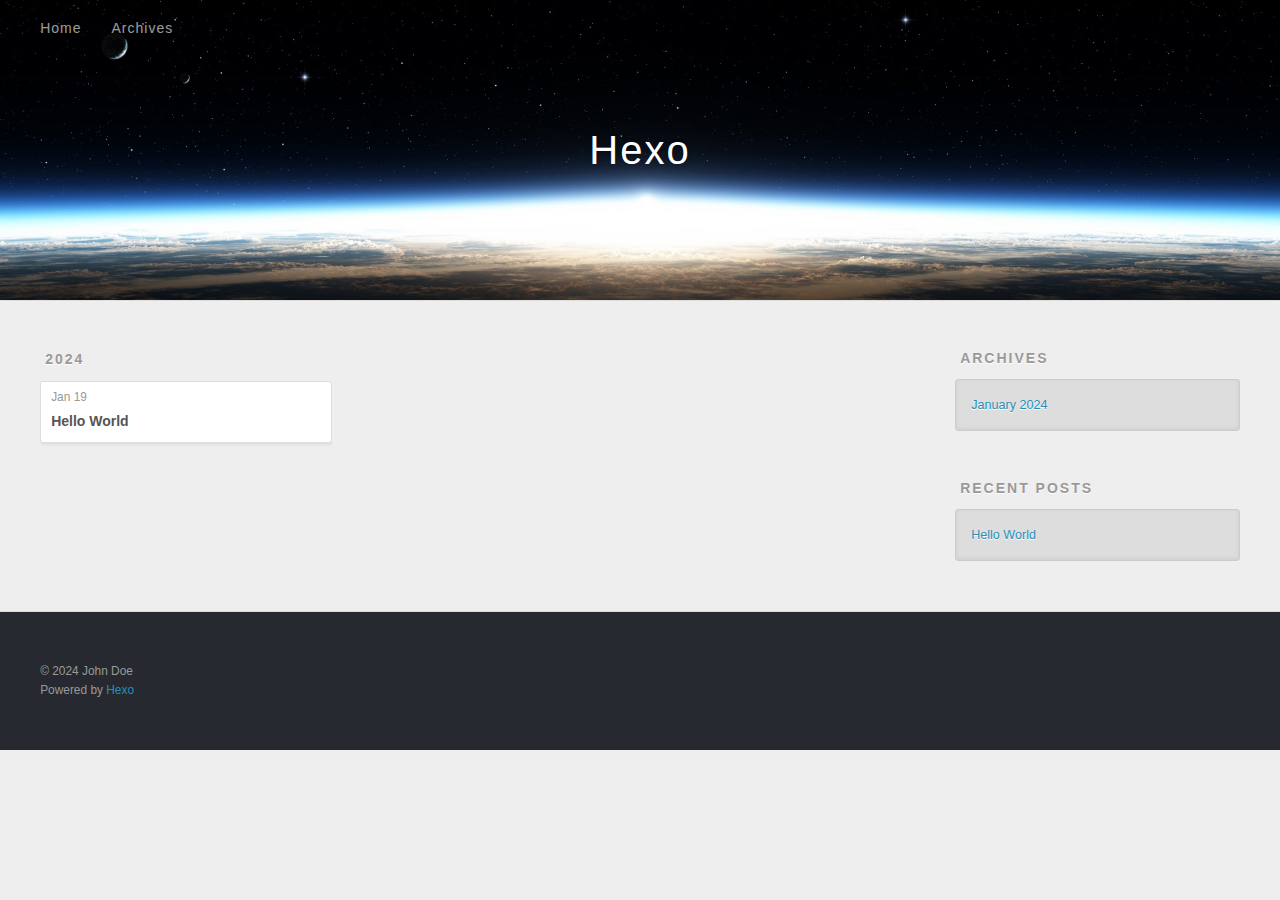
==== archives/index.html @ a11b6169 "Site updated: 2024-01-19 17:22:23" ====
<!DOCTYPE html>
<html>
<head>
  <meta charset="utf-8">
  
  
  <title>Archives | Hexo</title>
  <meta name="viewport" content="width=device-width, initial-scale=1, shrink-to-fit=no">
  <meta property="og:type" content="website">
<meta property="og:title" content="Hexo">
<meta property="og:url" content="http://example.com/archives/index.html">
<meta property="og:site_name" content="Hexo">
<meta property="og:locale" content="en_US">
<meta property="article:author" content="John Doe">
<meta name="twitter:card" content="summary">
  
    <link rel="alternate" href="/atom.xml" title="Hexo" type="application/atom+xml">
  
  
    <link rel="shortcut icon" href="/favicon.png">
  
  
  
<link rel="stylesheet" href="/css/style.css">

  
    
<link rel="stylesheet" href="/fancybox/jquery.fancybox.min.css">

  
  
<meta name="generator" content="Hexo 7.0.0"></head>

<body>
  <div id="container">
    <div id="wrap">
      <header id="header">
  <div id="banner"></div>
  <div id="header-outer" class="outer">
    <div id="header-title" class="inner">
      <h1 id="logo-wrap">
        <a href="/" id="logo">Hexo</a>
      </h1>
      
    </div>
    <div id="header-inner" class="inner">
      <nav id="main-nav">
        <a id="main-nav-toggle" class="nav-icon"><span class="fa fa-bars"></span></a>
        
          <a class="main-nav-link" href="/">Home</a>
        
          <a class="main-nav-link" href="/archives">Archives</a>
        
      </nav>
      <nav id="sub-nav">
        
        
          <a class="nav-icon" href="/atom.xml" title="RSS Feed"><span class="fa fa-rss"></span></a>
        
        <a class="nav-icon nav-search-btn" title="Search"><span class="fa fa-search"></span></a>
      </nav>
      <div id="search-form-wrap">
        <form action="//google.com/search" method="get" accept-charset="UTF-8" class="search-form"><input type="search" name="q" class="search-form-input" placeholder="Search"><button type="submit" class="search-form-submit">&#xF002;</button><input type="hidden" name="sitesearch" value="http://example.com"></form>
      </div>
    </div>
  </div>
</header>

      <div class="outer">
        <section id="main">
  
  
    
    
      
      
      <section class="archives-wrap">
        <div class="archive-year-wrap">
          <a href="/archives/2024" class="archive-year">2024</a>
        </div>
        <div class="archives">
    
    <article class="archive-article archive-type-post">
  <div class="archive-article-inner">
    <header class="archive-article-header">
      <a href="/2024/01/19/hello-world/" class="archive-article-date">
  <time class="dt-published" datetime="2024-01-19T09:15:14.399Z" itemprop="datePublished">Jan 19</time>
</a>
      
  
    <h1 itemprop="name">
      <a class="archive-article-title" href="/2024/01/19/hello-world/">Hello World</a>
    </h1>
  

    </header>
  </div>
</article>
  
  
    </div></section>
  


</section>
        
          <aside id="sidebar">
  
    

  
    

  
    
  
    
  <div class="widget-wrap">
    <h3 class="widget-title">Archives</h3>
    <div class="widget">
      <ul class="archive-list"><li class="archive-list-item"><a class="archive-list-link" href="/archives/2024/01/">January 2024</a></li></ul>
    </div>
  </div>


  
    
  <div class="widget-wrap">
    <h3 class="widget-title">Recent Posts</h3>
    <div class="widget">
      <ul>
        
          <li>
            <a href="/2024/01/19/hello-world/">Hello World</a>
          </li>
        
      </ul>
    </div>
  </div>

  
</aside>
        
      </div>
      <footer id="footer">
  
  <div class="outer">
    <div id="footer-info" class="inner">
      
      &copy; 2024 John Doe<br>
      Powered by <a href="https://hexo.io/" target="_blank">Hexo</a>
    </div>
  </div>
</footer>

    </div>
    <nav id="mobile-nav">
  
    <a href="/" class="mobile-nav-link">Home</a>
  
    <a href="/archives" class="mobile-nav-link">Archives</a>
  
</nav>
    


<script src="/js/jquery-3.6.4.min.js"></script>



  
<script src="/fancybox/jquery.fancybox.min.js"></script>




<script src="/js/script.js"></script>





  </div>
</body>
</html>
---- css/style.css ----
body {
  width: 100%;
}
body:before,
body:after {
  content: "";
  display: table;
}
body:after {
  clear: both;
}
html,
body,
div,
span,
applet,
object,
iframe,
h1,
h2,
h3,
h4,
h5,
h6,
p,
blockquote,
pre,
a,
abbr,
acronym,
address,
big,
cite,
code,
del,
dfn,
em,
img,
ins,
kbd,
q,
s,
samp,
small,
strike,
strong,
sub,
sup,
tt,
var,
dl,
dt,
dd,
ol,
ul,
li,
fieldset,
form,
label,
legend,
table,
caption,
tbody,
tfoot,
thead,
tr,
th,
td {
  margin: 0;
  padding: 0;
  border: 0;
  outline: 0;
  font-weight: inherit;
  font-style: inherit;
  font-family: inherit;
  font-size: 100%;
  vertical-align: baseline;
}
body {
  line-height: 1;
  color: #000;
  background: #fff;
}
ol,
ul {
  list-style: none;
}
table {
  border-collapse: separate;
  border-spacing: 0;
  vertical-align: middle;
}
caption,
th,
td {
  text-align: left;
  font-weight: normal;
  vertical-align: middle;
}
a img {
  border: none;
}
input,
button {
  margin: 0;
  padding: 0;
}
input::-moz-focus-inner,
button::-moz-focus-inner {
  border: 0;
  padding: 0;
}
html,
body,
#container {
  height: 100%;
}
body {
  background: #eee;
  font: 14px -apple-system, BlinkMacSystemFont, "Segoe UI", "Roboto", "Oxygen", "Ubuntu", "Cantarell", "Fira Sans", "Droid Sans", "Helvetica Neue", sans-serif;
  -webkit-text-size-adjust: 100%;
}
.outer {
  max-width: 1220px;
  margin: 0 auto;
  padding: 0 20px;
}
.outer:before,
.outer:after {
  content: "";
  display: table;
}
.outer:after {
  clear: both;
}
.inner {
  display: inline;
  float: left;
  width: 98.33333333333333%;
  margin: 0 0.833333333333333%;
}
.left,
.alignleft {
  float: left;
}
.right,
.alignright {
  float: right;
}
.clear {
  clear: both;
}
#container {
  position: relative;
}
.mobile-nav-on {
  overflow: hidden;
}
#wrap {
  height: 100%;
  width: 100%;
  position: absolute;
  top: 0;
  left: 0;
  -webkit-transition: 0.2s ease-out;
  -moz-transition: 0.2s ease-out;
  -ms-transition: 0.2s ease-out;
  transition: 0.2s ease-out;
  z-index: 1;
  background: #eee;
}
.mobile-nav-on #wrap {
  left: 280px;
}
@media screen and (min-width: 768px) {
  #main {
    display: inline;
    float: left;
    width: 73.33333333333333%;
    margin: 0 0.833333333333333%;
  }
}
.article-date,
.article-category-link,
.archive-year,
.widget-title {
  text-decoration: none;
  text-transform: uppercase;
  letter-spacing: 2px;
  color: #999;
  margin-bottom: 1em;
  margin-left: 5px;
  line-height: 1em;
  text-shadow: 0 1px #fff;
  font-weight: bold;
}
.article-inner,
.archive-article-inner {
  background: #fff;
  -webkit-box-shadow: 1px 2px 3px #ddd;
  box-shadow: 1px 2px 3px #ddd;
  border: 1px solid #ddd;
  border-radius: 3px;
}
.article-entry h1,
.widget h1 {
  font-size: 2em;
}
.article-entry h2,
.widget h2 {
  font-size: 1.5em;
}
.article-entry h3,
.widget h3 {
  font-size: 1.3em;
}
.article-entry h4,
.widget h4 {
  font-size: 1.2em;
}
.article-entry h5,
.widget h5 {
  font-size: 1em;
}
.article-entry h6,
.widget h6 {
  font-size: 1em;
  color: #999;
}
.article-entry hr,
.widget hr {
  border: 1px dashed #ddd;
}
.article-entry strong,
.widget strong {
  font-weight: bold;
}
.article-entry em,
.widget em,
.article-entry cite,
.widget cite {
  font-style: italic;
}
.article-entry sup,
.widget sup,
.article-entry sub,
.widget sub {
  font-size: 0.75em;
  line-height: 0;
  position: relative;
  vertical-align: baseline;
}
.article-entry sup,
.widget sup {
  top: -0.5em;
}
.article-entry sub,
.widget sub {
  bottom: -0.2em;
}
.article-entry small,
.widget small {
  font-size: 0.85em;
}
.article-entry acronym,
.widget acronym,
.article-entry abbr,
.widget abbr {
  border-bottom: 1px dotted;
}
.article-entry ul,
.widget ul,
.article-entry ol,
.widget ol,
.article-entry dl,
.widget dl {
  margin: 0 20px;
  line-height: 1.6em;
}
.article-entry ul ul,
.widget ul ul,
.article-entry ol ul,
.widget ol ul,
.article-entry ul ol,
.widget ul ol,
.article-entry ol ol,
.widget ol ol {
  margin-top: 0;
  margin-bottom: 0;
}
.article-entry ul,
.widget ul {
  list-style: disc;
}
.article-entry ol,
.widget ol {
  list-style: decimal;
}
.article-entry dt,
.widget dt {
  font-weight: bold;
}
#header {
  height: 300px;
  position: relative;
  border-bottom: 1px solid #ddd;
}
#header:before,
#header:after {
  content: "";
  position: absolute;
  left: 0;
  right: 0;
  height: 40px;
}
#header:before {
  top: 0;
  background: -webkit-linear-gradient(rgba(0,0,0,0.2), transparent);
  background: -moz-linear-gradient(rgba(0,0,0,0.2), transparent);
  background: -ms-linear-gradient(rgba(0,0,0,0.2), transparent);
  background: linear-gradient(rgba(0,0,0,0.2), transparent);
}
#header:after {
  bottom: 0;
  background: -webkit-linear-gradient(transparent, rgba(0,0,0,0.2));
  background: -moz-linear-gradient(transparent, rgba(0,0,0,0.2));
  background: -ms-linear-gradient(transparent, rgba(0,0,0,0.2));
  background: linear-gradient(transparent, rgba(0,0,0,0.2));
}
#header-outer {
  height: 100%;
  position: relative;
}
#header-inner {
  position: relative;
  overflow: hidden;
}
#banner {
  position: absolute;
  top: 0;
  left: 0;
  width: 100%;
  height: 100%;
  background: url("images/banner.jpg") center #000;
  background-size: cover;
  z-index: -1;
}
#header-title {
  text-align: center;
  height: 40px;
  position: absolute;
  top: 50%;
  left: 0;
  margin-top: -20px;
}
#logo,
#subtitle {
  text-decoration: none;
  color: #fff;
  font-weight: 300;
  text-shadow: 0 1px 4px rgba(0,0,0,0.3);
}
#logo {
  font-size: 40px;
  line-height: 40px;
  letter-spacing: 2px;
}
#subtitle {
  font-size: 16px;
  line-height: 16px;
  letter-spacing: 1px;
}
#subtitle-wrap {
  margin-top: 16px;
}
#main-nav {
  float: left;
  margin-left: -15px;
}
.nav-icon,
.main-nav-link {
  float: left;
  color: #fff;
  opacity: 0.6;
  text-decoration: none;
  text-shadow: 0 1px rgba(0,0,0,0.2);
  -webkit-transition: opacity 0.2s;
  -moz-transition: opacity 0.2s;
  -ms-transition: opacity 0.2s;
  transition: opacity 0.2s;
  display: block;
  padding: 20px 15px;
}
.nav-icon:hover,
.main-nav-link:hover {
  opacity: 1;
}
.nav-icon {
  text-align: center;
  font-size: 14px;
  width: 14px;
  height: 14px;
  padding: 20px 15px;
  position: relative;
  cursor: pointer;
}
.main-nav-link {
  font-weight: 300;
  letter-spacing: 1px;
}
@media screen and (max-width: 479px) {
  .main-nav-link {
    display: none;
  }
}
#main-nav-toggle {
  display: none;
}
@media screen and (max-width: 479px) {
  #main-nav-toggle {
    display: block;
  }
}
#sub-nav {
  float: right;
  margin-right: -15px;
}
#search-form-wrap {
  position: absolute;
  top: 15px;
  width: 150px;
  height: 30px;
  right: -150px;
  opacity: 0;
  -webkit-transition: 0.2s ease-out;
  -moz-transition: 0.2s ease-out;
  -ms-transition: 0.2s ease-out;
  transition: 0.2s ease-out;
}
#search-form-wrap.on {
  opacity: 1;
  right: 0;
}
@media screen and (max-width: 479px) {
  #search-form-wrap {
    width: 100%;
    right: -100%;
  }
}
.search-form {
  position: absolute;
  top: 0;
  left: 0;
  right: 0;
  background: #fff;
  padding: 5px 15px;
  border-radius: 15px;
  -webkit-box-shadow: 0 0 10px rgba(0,0,0,0.3);
  box-shadow: 0 0 10px rgba(0,0,0,0.3);
}
.search-form-input {
  border: none;
  background: none;
  color: #555;
  width: 100%;
  font: 13px -apple-system, BlinkMacSystemFont, "Segoe UI", "Roboto", "Oxygen", "Ubuntu", "Cantarell", "Fira Sans", "Droid Sans", "Helvetica Neue", sans-serif;
  outline: none;
}
.search-form-input::-webkit-search-results-decoration,
.search-form-input::-webkit-search-cancel-button {
  -webkit-appearance: none;
}
.search-form-submit {
  position: absolute;
  top: 50%;
  right: 10px;
  margin-top: -7px;
  font: 13px ForkAwesome;
  border: none;
  background: none;
  color: #bbb;
  cursor: pointer;
}
.search-form-submit:hover,
.search-form-submit:focus {
  color: #777;
}
.article {
  margin: 50px 0;
}
.article-inner {
  overflow: hidden;
}
.article-meta:before,
.article-meta:after {
  content: "";
  display: table;
}
.article-meta:after {
  clear: both;
}
.article-date {
  float: left;
}
.article-category {
  float: left;
  line-height: 1em;
  color: #ccc;
  text-shadow: 0 1px #fff;
  margin-left: 8px;
}
.article-category:before {
  content: "\2022";
}
.article-category-link {
  margin: 0 12px 1em;
}
.article-header {
  padding: 20px 20px 0;
}
.article-title {
  text-decoration: none;
  font-size: 2em;
  font-weight: bold;
  color: #555;
  line-height: 1.1em;
  -webkit-transition: color 0.2s;
  -moz-transition: color 0.2s;
  -ms-transition: color 0.2s;
  transition: color 0.2s;
}
a.article-title:hover {
  color: #258fb8;
}
.article-entry {
  color: #555;
  padding: 0 20px;
}
.article-entry:before,
.article-entry:after {
  content: "";
  display: table;
}
.article-entry:after {
  clear: both;
}
.article-entry p,
.article-entry table {
  line-height: 1.6em;
  margin: 1.6em 0;
}
.article-entry h1,
.article-entry h2,
.article-entry h3,
.article-entry h4,
.article-entry h5,
.article-entry h6 {
  font-weight: bold;
}
.article-entry h1,
.article-entry h2,
.article-entry h3,
.article-entry h4,
.article-entry h5,
.article-entry h6 {
  line-height: 1.1em;
  margin: 1.1em 0;
}
.article-entry a {
  color: #258fb8;
  text-decoration: none;
}
.article-entry a:hover {
  text-decoration: underline;
}
.article-entry ul,
.article-entry ol,
.article-entry dl {
  margin-top: 1.6em;
  margin-bottom: 1.6em;
}
.article-entry img,
.article-entry video {
  max-width: 100%;
  height: auto;
  display: block;
  margin: auto;
}
.article-entry iframe {
  border: none;
}
.article-entry table {
  width: 100%;
  border-collapse: collapse;
  border-spacing: 0;
}
.article-entry th {
  font-weight: bold;
  border-bottom: 3px solid #ddd;
  padding-bottom: 0.5em;
}
.article-entry td {
  border-bottom: 1px solid #ddd;
  padding: 10px 0;
}
.article-entry blockquote {
  font-family: Georgia, "Times New Roman", serif;
  margin: 1.6em 20px;
  text-align: center;
}
.article-entry blockquote footer {
  font-size: 14px;
  margin: 1.6em 0;
  font-family: -apple-system, BlinkMacSystemFont, "Segoe UI", "Roboto", "Oxygen", "Ubuntu", "Cantarell", "Fira Sans", "Droid Sans", "Helvetica Neue", sans-serif;
}
.article-entry blockquote footer cite:before {
  content: "—";
  padding: 0 0.5em;
}
.article-entry .pullquote {
  text-align: left;
  width: 45%;
  margin: 0;
}
.article-entry .pullquote.left {
  margin-left: 0.5em;
  margin-right: 1em;
}
.article-entry .pullquote.right {
  margin-right: 0.5em;
  margin-left: 1em;
}
.article-entry .caption {
  color: #999;
  display: block;
  font-size: 0.9em;
  margin-top: 0.5em;
  position: relative;
  text-align: center;
}
.article-entry .video-container {
  position: relative;
  padding-top: 56.25%;
  height: 0;
  overflow: hidden;
}
.article-entry .video-container iframe,
.article-entry .video-container object,
.article-entry .video-container embed {
  position: absolute;
  top: 0;
  left: 0;
  width: 100%;
  height: 100%;
  margin-top: 0;
}
.article-more-link a {
  display: inline-block;
  line-height: 1em;
  padding: 6px 15px;
  border-radius: 15px;
  background: #eee;
  color: #999;
  text-shadow: 0 1px #fff;
  text-decoration: none;
}
.article-more-link a:hover {
  background: #258fb8;
  color: #fff;
  text-decoration: none;
  text-shadow: 0 1px #1e7293;
}
.article-footer {
  font-size: 0.85em;
  line-height: 1.6em;
  border-top: 1px solid #ddd;
  padding-top: 1.6em;
  margin: 0 20px 20px;
}
.article-footer:before,
.article-footer:after {
  content: "";
  display: table;
}
.article-footer:after {
  clear: both;
}
.article-footer a {
  color: #999;
  text-decoration: none;
}
.article-footer a:hover {
  color: #555;
}
.article-tag-list-item {
  float: left;
  margin-right: 10px;
}
.article-tag-list-link:before {
  content: "#";
}
.article-comment-link {
  float: right;
}
.article-comment-link:before {
  padding-right: 8px;
}
.article-share-link {
  cursor: pointer;
  float: right;
  margin-left: 20px;
}
.article-share-link:before {
  padding-right: 6px;
}
#article-nav {
  position: relative;
}
#article-nav:before,
#article-nav:after {
  content: "";
  display: table;
}
#article-nav:after {
  clear: both;
}
@media screen and (min-width: 768px) {
  #article-nav {
    margin: 50px 0;
  }
  #article-nav:before {
    width: 8px;
    height: 8px;
    position: absolute;
    top: 50%;
    left: 50%;
    margin-top: -4px;
    margin-left: -4px;
    content: "";
    border-radius: 50%;
    background: #ddd;
    -webkit-box-shadow: 0 1px 2px #fff;
    box-shadow: 0 1px 2px #fff;
  }
}
.article-nav-link-wrap {
  text-decoration: none;
  text-shadow: 0 1px #fff;
  color: #999;
  -webkit-box-sizing: border-box;
  -moz-box-sizing: border-box;
  box-sizing: border-box;
  margin-top: 50px;
  text-align: center;
  display: block;
}
.article-nav-link-wrap:hover {
  color: #555;
}
@media screen and (min-width: 768px) {
  .article-nav-link-wrap {
    width: 50%;
    margin-top: 0;
  }
}
@media screen and (min-width: 768px) {
  #article-nav-newer {
    float: left;
    text-align: right;
    padding-right: 20px;
  }
}
@media screen and (min-width: 768px) {
  #article-nav-older {
    float: right;
    text-align: left;
    padding-left: 20px;
  }
}
.article-nav-caption {
  text-transform: uppercase;
  letter-spacing: 2px;
  color: #ddd;
  line-height: 1em;
  font-weight: bold;
}
#article-nav-newer .article-nav-caption {
  margin-right: -2px;
}
.article-nav-title {
  font-size: 0.85em;
  line-height: 1.6em;
  margin-top: 0.5em;
}
.article-share-box {
  position: absolute;
  display: none;
  background: #fff;
  -webkit-box-shadow: 1px 2px 10px rgba(0,0,0,0.2);
  box-shadow: 1px 2px 10px rgba(0,0,0,0.2);
  border-radius: 3px;
  margin-left: -145px;
  overflow: hidden;
  z-index: 1;
}
.article-share-box.on {
  display: block;
}
.article-share-input {
  width: 100%;
  background: none;
  -webkit-box-sizing: border-box;
  -moz-box-sizing: border-box;
  box-sizing: border-box;
  font: 14px -apple-system, BlinkMacSystemFont, "Segoe UI", "Roboto", "Oxygen", "Ubuntu", "Cantarell", "Fira Sans", "Droid Sans", "Helvetica Neue", sans-serif;
  padding: 0 15px;
  color: #555;
  outline: none;
  border: 1px solid #ddd;
  border-radius: 3px 3px 0 0;
  height: 36px;
  line-height: 36px;
}
.article-share-links {
  background: #eee;
}
.article-share-links:before,
.article-share-links:after {
  content: "";
  display: table;
}
.article-share-links:after {
  clear: both;
}
.article-share-twitter,
.article-share-facebook,
.article-share-pinterest,
.article-share-linkedin {
  width: 50px;
  height: 36px;
  display: block;
  float: left;
  position: relative;
  color: #999;
  text-shadow: 0 1px #fff;
}
.article-share-twitter:before,
.article-share-facebook:before,
.article-share-pinterest:before,
.article-share-linkedin:before {
  font-size: 20px;
  width: 20px;
  height: 20px;
  position: absolute;
  top: 50%;
  left: 50%;
  margin-top: -10px;
  margin-left: -10px;
  text-align: center;
}
.article-share-twitter:hover,
.article-share-facebook:hover,
.article-share-pinterest:hover,
.article-share-linkedin:hover {
  color: #fff;
}
.article-share-twitter:hover {
  background: #00aced;
  text-shadow: 0 1px #008abe;
}
.article-share-facebook:hover {
  background: #3b5998;
  text-shadow: 0 1px #2f477a;
}
.article-share-pinterest:hover {
  background: #cb2027;
  text-shadow: 0 1px #a21a1f;
}
.article-share-linkedin:hover {
  background: #0077b5;
  text-shadow: 0 1px #005f91;
}
.article-gallery {
  background: #000;
  position: relative;
}
.article-gallery-photos {
  position: relative;
  overflow: hidden;
}
.article-gallery-img {
  display: none;
  max-width: 100%;
}
.article-gallery-img:first-child {
  display: block;
}
.article-gallery-img.loaded {
  position: absolute;
  display: block;
}
.article-gallery-img img {
  display: block;
  max-width: 100%;
  margin: 0 auto;
}
#comments {
  background: #fff;
  -webkit-box-shadow: 1px 2px 3px #ddd;
  box-shadow: 1px 2px 3px #ddd;
  padding: 20px;
  border: 1px solid #ddd;
  border-radius: 3px;
  margin: 50px 0;
}
#comments a {
  color: #258fb8;
}
.archives-wrap {
  margin: 50px 0;
}
.archives:before,
.archives:after {
  content: "";
  display: table;
}
.archives:after {
  clear: both;
}
.archive-year-wrap {
  margin-bottom: 1em;
}
.archives {
  -webkit-column-gap: 10px;
  -moz-column-gap: 10px;
  column-gap: 10px;
}
@media screen and (min-width: 480px) and (max-width: 767px) {
  .archives {
    -webkit-column-count: 2;
    -moz-column-count: 2;
    column-count: 2;
  }
}
@media screen and (min-width: 768px) {
  .archives {
    -webkit-column-count: 3;
    -moz-column-count: 3;
    column-count: 3;
  }
}
.archive-article {
  -webkit-column-break-inside: avoid;
  page-break-inside: avoid;
  overflow: hidden;
  break-inside: avoid-column;
}
.archive-article-inner {
  padding: 10px;
  margin-bottom: 15px;
}
.archive-article-title {
  text-decoration: none;
  font-weight: bold;
  color: #555;
  -webkit-transition: color 0.2s;
  -moz-transition: color 0.2s;
  -ms-transition: color 0.2s;
  transition: color 0.2s;
  line-height: 1.6em;
}
.archive-article-title:hover {
  color: #258fb8;
}
.archive-article-footer {
  margin-top: 1em;
}
.archive-article-date {
  color: #999;
  text-decoration: none;
  font-size: 0.85em;
  line-height: 1em;
  margin-bottom: 0.5em;
  display: block;
}
#page-nav {
  margin: 50px auto;
  background: #fff;
  -webkit-box-shadow: 1px 2px 3px #ddd;
  box-shadow: 1px 2px 3px #ddd;
  border: 1px solid #ddd;
  border-radius: 3px;
  text-align: center;
  color: #999;
  overflow: hidden;
}
#page-nav:before,
#page-nav:after {
  content: "";
  display: table;
}
#page-nav:after {
  clear: both;
}
#page-nav a,
#page-nav span {
  padding: 10px 20px;
  line-height: 1;
  height: 2ex;
}
#page-nav a {
  color: #999;
  text-decoration: none;
}
#page-nav a:hover {
  background: #999;
  color: #fff;
}
#page-nav .prev {
  float: left;
}
#page-nav .next {
  float: right;
}
#page-nav .page-number {
  display: inline-block;
}
@media screen and (max-width: 479px) {
  #page-nav .page-number {
    display: none;
  }
}
#page-nav .current {
  color: #555;
  font-weight: bold;
}
#page-nav .space {
  color: #ddd;
}
#footer {
  background: #262a30;
  padding: 50px 0;
  border-top: 1px solid #ddd;
  color: #999;
}
#footer a {
  color: #258fb8;
  text-decoration: none;
}
#footer a:hover {
  text-decoration: underline;
}
#footer-info {
  line-height: 1.6em;
  font-size: 0.85em;
}
.article-entry pre,
.article-entry .highlight {
  background: #2d2d2d;
  margin: 0 -20px;
  padding: 15px 20px;
  border-style: solid;
  border-color: #ddd;
  border-width: 1px 0;
  overflow: auto;
  color: #ccc;
  line-height: 22.400000000000002px;
}
.article-entry .highlight .gutter pre,
.article-entry .gist .gist-file .gist-data .line-numbers {
  color: #666;
  font-size: 0.85em;
}
.article-entry pre,
.article-entry code {
  font-family: "Source Code Pro", Consolas, Monaco, Menlo, Consolas, monospace;
}
.article-entry code {
  background: #eee;
  text-shadow: 0 1px #fff;
  padding: 0 0.3em;
}
.article-entry pre code {
  background: none;
  text-shadow: none;
  padding: 0;
}
.article-entry .highlight pre {
  border: none;
  margin: 0;
  padding: 0;
}
.article-entry .highlight table {
  margin: 0;
  width: auto;
}
.article-entry .highlight td {
  border: none;
  padding: 0;
}
.article-entry .highlight figcaption {
  font-size: 0.85em;
  color: #999;
  line-height: 1em;
  margin-bottom: 1em;
}
.article-entry .highlight figcaption:before,
.article-entry .highlight figcaption:after {
  content: "";
  display: table;
}
.article-entry .highlight figcaption:after {
  clear: both;
}
.article-entry .highlight figcaption a {
  float: right;
}
.article-entry .highlight .gutter {
  -moz-user-select: none;
  -ms-user-select: none;
  -webkit-user-select: none;
  -webkit-user-select: none;
  -moz-user-select: none;
  -ms-user-select: none;
  user-select: none;
}
.article-entry .highlight .gutter pre {
  text-align: right;
  padding-right: 20px;
}
.article-entry .highlight .line {
  height: 22.400000000000002px;
}
.article-entry .highlight .line.marked {
  background: #515151;
}
.article-entry .gist {
  margin: 0 -20px;
  border-style: solid;
  border-color: #ddd;
  border-width: 1px 0;
  background: #2d2d2d;
  padding: 15px 20px 15px 0;
}
.article-entry .gist .gist-file {
  border: none;
  font-family: "Source Code Pro", Consolas, Monaco, Menlo, Consolas, monospace;
  margin: 0;
}
.article-entry .gist .gist-file .gist-data {
  background: none;
  border: none;
}
.article-entry .gist .gist-file .gist-data .line-numbers {
  background: none;
  border: none;
  padding: 0 20px 0 0;
}
.article-entry .gist .gist-file .gist-data .line-data {
  padding: 0 !important;
}
.article-entry .gist .gist-file .highlight {
  margin: 0;
  padding: 0;
  border: none;
}
.article-entry .gist .gist-file .gist-meta {
  background: #2d2d2d;
  color: #999;
  font: 0.85em -apple-system, BlinkMacSystemFont, "Segoe UI", "Roboto", "Oxygen", "Ubuntu", "Cantarell", "Fira Sans", "Droid Sans", "Helvetica Neue", sans-serif;
  text-shadow: 0 0;
  padding: 0;
  margin-top: 1em;
  margin-left: 20px;
}
.article-entry .gist .gist-file .gist-meta a {
  color: #258fb8;
  font-weight: normal;
}
.article-entry .gist .gist-file .gist-meta a:hover {
  text-decoration: underline;
}
pre .comment,
pre .title {
  color: #999;
}
pre .variable,
pre .attribute,
pre .tag,
pre .regexp,
pre .ruby .constant,
pre .xml .tag .title,
pre .xml .pi,
pre .xml .doctype,
pre .html .doctype,
pre .css .id,
pre .css .class,
pre .css .pseudo {
  color: #f2777a;
}
pre .number,
pre .preprocessor,
pre .built_in,
pre .literal,
pre .params,
pre .constant {
  color: #f99157;
}
pre .class,
pre .ruby .class .title,
pre .css .rules .attribute {
  color: #9c9;
}
pre .string,
pre .value,
pre .inheritance,
pre .header,
pre .ruby .symbol,
pre .xml .cdata {
  color: #9c9;
}
pre .css .hexcolor {
  color: #6cc;
}
pre .function,
pre .python .decorator,
pre .python .title,
pre .ruby .function .title,
pre .ruby .title .keyword,
pre .perl .sub,
pre .javascript .title,
pre .coffeescript .title {
  color: #69c;
}
pre .keyword,
pre .javascript .function {
  color: #c9c;
}
@media screen and (max-width: 479px) {
  #mobile-nav {
    position: absolute;
    top: 0;
    left: 0;
    width: 280px;
    height: 100%;
    background: #191919;
    border-right: 1px solid #fff;
  }
}
@media screen and (max-width: 479px) {
  .mobile-nav-link {
    display: block;
    color: #999;
    text-decoration: none;
    padding: 15px 20px;
    font-weight: bold;
  }
  .mobile-nav-link:hover {
    color: #fff;
  }
}
@media screen and (min-width: 768px) {
  #sidebar {
    display: inline;
    float: left;
    width: 23.333333333333332%;
    margin: 0 0.833333333333333%;
  }
}
.widget-wrap {
  margin: 50px 0;
}
.widget {
  color: #777;
  text-shadow: 0 1px #fff;
  background: #ddd;
  -webkit-box-shadow: 0 -1px 4px #ccc inset;
  box-shadow: 0 -1px 4px #ccc inset;
  border: 1px solid #ccc;
  padding: 15px;
  border-radius: 3px;
}
.widget a {
  color: #258fb8;
  text-decoration: none;
}
.widget a:hover {
  text-decoration: underline;
}
.widget ul ul,
.widget ol ul,
.widget dl ul,
.widget ul ol,
.widget ol ol,
.widget dl ol,
.widget ul dl,
.widget ol dl,
.widget dl dl {
  margin-left: 15px;
  list-style: disc;
}
.widget {
  line-height: 1.6em;
  word-wrap: break-word;
  font-size: 0.9em;
}
.widget ul,
.widget ol {
  list-style: none;
  margin: 0;
}
.widget ul ul,
.widget ol ul,
.widget ul ol,
.widget ol ol {
  margin: 0 20px;
}
.widget ul ul,
.widget ol ul {
  list-style: disc;
}
.widget ul ol,
.widget ol ol {
  list-style: decimal;
}
.category-list-count,
.tag-list-count,
.archive-list-count {
  padding-left: 5px;
  color: #999;
  font-size: 0.85em;
}
.category-list-count:before,
.tag-list-count:before,
.archive-list-count:before {
  content: "(";
}
.category-list-count:after,
.tag-list-count:after,
.archive-list-count:after {
  content: ")";
}
.tagcloud a {
  margin-right: 5px;
  display: inline-block;
}
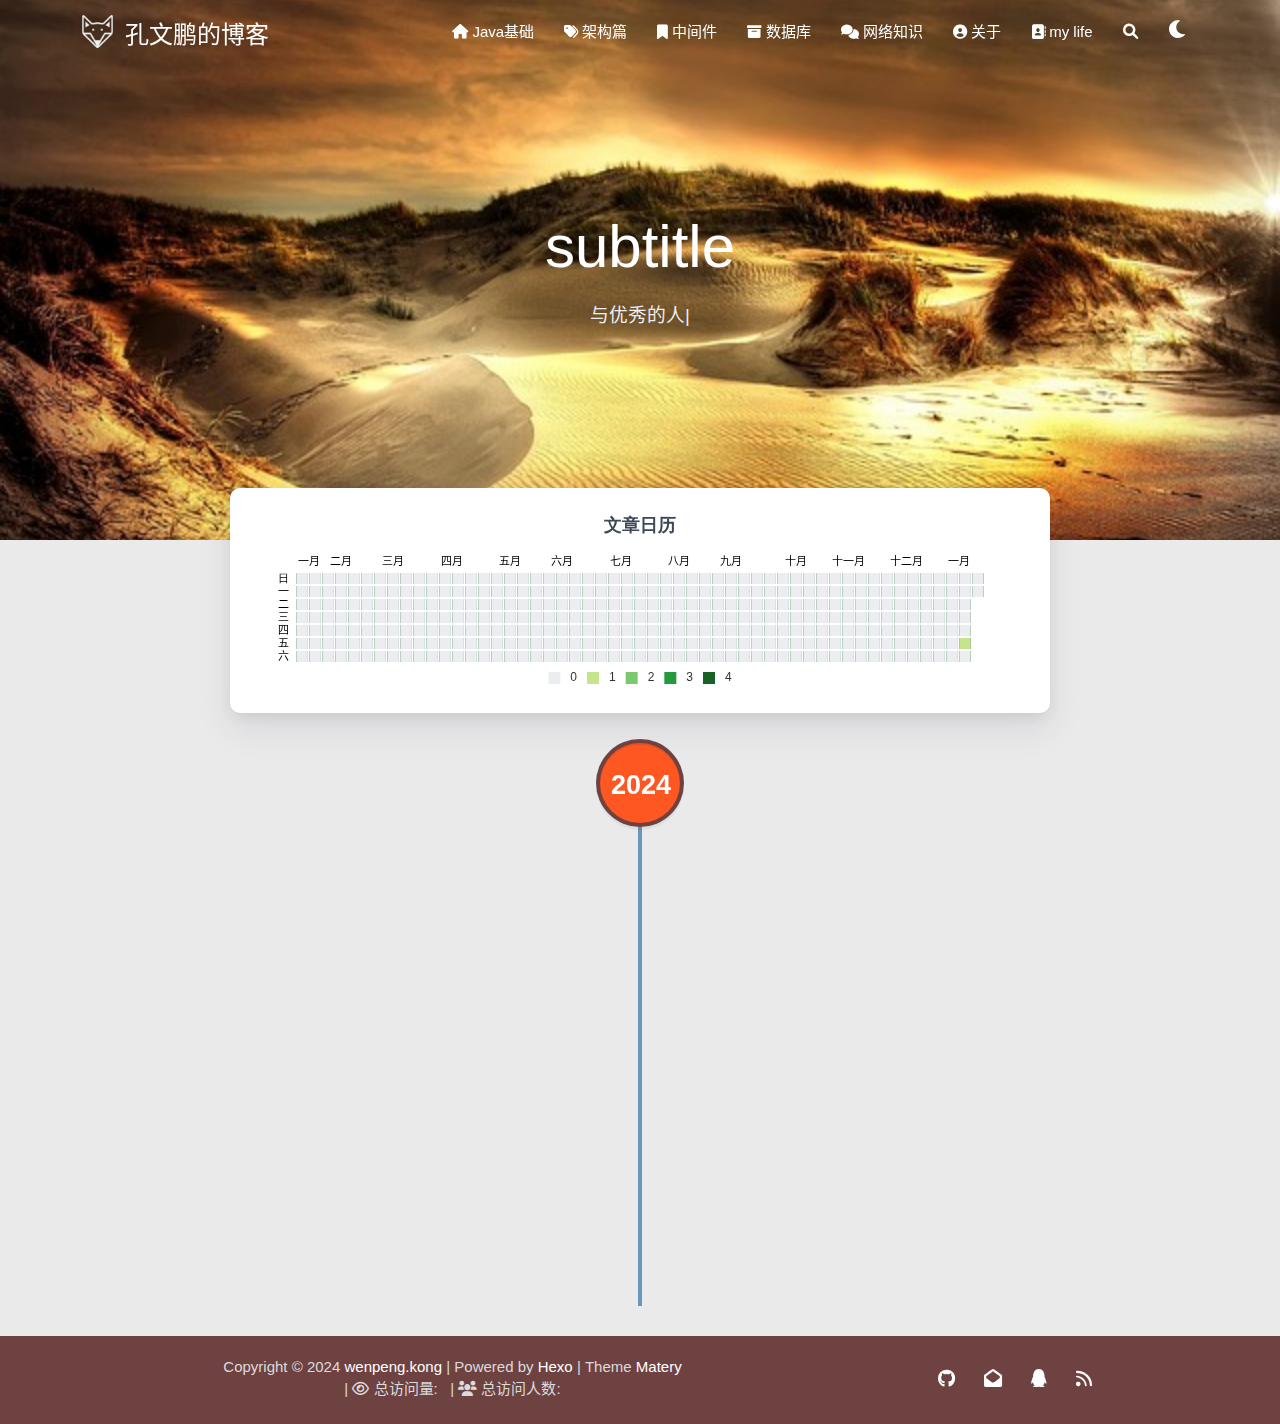
==== commit 00d2d19c: "Site updated: 2024-01-22 16:53:54" ====
--- a/archives/index.html
+++ b/archives/index.html
@@ -1,185 +1,823 @@
-<!DOCTYPE html>
-<html>
+<!DOCTYPE HTML>
+<html lang="zh-CN">
+
+
 <head>
-  <meta charset="utf-8">
+    <meta charset="utf-8">
+    <meta name="keywords" content="归档, 孔文鹏的博客">
+    <meta name="description" content="孔文鹏的博客">
+    <meta http-equiv="X-UA-Compatible" content="IE=edge">
+    <meta name="viewport" content="width=device-width, initial-scale=1.0, user-scalable=no">
+    <meta name="renderer" content="webkit|ie-stand|ie-comp">
+    <meta name="mobile-web-app-capable" content="yes">
+    <meta name="format-detection" content="telephone=no">
+    <meta name="apple-mobile-web-app-capable" content="yes">
+    <meta name="apple-mobile-web-app-status-bar-style" content="black-translucent">
+    <meta name="referrer" content="no-referrer-when-downgrade">
+    <!-- Global site tag (gtag.js) - Google Analytics -->
+
+
+    <title>归档 | 孔文鹏的博客</title>
+    <link rel="icon" type="image/png" href="/favicon.png">
+    
+
+
+    <!-- bg-cover style     -->
+
+
+
+<link rel="stylesheet" type="text/css" href="/libs/awesome/css/all.min.css">
+<link rel="stylesheet" type="text/css" href="/libs/materialize/materialize.min.css">
+<link rel="stylesheet" type="text/css" href="/libs/aos/aos.css">
+<link rel="stylesheet" type="text/css" href="/libs/animate/animate.min.css">
+<link rel="stylesheet" type="text/css" href="/libs/lightGallery/css/lightgallery.min.css">
+<link rel="stylesheet" type="text/css" href="/css/matery.css">
+<link rel="stylesheet" type="text/css" href="/css/my.css">
+<link rel="stylesheet" type="text/css" href="/css/dark.css" media="none" onload="if(media!='all')media='all'">
+
+
+
+
+    <link rel="stylesheet" href="/libs/tocbot/tocbot.css">
+    <link rel="stylesheet" href="/css/post.css">
+
+
+
+
+    
+        <link rel="stylesheet" type="text/css" href="/css/reward.css">
+    
+
+
+
+    <script src="/libs/jquery/jquery-3.6.0.min.js"></script>
+
+<meta name="generator" content="Hexo 7.0.0"></head>
+
+
+<body>
+    <header class="navbar-fixed">
+    <nav id="headNav" class="bg-color nav-transparent">
+        <div id="navContainer" class="nav-wrapper container">
+            <div class="brand-logo">
+                <a href="/" class="waves-effect waves-light">
+                    
+                    <img src="/medias/logo.png" class="logo-img" alt="LOGO">
+                    
+                    <span class="logo-span">孔文鹏的博客</span>
+                </a>
+            </div>
+            
+
+<a href="#" data-target="mobile-nav" class="sidenav-trigger button-collapse"><i class="fas fa-bars"></i></a>
+<ul class="right nav-menu">
   
+  <li class="hide-on-med-and-down nav-item">
+    
+    <a href="/" class="waves-effect waves-light">
+      
+      <i class="fas fa-home" style="zoom: 0.6;"></i>
+      
+      <span>Java基础</span>
+    </a>
+    
+  </li>
   
-  <title>Archives | Hexo</title>
-  <meta name="viewport" content="width=device-width, initial-scale=1, shrink-to-fit=no">
-  <meta property="og:type" content="website">
-<meta property="og:title" content="Hexo">
-<meta property="og:url" content="http://example.com/archives/index.html">
-<meta property="og:site_name" content="Hexo">
-<meta property="og:locale" content="en_US">
-<meta property="article:author" content="John Doe">
-<meta name="twitter:card" content="summary">
+  <li class="hide-on-med-and-down nav-item">
+    
+    <a href="/tags" class="waves-effect waves-light">
+      
+      <i class="fas fa-tags" style="zoom: 0.6;"></i>
+      
+      <span>架构篇</span>
+    </a>
+    
+  </li>
   
-    <link rel="alternate" href="/atom.xml" title="Hexo" type="application/atom+xml">
+  <li class="hide-on-med-and-down nav-item">
+    
+    <a href="/categories" class="waves-effect waves-light">
+      
+      <i class="fas fa-bookmark" style="zoom: 0.6;"></i>
+      
+      <span>中间件</span>
+    </a>
+    
+  </li>
   
+  <li class="hide-on-med-and-down nav-item">
+    
+    <a href="/archives" class="waves-effect waves-light">
+      
+      <i class="fas fa-archive" style="zoom: 0.6;"></i>
+      
+      <span>数据库</span>
+    </a>
+    
+  </li>
   
-    <link rel="shortcut icon" href="/favicon.png">
+  <li class="hide-on-med-and-down nav-item">
+    
+    <a href="/contact" class="waves-effect waves-light">
+      
+      <i class="fas fa-comments" style="zoom: 0.6;"></i>
+      
+      <span>网络知识</span>
+    </a>
+    
+  </li>
   
+  <li class="hide-on-med-and-down nav-item">
+    
+    <a href="/about" class="waves-effect waves-light">
+      
+      <i class="fas fa-user-circle" style="zoom: 0.6;"></i>
+      
+      <span>关于</span>
+    </a>
+    
+  </li>
   
+  <li class="hide-on-med-and-down nav-item">
+    
+    <a href="/friends" class="waves-effect waves-light">
+      
+      <i class="fas fa-address-book" style="zoom: 0.6;"></i>
+      
+      <span>my life</span>
+    </a>
+    
+  </li>
   
-<link rel="stylesheet" href="/css/style.css">
-
-  
-    
-<link rel="stylesheet" href="/fancybox/jquery.fancybox.min.css">
-
-  
-  
-<meta name="generator" content="Hexo 7.0.0"></head>
-
-<body>
-  <div id="container">
-    <div id="wrap">
-      <header id="header">
-  <div id="banner"></div>
-  <div id="header-outer" class="outer">
-    <div id="header-title" class="inner">
-      <h1 id="logo-wrap">
-        <a href="/" id="logo">Hexo</a>
-      </h1>
-      
+  <li>
+    <a href="#searchModal" class="modal-trigger waves-effect waves-light">
+      <i id="searchIcon" class="fas fa-search" title="搜索" style="zoom: 0.85;"></i>
+    </a>
+  </li>
+  <li>
+    <a href="javascript:;" class="waves-effect waves-light" onclick="switchNightMode()" title="深色/浅色模式" >
+      <i id="sum-moon-icon" class="fas fa-sun" style="zoom: 0.85;"></i>
+    </a>
+  </li>
+</ul>
+
+
+<div id="mobile-nav" class="side-nav sidenav">
+
+    <div class="mobile-head bg-color">
+        
+        <img src="/medias/logo.png" class="logo-img circle responsive-img">
+        
+        <div class="logo-name">孔文鹏的博客</div>
+        <div class="logo-desc">
+            
+            Never really desperate, only the lost of the soul.
+            
+        </div>
     </div>
-    <div id="header-inner" class="inner">
-      <nav id="main-nav">
-        <a id="main-nav-toggle" class="nav-icon"><span class="fa fa-bars"></span></a>
-        
-          <a class="main-nav-link" href="/">Home</a>
-        
-          <a class="main-nav-link" href="/archives">Archives</a>
-        
-      </nav>
-      <nav id="sub-nav">
-        
-        
-          <a class="nav-icon" href="/atom.xml" title="RSS Feed"><span class="fa fa-rss"></span></a>
-        
-        <a class="nav-icon nav-search-btn" title="Search"><span class="fa fa-search"></span></a>
-      </nav>
-      <div id="search-form-wrap">
-        <form action="//google.com/search" method="get" accept-charset="UTF-8" class="search-form"><input type="search" name="q" class="search-form-input" placeholder="Search"><button type="submit" class="search-form-submit">&#xF002;</button><input type="hidden" name="sitesearch" value="http://example.com"></form>
-      </div>
+
+    <ul class="menu-list mobile-menu-list">
+        
+        <li class="m-nav-item">
+	  
+		<a href="/" class="waves-effect waves-light">
+			
+			    <i class="fa-fw fas fa-home"></i>
+			
+			Java基础
+		</a>
+          
+        </li>
+        
+        <li class="m-nav-item">
+	  
+		<a href="/tags" class="waves-effect waves-light">
+			
+			    <i class="fa-fw fas fa-tags"></i>
+			
+			架构篇
+		</a>
+          
+        </li>
+        
+        <li class="m-nav-item">
+	  
+		<a href="/categories" class="waves-effect waves-light">
+			
+			    <i class="fa-fw fas fa-bookmark"></i>
+			
+			中间件
+		</a>
+          
+        </li>
+        
+        <li class="m-nav-item">
+	  
+		<a href="/archives" class="waves-effect waves-light">
+			
+			    <i class="fa-fw fas fa-archive"></i>
+			
+			数据库
+		</a>
+          
+        </li>
+        
+        <li class="m-nav-item">
+	  
+		<a href="/contact" class="waves-effect waves-light">
+			
+			    <i class="fa-fw fas fa-comments"></i>
+			
+			网络知识
+		</a>
+          
+        </li>
+        
+        <li class="m-nav-item">
+	  
+		<a href="/about" class="waves-effect waves-light">
+			
+			    <i class="fa-fw fas fa-user-circle"></i>
+			
+			关于
+		</a>
+          
+        </li>
+        
+        <li class="m-nav-item">
+	  
+		<a href="/friends" class="waves-effect waves-light">
+			
+			    <i class="fa-fw fas fa-address-book"></i>
+			
+			my life
+		</a>
+          
+        </li>
+        
+        
+        <li><div class="divider"></div></li>
+        <li>
+            <a href="https://gitee.com/aiwendo" class="waves-effect waves-light" target="_blank">
+                <i class="fab fa-github-square fa-fw"></i>Fork Me
+            </a>
+        </li>
+        
+    </ul>
+</div>
+
+
+        </div>
+
+        
+            <style>
+    .nav-transparent .github-corner {
+        display: none !important;
+    }
+
+    .github-corner {
+        position: absolute;
+        z-index: 10;
+        top: 0;
+        right: 0;
+        border: 0;
+        transform: scale(1.1);
+    }
+
+    .github-corner svg {
+        color: #0f9d58;
+        fill: #fff;
+        height: 64px;
+        width: 64px;
+    }
+
+    .github-corner:hover .octo-arm {
+        animation: a 0.56s ease-in-out;
+    }
+
+    .github-corner .octo-arm {
+        animation: none;
+    }
+
+    @keyframes a {
+        0%,
+        to {
+            transform: rotate(0);
+        }
+        20%,
+        60% {
+            transform: rotate(-25deg);
+        }
+        40%,
+        80% {
+            transform: rotate(10deg);
+        }
+    }
+</style>
+
+<a href="https://gitee.com/aiwendo" class="github-corner tooltipped hide-on-med-and-down" target="_blank"
+   data-tooltip="Fork Me" data-position="left" data-delay="50">
+    <svg viewBox="0 0 250 250" aria-hidden="true">
+        <path d="M0,0 L115,115 L130,115 L142,142 L250,250 L250,0 Z"></path>
+        <path d="M128.3,109.0 C113.8,99.7 119.0,89.6 119.0,89.6 C122.0,82.7 120.5,78.6 120.5,78.6 C119.2,72.0 123.4,76.3 123.4,76.3 C127.3,80.9 125.5,87.3 125.5,87.3 C122.9,97.6 130.6,101.9 134.4,103.2"
+              fill="currentColor" style="transform-origin: 130px 106px;" class="octo-arm"></path>
+        <path d="M115.0,115.0 C114.9,115.1 118.7,116.5 119.8,115.4 L133.7,101.6 C136.9,99.2 139.9,98.4 142.2,98.6 C133.8,88.0 127.5,74.4 143.8,58.0 C148.5,53.4 154.0,51.2 159.7,51.0 C160.3,49.4 163.2,43.6 171.4,40.1 C171.4,40.1 176.1,42.5 178.8,56.2 C183.1,58.6 187.2,61.8 190.9,65.4 C194.5,69.0 197.7,73.2 200.1,77.6 C213.8,80.2 216.3,84.9 216.3,84.9 C212.7,93.1 206.9,96.0 205.4,96.6 C205.1,102.4 203.0,107.8 198.3,112.5 C181.9,128.9 168.3,122.5 157.7,114.1 C157.9,116.9 156.7,120.9 152.7,124.9 L141.0,136.5 C139.8,137.7 141.6,141.9 141.8,141.8 Z"
+              fill="currentColor" class="octo-body"></path>
+    </svg>
+</a>
+        
+    </nav>
+
+</header>
+
+    <div class="bg-cover pd-header about-cover">
+    <div class="container">
+    <div class="row">
+    <div class="col s10 offset-s1 m8 offset-m2 l8 offset-l2">
+        <div class="brand">
+            <div class="title center-align">
+                
+                    subtitle
+                
+            </div>
+
+            <div class="description center-align">
+                
+                <span id="subtitle"></span>
+                <script src="/libs/typed/typed.js"></script>
+                <script>
+                    var typed = new Typed("#subtitle", {
+                        strings: [ 
+                            
+                                "与优秀的人为伍,你将变得更优秀",
+                            
+                        ],
+                        startDelay: 300,
+                        typeSpeed: 100,
+                        loop: true,
+                        backSpeed: 50,
+                        showCursor: true
+                    });
+                </script>
+                
+            </div>
+        </div>
     </div>
-  </div>
-</header>
-
-      <div class="outer">
-        <section id="main">
-  
-  
-    
-    
-      
-      
-      <section class="archives-wrap">
-        <div class="archive-year-wrap">
-          <a href="/archives/2024" class="archive-year">2024</a>
+</div>
+
+
+<script>
+    // 每天切换 banner 图.  Switch banner image every day.
+    var bannerUrl = "/medias/banner/" + new Date().getDay() + '.jpg';
+    $('.bg-cover').css('background-image', 'url(' + bannerUrl + ')');
+</script>
+<script>
+    
+      var bannerUrl = "/medias/featureimages/" + Math.floor(Math.random() * 24) + '.jpg';
+    
+    $('.bg-cover.about-cover').css('background-image', 'url(' + bannerUrl + ')');
+
+</script>
+
+
+    </div>
+</div>
+
+<main class="content">
+
+    
+    <div class="container archive-calendar">
+    <div class="card">
+        <div id="post-calendar" class="card-content"></div>
+    </div>
+</div>
+
+<script type="text/javascript" src="/libs/echarts/echarts.min.js"></script>
+<script type="text/javascript">
+    let myChart = echarts.init(document.getElementById('post-calendar'));
+
+    
+
+    let option = {
+        title: {
+            top: 0,
+            text: '文章日历',
+            left: 'center',
+            textStyle: {
+                color: '#3C4858'
+            }
+        },
+        tooltip: {
+            padding: 10,
+            backgroundColor: '#555',
+            borderColor: '#777',
+            borderWidth: 1,
+            formatter: function (obj) {
+                var value = obj.value;
+                return '<div style="font-size: 14px;">' + value[0] + '：' + value[1] + '</div>';
+            }
+        },
+        visualMap: {
+            show: true,
+            showLabel: true,
+            categories: [0, 1, 2, 3, 4],
+            calculable: true,
+            inRange: {
+                symbol: 'rect',
+                color: ['#ebedf0', '#c6e48b', '#7bc96f', '#239a3b', '#196127']
+            },
+            itemWidth: 12,
+            itemHeight: 12,
+            orient: 'horizontal',
+            left: 'center',
+            bottom: 0
+        },
+        calendar: [{
+            left: 'center',
+            range: ["2023-01-22", "2024-01-22"],
+            cellSize: [13, 13],
+            splitLine: {
+                show: false
+            },
+            itemStyle: {
+                color: '#196127',
+                borderColor: '#fff',
+                borderWidth: 2
+            },
+            yearLabel: {
+                show: false
+            },
+            monthLabel: {
+                nameMap: 'cn',
+                fontSize: 11
+            },
+            dayLabel: {
+                formatter: '{start}  1st',
+                nameMap: 'cn',
+                fontSize: 11
+            }
+        }],
+        series: [{
+            type: 'heatmap',
+            coordinateSystem: 'calendar',
+            calendarIndex: 0,
+            data: [["2023-01-22", 0], ["2023-01-23", 0], ["2023-01-24", 0], ["2023-01-25", 0], ["2023-01-26", 0], ["2023-01-27", 0], ["2023-01-28", 0], ["2023-01-29", 0], ["2023-01-30", 0], ["2023-01-31", 0], ["2023-02-01", 0], ["2023-02-02", 0], ["2023-02-03", 0], ["2023-02-04", 0], ["2023-02-05", 0], ["2023-02-06", 0], ["2023-02-07", 0], ["2023-02-08", 0], ["2023-02-09", 0], ["2023-02-10", 0], ["2023-02-11", 0], ["2023-02-12", 0], ["2023-02-13", 0], ["2023-02-14", 0], ["2023-02-15", 0], ["2023-02-16", 0], ["2023-02-17", 0], ["2023-02-18", 0], ["2023-02-19", 0], ["2023-02-20", 0], ["2023-02-21", 0], ["2023-02-22", 0], ["2023-02-23", 0], ["2023-02-24", 0], ["2023-02-25", 0], ["2023-02-26", 0], ["2023-02-27", 0], ["2023-02-28", 0], ["2023-03-01", 0], ["2023-03-02", 0], ["2023-03-03", 0], ["2023-03-04", 0], ["2023-03-05", 0], ["2023-03-06", 0], ["2023-03-07", 0], ["2023-03-08", 0], ["2023-03-09", 0], ["2023-03-10", 0], ["2023-03-11", 0], ["2023-03-12", 0], ["2023-03-13", 0], ["2023-03-14", 0], ["2023-03-15", 0], ["2023-03-16", 0], ["2023-03-17", 0], ["2023-03-18", 0], ["2023-03-19", 0], ["2023-03-20", 0], ["2023-03-21", 0], ["2023-03-22", 0], ["2023-03-23", 0], ["2023-03-24", 0], ["2023-03-25", 0], ["2023-03-26", 0], ["2023-03-27", 0], ["2023-03-28", 0], ["2023-03-29", 0], ["2023-03-30", 0], ["2023-03-31", 0], ["2023-04-01", 0], ["2023-04-02", 0], ["2023-04-03", 0], ["2023-04-04", 0], ["2023-04-05", 0], ["2023-04-06", 0], ["2023-04-07", 0], ["2023-04-08", 0], ["2023-04-09", 0], ["2023-04-10", 0], ["2023-04-11", 0], ["2023-04-12", 0], ["2023-04-13", 0], ["2023-04-14", 0], ["2023-04-15", 0], ["2023-04-16", 0], ["2023-04-17", 0], ["2023-04-18", 0], ["2023-04-19", 0], ["2023-04-20", 0], ["2023-04-21", 0], ["2023-04-22", 0], ["2023-04-23", 0], ["2023-04-24", 0], ["2023-04-25", 0], ["2023-04-26", 0], ["2023-04-27", 0], ["2023-04-28", 0], ["2023-04-29", 0], ["2023-04-30", 0], ["2023-05-01", 0], ["2023-05-02", 0], ["2023-05-03", 0], ["2023-05-04", 0], ["2023-05-05", 0], ["2023-05-06", 0], ["2023-05-07", 0], ["2023-05-08", 0], ["2023-05-09", 0], ["2023-05-10", 0], ["2023-05-11", 0], ["2023-05-12", 0], ["2023-05-13", 0], ["2023-05-14", 0], ["2023-05-15", 0], ["2023-05-16", 0], ["2023-05-17", 0], ["2023-05-18", 0], ["2023-05-19", 0], ["2023-05-20", 0], ["2023-05-21", 0], ["2023-05-22", 0], ["2023-05-23", 0], ["2023-05-24", 0], ["2023-05-25", 0], ["2023-05-26", 0], ["2023-05-27", 0], ["2023-05-28", 0], ["2023-05-29", 0], ["2023-05-30", 0], ["2023-05-31", 0], ["2023-06-01", 0], ["2023-06-02", 0], ["2023-06-03", 0], ["2023-06-04", 0], ["2023-06-05", 0], ["2023-06-06", 0], ["2023-06-07", 0], ["2023-06-08", 0], ["2023-06-09", 0], ["2023-06-10", 0], ["2023-06-11", 0], ["2023-06-12", 0], ["2023-06-13", 0], ["2023-06-14", 0], ["2023-06-15", 0], ["2023-06-16", 0], ["2023-06-17", 0], ["2023-06-18", 0], ["2023-06-19", 0], ["2023-06-20", 0], ["2023-06-21", 0], ["2023-06-22", 0], ["2023-06-23", 0], ["2023-06-24", 0], ["2023-06-25", 0], ["2023-06-26", 0], ["2023-06-27", 0], ["2023-06-28", 0], ["2023-06-29", 0], ["2023-06-30", 0], ["2023-07-01", 0], ["2023-07-02", 0], ["2023-07-03", 0], ["2023-07-04", 0], ["2023-07-05", 0], ["2023-07-06", 0], ["2023-07-07", 0], ["2023-07-08", 0], ["2023-07-09", 0], ["2023-07-10", 0], ["2023-07-11", 0], ["2023-07-12", 0], ["2023-07-13", 0], ["2023-07-14", 0], ["2023-07-15", 0], ["2023-07-16", 0], ["2023-07-17", 0], ["2023-07-18", 0], ["2023-07-19", 0], ["2023-07-20", 0], ["2023-07-21", 0], ["2023-07-22", 0], ["2023-07-23", 0], ["2023-07-24", 0], ["2023-07-25", 0], ["2023-07-26", 0], ["2023-07-27", 0], ["2023-07-28", 0], ["2023-07-29", 0], ["2023-07-30", 0], ["2023-07-31", 0], ["2023-08-01", 0], ["2023-08-02", 0], ["2023-08-03", 0], ["2023-08-04", 0], ["2023-08-05", 0], ["2023-08-06", 0], ["2023-08-07", 0], ["2023-08-08", 0], ["2023-08-09", 0], ["2023-08-10", 0], ["2023-08-11", 0], ["2023-08-12", 0], ["2023-08-13", 0], ["2023-08-14", 0], ["2023-08-15", 0], ["2023-08-16", 0], ["2023-08-17", 0], ["2023-08-18", 0], ["2023-08-19", 0], ["2023-08-20", 0], ["2023-08-21", 0], ["2023-08-22", 0], ["2023-08-23", 0], ["2023-08-24", 0], ["2023-08-25", 0], ["2023-08-26", 0], ["2023-08-27", 0], ["2023-08-28", 0], ["2023-08-29", 0], ["2023-08-30", 0], ["2023-08-31", 0], ["2023-09-01", 0], ["2023-09-02", 0], ["2023-09-03", 0], ["2023-09-04", 0], ["2023-09-05", 0], ["2023-09-06", 0], ["2023-09-07", 0], ["2023-09-08", 0], ["2023-09-09", 0], ["2023-09-10", 0], ["2023-09-11", 0], ["2023-09-12", 0], ["2023-09-13", 0], ["2023-09-14", 0], ["2023-09-15", 0], ["2023-09-16", 0], ["2023-09-17", 0], ["2023-09-18", 0], ["2023-09-19", 0], ["2023-09-20", 0], ["2023-09-21", 0], ["2023-09-22", 0], ["2023-09-23", 0], ["2023-09-24", 0], ["2023-09-25", 0], ["2023-09-26", 0], ["2023-09-27", 0], ["2023-09-28", 0], ["2023-09-29", 0], ["2023-09-30", 0], ["2023-10-01", 0], ["2023-10-02", 0], ["2023-10-03", 0], ["2023-10-04", 0], ["2023-10-05", 0], ["2023-10-06", 0], ["2023-10-07", 0], ["2023-10-08", 0], ["2023-10-09", 0], ["2023-10-10", 0], ["2023-10-11", 0], ["2023-10-12", 0], ["2023-10-13", 0], ["2023-10-14", 0], ["2023-10-15", 0], ["2023-10-16", 0], ["2023-10-17", 0], ["2023-10-18", 0], ["2023-10-19", 0], ["2023-10-20", 0], ["2023-10-21", 0], ["2023-10-22", 0], ["2023-10-23", 0], ["2023-10-24", 0], ["2023-10-25", 0], ["2023-10-26", 0], ["2023-10-27", 0], ["2023-10-28", 0], ["2023-10-29", 0], ["2023-10-30", 0], ["2023-10-31", 0], ["2023-11-01", 0], ["2023-11-02", 0], ["2023-11-03", 0], ["2023-11-04", 0], ["2023-11-05", 0], ["2023-11-06", 0], ["2023-11-07", 0], ["2023-11-08", 0], ["2023-11-09", 0], ["2023-11-10", 0], ["2023-11-11", 0], ["2023-11-12", 0], ["2023-11-13", 0], ["2023-11-14", 0], ["2023-11-15", 0], ["2023-11-16", 0], ["2023-11-17", 0], ["2023-11-18", 0], ["2023-11-19", 0], ["2023-11-20", 0], ["2023-11-21", 0], ["2023-11-22", 0], ["2023-11-23", 0], ["2023-11-24", 0], ["2023-11-25", 0], ["2023-11-26", 0], ["2023-11-27", 0], ["2023-11-28", 0], ["2023-11-29", 0], ["2023-11-30", 0], ["2023-12-01", 0], ["2023-12-02", 0], ["2023-12-03", 0], ["2023-12-04", 0], ["2023-12-05", 0], ["2023-12-06", 0], ["2023-12-07", 0], ["2023-12-08", 0], ["2023-12-09", 0], ["2023-12-10", 0], ["2023-12-11", 0], ["2023-12-12", 0], ["2023-12-13", 0], ["2023-12-14", 0], ["2023-12-15", 0], ["2023-12-16", 0], ["2023-12-17", 0], ["2023-12-18", 0], ["2023-12-19", 0], ["2023-12-20", 0], ["2023-12-21", 0], ["2023-12-22", 0], ["2023-12-23", 0], ["2023-12-24", 0], ["2023-12-25", 0], ["2023-12-26", 0], ["2023-12-27", 0], ["2023-12-28", 0], ["2023-12-29", 0], ["2023-12-30", 0], ["2023-12-31", 0], ["2024-01-01", 0], ["2024-01-02", 0], ["2024-01-03", 0], ["2024-01-04", 0], ["2024-01-05", 0], ["2024-01-06", 0], ["2024-01-07", 0], ["2024-01-08", 0], ["2024-01-09", 0], ["2024-01-10", 0], ["2024-01-11", 0], ["2024-01-12", 0], ["2024-01-13", 0], ["2024-01-14", 0], ["2024-01-15", 0], ["2024-01-16", 0], ["2024-01-17", 0], ["2024-01-18", 0], ["2024-01-19", 1], ["2024-01-20", 0], ["2024-01-21", 0], ["2024-01-22", 0]]
+        }]
+
+    };
+
+    myChart.setOption(option);
+</script>
+
+    
+
+    
+
+    <div id="cd-timeline" class="container">
+        
+        <div class="cd-timeline-block">
+
+            
+            
+            
+            <div class="cd-timeline-img year" data-aos="zoom-in-up">
+                <a href="/archives/2024">2024</a>
+            </div>
+            
+
+            
+            
+            
+            <div class="cd-timeline-img month" data-aos="zoom-in-up">
+                <a href="/archives/2024/01">01</a>
+            </div>
+            
+
+            
+            <div class="cd-timeline-img day" data-aos="zoom-in-up">
+                <span>19</span>
+            </div>
+            <article class="cd-timeline-content" data-aos="fade-up">
+                <div class="article col s12 m6">
+                    <div class="card">
+                        <a href="/2024/01/19/hello-world/">
+                            <div class="card-image">
+                                
+                                
+                                <img src="/medias/featureimages/12.jpg" class="responsive-img" alt="Hello World">
+                                
+                                <span class="card-title">Hello World</span>
+                            </div>
+                        </a>
+                        <div class="card-content article-content">
+                            <div class="summary block-with-text">
+                                
+                                    Welcome to Hexo! This is your very first post. Check documentation for more info. If you get any problems when using Hex
+                                
+                            </div>
+                            <div class="publish-info">
+                                <span class="publish-date">
+                                    <i class="far fa-clock fa-fw icon-date"></i>2024-01-19
+                                </span>
+                                <span class="publish-author">
+                                    
+                                    <i class="fas fa-user fa-fw"></i>
+                                    wenpeng.kong
+                                    
+                                </span>
+                            </div>
+                        </div>
+
+                        
+                    </div>
+                </div>
+            </article>
         </div>
-        <div class="archives">
-    
-    <article class="archive-article archive-type-post">
-  <div class="archive-article-inner">
-    <header class="archive-article-header">
-      <a href="/2024/01/19/hello-world/" class="archive-article-date">
-  <time class="dt-published" datetime="2024-01-19T09:15:14.399Z" itemprop="datePublished">Jan 19</time>
-</a>
-      
-  
-    <h1 itemprop="name">
-      <a class="archive-article-title" href="/2024/01/19/hello-world/">Hello World</a>
-    </h1>
-  
-
-    </header>
-  </div>
-</article>
-  
-  
-    </div></section>
-  
-
-
-</section>
-        
-          <aside id="sidebar">
-  
-    
-
-  
-    
-
-  
-    
-  
-    
-  <div class="widget-wrap">
-    <h3 class="widget-title">Archives</h3>
-    <div class="widget">
-      <ul class="archive-list"><li class="archive-list-item"><a class="archive-list-link" href="/archives/2024/01/">January 2024</a></li></ul>
+        
     </div>
-  </div>
-
-
-  
-    
-  <div class="widget-wrap">
-    <h3 class="widget-title">Recent Posts</h3>
-    <div class="widget">
-      <ul>
-        
-          <li>
-            <a href="/2024/01/19/hello-world/">Hello World</a>
-          </li>
-        
-      </ul>
+
+</main>
+
+
+
+
+    <footer class="page-footer bg-color">
+    
+
+    <div class="container row center-align"
+         style="margin-bottom: 0px !important;">
+        <div class="col s12 m8 l8 copy-right">
+            Copyright&nbsp;&copy;
+            
+                <span id="year">2024</span>
+            
+            <a href="/about" target="_blank">wenpeng.kong</a>
+            |&nbsp;Powered by&nbsp;<a href="https://hexo.io/" target="_blank">Hexo</a>
+            |&nbsp;Theme&nbsp;<a href="https://github.com/blinkfox/hexo-theme-matery" target="_blank">Matery</a>
+            
+            <br>
+            
+            
+            
+                
+            
+            
+                <span id="busuanzi_container_site_pv">
+                &nbsp;|&nbsp;<i class="far fa-eye"></i>&nbsp;总访问量:&nbsp;
+                    <span id="busuanzi_value_site_pv" class="white-color"></span>
+            </span>
+            
+            
+                <span id="busuanzi_container_site_uv">
+                &nbsp;|&nbsp;<i class="fas fa-users"></i>&nbsp;总访问人数:&nbsp;
+                    <span id="busuanzi_value_site_uv" class="white-color"></span>
+            </span>
+            
+            <br>
+
+            <!-- 运行天数提醒. -->
+            
+            <br>
+            
+        </div>
+        <div class="col s12 m4 l4 social-link social-statis">
+    <a href="https://gitee.com/aiwendo" class="tooltipped" target="_blank" data-tooltip="访问我的GitHub" data-position="top" data-delay="50">
+        <i class="fab fa-github"></i>
+    </a>
+
+
+
+    <a href="mailto:1916925304@qq.com" class="tooltipped" target="_blank" data-tooltip="邮件联系我" data-position="top" data-delay="50">
+        <i class="fas fa-envelope-open"></i>
+    </a>
+
+
+
+
+
+
+
+    <a href="tencent://AddContact/?fromId=50&fromSubId=1&subcmd=all&uin=1916925304" class="tooltipped" target="_blank" data-tooltip="QQ联系我: 1916925304" data-position="top" data-delay="50">
+        <i class="fab fa-qq"></i>
+    </a>
+
+
+
+
+
+
+
+    <a href="/atom.xml" class="tooltipped" target="_blank" data-tooltip="RSS 订阅" data-position="top" data-delay="50">
+        <i class="fas fa-rss"></i>
+    </a>
+
+</div>
     </div>
-  </div>
-
-  
-</aside>
-        
-      </div>
-      <footer id="footer">
-  
-  <div class="outer">
-    <div id="footer-info" class="inner">
-      
-      &copy; 2024 John Doe<br>
-      Powered by <a href="https://hexo.io/" target="_blank">Hexo</a>
+</footer>
+
+<div class="progress-bar"></div>
+
+
+    <!-- 搜索遮罩框 -->
+<div id="searchModal" class="modal">
+    <div class="modal-content">
+        <div class="search-header">
+            <span class="title"><i class="fas fa-search"></i>&nbsp;&nbsp;搜索</span>
+            <input type="search" id="searchInput" name="s" placeholder="请输入搜索的关键字"
+                   class="search-input">
+        </div>
+        <div id="searchResult"></div>
     </div>
-  </div>
-</footer>
-
-    </div>
-    <nav id="mobile-nav">
-  
-    <a href="/" class="mobile-nav-link">Home</a>
-  
-    <a href="/archives" class="mobile-nav-link">Archives</a>
-  
-</nav>
-    
-
-
-<script src="/js/jquery-3.6.4.min.js"></script>
-
-
-
-  
-<script src="/fancybox/jquery.fancybox.min.js"></script>
-
-
-
-
-<script src="/js/script.js"></script>
-
-
-
-
-
-  </div>
+</div>
+
+<script type="text/javascript">
+$(function () {
+    var searchFunc = function (path, search_id, content_id) {
+        'use strict';
+        $.ajax({
+            url: path,
+            dataType: "xml",
+            success: function (xmlResponse) {
+                // get the contents from search data
+                var datas = $("entry", xmlResponse).map(function () {
+                    return {
+                        title: $("title", this).text(),
+                        content: $("content", this).text(),
+                        url: $("url", this).text()
+                    };
+                }).get();
+                var $input = document.getElementById(search_id);
+                var $resultContent = document.getElementById(content_id);
+                $input.addEventListener('input', function () {
+                    var str = '<ul class=\"search-result-list\">';
+                    var keywords = this.value.trim().toLowerCase().split(/[\s\-]+/);
+                    $resultContent.innerHTML = "";
+                    if (this.value.trim().length <= 0) {
+                        return;
+                    }
+                    // perform local searching
+                    datas.forEach(function (data) {
+                        var isMatch = true;
+                        var data_title = data.title.trim().toLowerCase();
+                        var data_content = data.content.trim().replace(/<[^>]+>/g, "").toLowerCase();
+                        var data_url = data.url;
+                        data_url = data_url.indexOf('/') === 0 ? data.url : '/' + data_url;
+                        var index_title = -1;
+                        var index_content = -1;
+                        var first_occur = -1;
+                        // only match artiles with not empty titles and contents
+                        if (data_title !== '' && data_content !== '') {
+                            keywords.forEach(function (keyword, i) {
+                                index_title = data_title.indexOf(keyword);
+                                index_content = data_content.indexOf(keyword);
+                                if (index_title < 0 && index_content < 0) {
+                                    isMatch = false;
+                                } else {
+                                    if (index_content < 0) {
+                                        index_content = 0;
+                                    }
+                                    if (i === 0) {
+                                        first_occur = index_content;
+                                    }
+                                }
+                            });
+                        }
+                        // show search results
+                        if (isMatch) {
+                            str += "<li><a href='" + data_url + "' class='search-result-title'>" + data_title + "</a>";
+                            var content = data.content.trim().replace(/<[^>]+>/g, "");
+                            if (first_occur >= 0) {
+                                // cut out 100 characters
+                                var start = first_occur - 20;
+                                var end = first_occur + 80;
+                                if (start < 0) {
+                                    start = 0;
+                                }
+                                if (start === 0) {
+                                    end = 100;
+                                }
+                                if (end > content.length) {
+                                    end = content.length;
+                                }
+                                var match_content = content.substr(start, end);
+                                // highlight all keywords
+                                keywords.forEach(function (keyword) {
+                                    var regS = new RegExp(keyword, "gi");
+                                    match_content = match_content.replace(regS, "<em class=\"search-keyword\">" + keyword + "</em>");
+                                });
+
+                                str += "<p class=\"search-result\">" + match_content + "...</p>"
+                            }
+                            str += "</li>";
+                        }
+                    });
+                    str += "</ul>";
+                    $resultContent.innerHTML = str;
+                });
+            }
+        });
+    };
+
+    searchFunc('/search.xml', 'searchInput', 'searchResult');
+});
+</script>
+
+    <!-- 白天和黑夜主题 -->
+<div class="stars-con">
+    <div id="stars"></div>
+    <div id="stars2"></div>
+    <div id="stars3"></div>  
+</div>
+
+<script>
+    function switchNightMode() {
+        $('<div class="Cuteen_DarkSky"><div class="Cuteen_DarkPlanet"></div></div>').appendTo($('body')),
+        setTimeout(function () {
+            $('body').hasClass('DarkMode') 
+            ? ($('body').removeClass('DarkMode'), localStorage.setItem('isDark', '0'), $('#sum-moon-icon').removeClass("fa-sun").addClass('fa-moon')) 
+            : ($('body').addClass('DarkMode'), localStorage.setItem('isDark', '1'), $('#sum-moon-icon').addClass("fa-sun").removeClass('fa-moon')),
+            
+            setTimeout(function () {
+            $('.Cuteen_DarkSky').fadeOut(1e3, function () {
+                $(this).remove()
+            })
+            }, 2e3)
+        })
+    }
+</script>
+
+    <!-- 回到顶部按钮 -->
+<div id="backTop" class="top-scroll">
+    <a class="btn-floating btn-large waves-effect waves-light" href="#!">
+        <i class="fas fa-arrow-up"></i>
+    </a>
+</div>
+
+
+    <script src="/libs/materialize/materialize.min.js"></script>
+    <script src="/libs/masonry/masonry.pkgd.min.js"></script>
+    <script src="/libs/aos/aos.js"></script>
+    <script src="/libs/scrollprogress/scrollProgress.min.js"></script>
+    <script src="/libs/lightGallery/js/lightgallery-all.min.js"></script>
+    <script src="/js/matery.js"></script>
+
+    
+
+    
+    
+    
+
+    <!-- 雪花特效 -->
+    
+
+    <!-- 鼠标星星特效 -->
+    
+
+     
+        <script src="https://ssl.captcha.qq.com/TCaptcha.js"></script>
+        <script src="/libs/others/TencentCaptcha.js"></script>
+        <button id="TencentCaptcha" data-appid="xxxxxxxxxx" data-cbfn="callback" type="button" hidden></button>
+    
+
+    <!-- Baidu Analytics -->
+
+    <!-- Baidu Push -->
+
+<script>
+    (function () {
+        var bp = document.createElement('script');
+        var curProtocol = window.location.protocol.split(':')[0];
+        if (curProtocol === 'https') {
+            bp.src = 'https://zz.bdstatic.com/linksubmit/push.js';
+        } else {
+            bp.src = 'http://push.zhanzhang.baidu.com/push.js';
+        }
+        var s = document.getElementsByTagName("script")[0];
+        s.parentNode.insertBefore(bp, s);
+    })();
+</script>
+
+    
+    
+    <script async src="/libs/others/busuanzi.pure.mini.js"></script>
+    
+
+    
+
+    
+
+    <!--腾讯兔小巢-->
+    
+    
+
+    
+
+    
+
+    
+    <script src="/libs/instantpage/instantpage.js" type="module"></script>
+    
+
 </body>
-</html>+
+</html>
--- a/libs/awesome/css/all.min.css
+++ b/libs/awesome/css/all.min.css
@@ -0,0 +1,6 @@
+/*!
+ * Font Awesome Free 6.1.2 by @fontawesome - https://fontawesome.com
+ * License - https://fontawesome.com/license/free (Icons: CC BY 4.0, Fonts: SIL OFL 1.1, Code: MIT License)
+ * Copyright 2022 Fonticons, Inc.
+ */
+.fa{font-family:var(--fa-style-family,"Font Awesome 6 Free");font-weight:var(--fa-style,900)}.fa,.fa-brands,.fa-duotone,.fa-light,.fa-regular,.fa-solid,.fa-thin,.fab,.fad,.fal,.far,.fas,.fat{-moz-osx-font-smoothing:grayscale;-webkit-font-smoothing:antialiased;display:var(--fa-display,inline-block);font-style:normal;font-variant:normal;line-height:1;text-rendering:auto}.fa-1x{font-size:1em}.fa-2x{font-size:2em}.fa-3x{font-size:3em}.fa-4x{font-size:4em}.fa-5x{font-size:5em}.fa-6x{font-size:6em}.fa-7x{font-size:7em}.fa-8x{font-size:8em}.fa-9x{font-size:9em}.fa-10x{font-size:10em}.fa-2xs{font-size:.625em;line-height:.1em;vertical-align:.225em}.fa-xs{font-size:.75em;line-height:.08333em;vertical-align:.125em}.fa-sm{font-size:.875em;line-height:.07143em;vertical-align:.05357em}.fa-lg{font-size:1.25em;line-height:.05em;vertical-align:-.075em}.fa-xl{font-size:1.5em;line-height:.04167em;vertical-align:-.125em}.fa-2xl{font-size:2em;line-height:.03125em;vertical-align:-.1875em}.fa-fw{text-align:center;width:1.25em}.fa-ul{list-style-type:none;margin-left:var(--fa-li-margin,2.5em);padding-left:0}.fa-ul>li{position:relative}.fa-li{left:calc(var(--fa-li-width, 2em)*-1);position:absolute;text-align:center;width:var(--fa-li-width,2em);line-height:inherit}.fa-border{border-radius:var(--fa-border-radius,.1em);border:var(--fa-border-width,.08em) var(--fa-border-style,solid) var(--fa-border-color,#eee);padding:var(--fa-border-padding,.2em .25em .15em)}.fa-pull-left{float:left;margin-right:var(--fa-pull-margin,.3em)}.fa-pull-right{float:right;margin-left:var(--fa-pull-margin,.3em)}.fa-beat{-webkit-animation-name:fa-beat;animation-name:fa-beat;-webkit-animation-delay:var(--fa-animation-delay,0);animation-delay:var(--fa-animation-delay,0);-webkit-animation-direction:var(--fa-animation-direction,normal);animation-direction:var(--fa-animation-direction,normal);-webkit-animation-duration:var(--fa-animation-duration,1s);animation-duration:var(--fa-animation-duration,1s);-webkit-animation-iteration-count:var(--fa-animation-iteration-count,infinite);animation-iteration-count:var(--fa-animation-iteration-count,infinite);-webkit-animation-timing-function:var(--fa-animation-timing,ease-in-out);animation-timing-function:var(--fa-animation-timing,ease-in-out)}.fa-bounce{-webkit-animation-name:fa-bounce;animation-name:fa-bounce;-webkit-animation-delay:var(--fa-animation-delay,0);animation-delay:var(--fa-animation-delay,0);-webkit-animation-direction:var(--fa-animation-direction,normal);animation-direction:var(--fa-animation-direction,normal);-webkit-animation-duration:var(--fa-animation-duration,1s);animation-duration:var(--fa-animation-duration,1s);-webkit-animation-iteration-count:var(--fa-animation-iteration-count,infinite);animation-iteration-count:var(--fa-animation-iteration-count,infinite);-webkit-animation-timing-function:var(--fa-animation-timing,cubic-bezier(.28,.84,.42,1));animation-timing-function:var(--fa-animation-timing,cubic-bezier(.28,.84,.42,1))}.fa-fade{-webkit-animation-name:fa-fade;animation-name:fa-fade;-webkit-animation-iteration-count:var(--fa-animation-iteration-count,infinite);animation-iteration-count:var(--fa-animation-iteration-count,infinite);-webkit-animation-timing-function:var(--fa-animation-timing,cubic-bezier(.4,0,.6,1));animation-timing-function:var(--fa-animation-timing,cubic-bezier(.4,0,.6,1))}.fa-beat-fade,.fa-fade{-webkit-animation-delay:var(--fa-animation-delay,0);animation-delay:var(--fa-animation-delay,0);-webkit-animation-direction:var(--fa-animation-direction,normal);animation-direction:var(--fa-animation-direction,normal);-webkit-animation-duration:var(--fa-animation-duration,1s);animation-duration:var(--fa-animation-duration,1s)}.fa-beat-fade{-webkit-animation-name:fa-beat-fade;animation-name:fa-beat-fade;-webkit-animation-iteration-count:var(--fa-animation-iteration-count,infinite);animation-iteration-count:var(--fa-animation-iteration-count,infinite);-webkit-animation-timing-function:var(--fa-animation-timing,cubic-bezier(.4,0,.6,1));animation-timing-function:var(--fa-animation-timing,cubic-bezier(.4,0,.6,1))}.fa-flip{-webkit-animation-name:fa-flip;animation-name:fa-flip;-webkit-animation-delay:var(--fa-animation-delay,0);animation-delay:var(--fa-animation-delay,0);-webkit-animation-direction:var(--fa-animation-direction,normal);animation-direction:var(--fa-animation-direction,normal);-webkit-animation-duration:var(--fa-animation-duration,1s);animation-duration:var(--fa-animation-duration,1s);-webkit-animation-iteration-count:var(--fa-animation-iteration-count,infinite);animation-iteration-count:var(--fa-animation-iteration-count,infinite);-webkit-animation-timing-function:var(--fa-animation-timing,ease-in-out);animation-timing-function:var(--fa-animation-timing,ease-in-out)}.fa-shake{-webkit-animation-name:fa-shake;animation-name:fa-shake;-webkit-animation-duration:var(--fa-animation-duration,1s);animation-duration:var(--fa-animation-duration,1s);-webkit-animation-iteration-count:var(--fa-animation-iteration-count,infinite);animation-iteration-count:var(--fa-animation-iteration-count,infinite);-webkit-animation-timing-function:var(--fa-animation-timing,linear);animation-timing-function:var(--fa-animation-timing,linear)}.fa-shake,.fa-spin{-webkit-animation-delay:var(--fa-animation-delay,0);animation-delay:var(--fa-animation-delay,0);-webkit-animation-direction:var(--fa-animation-direction,normal);animation-direction:var(--fa-animation-direction,normal)}.fa-spin{-webkit-animation-name:fa-spin;animation-name:fa-spin;-webkit-animation-duration:var(--fa-animation-duration,2s);animation-duration:var(--fa-animation-duration,2s);-webkit-animation-iteration-count:var(--fa-animation-iteration-count,infinite);animation-iteration-count:var(--fa-animation-iteration-count,infinite);-webkit-animation-timing-function:var(--fa-animation-timing,linear);animation-timing-function:var(--fa-animation-timing,linear)}.fa-spin-reverse{--fa-animation-direction:reverse}.fa-pulse,.fa-spin-pulse{-webkit-animation-name:fa-spin;animation-name:fa-spin;-webkit-animation-direction:var(--fa-animation-direction,normal);animation-direction:var(--fa-animation-direction,normal);-webkit-animation-duration:var(--fa-animation-duration,1s);animation-duration:var(--fa-animation-duration,1s);-webkit-animation-iteration-count:var(--fa-animation-iteration-count,infinite);animation-iteration-count:var(--fa-animation-iteration-count,infinite);-webkit-animation-timing-function:var(--fa-animation-timing,steps(8));animation-timing-function:var(--fa-animation-timing,steps(8))}@media (prefers-reduced-motion:reduce){.fa-beat,.fa-beat-fade,.fa-bounce,.fa-fade,.fa-flip,.fa-pulse,.fa-shake,.fa-spin,.fa-spin-pulse{-webkit-animation-delay:-1ms;animation-delay:-1ms;-webkit-animation-duration:1ms;animation-duration:1ms;-webkit-animation-iteration-count:1;animation-iteration-count:1;transition-delay:0s;transition-duration:0s}}@-webkit-keyframes fa-beat{0%,90%{-webkit-transform:scale(1);transform:scale(1)}45%{-webkit-transform:scale(var(--fa-beat-scale,1.25));transform:scale(var(--fa-beat-scale,1.25))}}@keyframes fa-beat{0%,90%{-webkit-transform:scale(1);transform:scale(1)}45%{-webkit-transform:scale(var(--fa-beat-scale,1.25));transform:scale(var(--fa-beat-scale,1.25))}}@-webkit-keyframes fa-bounce{0%{-webkit-transform:scale(1) translateY(0);transform:scale(1) translateY(0)}10%{-webkit-transform:scale(var(--fa-bounce-start-scale-x,1.1),var(--fa-bounce-start-scale-y,.9)) translateY(0);transform:scale(var(--fa-bounce-start-scale-x,1.1),var(--fa-bounce-start-scale-y,.9)) translateY(0)}30%{-webkit-transform:scale(var(--fa-bounce-jump-scale-x,.9),var(--fa-bounce-jump-scale-y,1.1)) translateY(var(--fa-bounce-height,-.5em));transform:scale(var(--fa-bounce-jump-scale-x,.9),var(--fa-bounce-jump-scale-y,1.1)) translateY(var(--fa-bounce-height,-.5em))}50%{-webkit-transform:scale(var(--fa-bounce-land-scale-x,1.05),var(--fa-bounce-land-scale-y,.95)) translateY(0);transform:scale(var(--fa-bounce-land-scale-x,1.05),var(--fa-bounce-land-scale-y,.95)) translateY(0)}57%{-webkit-transform:scale(1) translateY(var(--fa-bounce-rebound,-.125em));transform:scale(1) translateY(var(--fa-bounce-rebound,-.125em))}64%{-webkit-transform:scale(1) translateY(0);transform:scale(1) translateY(0)}to{-webkit-transform:scale(1) translateY(0);transform:scale(1) translateY(0)}}@keyframes fa-bounce{0%{-webkit-transform:scale(1) translateY(0);transform:scale(1) translateY(0)}10%{-webkit-transform:scale(var(--fa-bounce-start-scale-x,1.1),var(--fa-bounce-start-scale-y,.9)) translateY(0);transform:scale(var(--fa-bounce-start-scale-x,1.1),var(--fa-bounce-start-scale-y,.9)) translateY(0)}30%{-webkit-transform:scale(var(--fa-bounce-jump-scale-x,.9),var(--fa-bounce-jump-scale-y,1.1)) translateY(var(--fa-bounce-height,-.5em));transform:scale(var(--fa-bounce-jump-scale-x,.9),var(--fa-bounce-jump-scale-y,1.1)) translateY(var(--fa-bounce-height,-.5em))}50%{-webkit-transform:scale(var(--fa-bounce-land-scale-x,1.05),var(--fa-bounce-land-scale-y,.95)) translateY(0);transform:scale(var(--fa-bounce-land-scale-x,1.05),var(--fa-bounce-land-scale-y,.95)) translateY(0)}57%{-webkit-transform:scale(1) translateY(var(--fa-bounce-rebound,-.125em));transform:scale(1) translateY(var(--fa-bounce-rebound,-.125em))}64%{-webkit-transform:scale(1) translateY(0);transform:scale(1) translateY(0)}to{-webkit-transform:scale(1) translateY(0);transform:scale(1) translateY(0)}}@-webkit-keyframes fa-fade{50%{opacity:var(--fa-fade-opacity,.4)}}@keyframes fa-fade{50%{opacity:var(--fa-fade-opacity,.4)}}@-webkit-keyframes fa-beat-fade{0%,to{opacity:var(--fa-beat-fade-opacity,.4);-webkit-transform:scale(1);transform:scale(1)}50%{opacity:1;-webkit-transform:scale(var(--fa-beat-fade-scale,1.125));transform:scale(var(--fa-beat-fade-scale,1.125))}}@keyframes fa-beat-fade{0%,to{opacity:var(--fa-beat-fade-opacity,.4);-webkit-transform:scale(1);transform:scale(1)}50%{opacity:1;-webkit-transform:scale(var(--fa-beat-fade-scale,1.125));transform:scale(var(--fa-beat-fade-scale,1.125))}}@-webkit-keyframes fa-flip{50%{-webkit-transform:rotate3d(var(--fa-flip-x,0),var(--fa-flip-y,1),var(--fa-flip-z,0),var(--fa-flip-angle,-180deg));transform:rotate3d(var(--fa-flip-x,0),var(--fa-flip-y,1),var(--fa-flip-z,0),var(--fa-flip-angle,-180deg))}}@keyframes fa-flip{50%{-webkit-transform:rotate3d(var(--fa-flip-x,0),var(--fa-flip-y,1),var(--fa-flip-z,0),var(--fa-flip-angle,-180deg));transform:rotate3d(var(--fa-flip-x,0),var(--fa-flip-y,1),var(--fa-flip-z,0),var(--fa-flip-angle,-180deg))}}@-webkit-keyframes fa-shake{0%{-webkit-transform:rotate(-15deg);transform:rotate(-15deg)}4%{-webkit-transform:rotate(15deg);transform:rotate(15deg)}8%,24%{-webkit-transform:rotate(-18deg);transform:rotate(-18deg)}12%,28%{-webkit-transform:rotate(18deg);transform:rotate(18deg)}16%{-webkit-transform:rotate(-22deg);transform:rotate(-22deg)}20%{-webkit-transform:rotate(22deg);transform:rotate(22deg)}32%{-webkit-transform:rotate(-12deg);transform:rotate(-12deg)}36%{-webkit-transform:rotate(12deg);transform:rotate(12deg)}40%,to{-webkit-transform:rotate(0deg);transform:rotate(0deg)}}@keyframes fa-shake{0%{-webkit-transform:rotate(-15deg);transform:rotate(-15deg)}4%{-webkit-transform:rotate(15deg);transform:rotate(15deg)}8%,24%{-webkit-transform:rotate(-18deg);transform:rotate(-18deg)}12%,28%{-webkit-transform:rotate(18deg);transform:rotate(18deg)}16%{-webkit-transform:rotate(-22deg);transform:rotate(-22deg)}20%{-webkit-transform:rotate(22deg);transform:rotate(22deg)}32%{-webkit-transform:rotate(-12deg);transform:rotate(-12deg)}36%{-webkit-transform:rotate(12deg);transform:rotate(12deg)}40%,to{-webkit-transform:rotate(0deg);transform:rotate(0deg)}}@-webkit-keyframes fa-spin{0%{-webkit-transform:rotate(0deg);transform:rotate(0deg)}to{-webkit-transform:rotate(1turn);transform:rotate(1turn)}}@keyframes fa-spin{0%{-webkit-transform:rotate(0deg);transform:rotate(0deg)}to{-webkit-transform:rotate(1turn);transform:rotate(1turn)}}.fa-rotate-90{-webkit-transform:rotate(90deg);transform:rotate(90deg)}.fa-rotate-180{-webkit-transform:rotate(180deg);transform:rotate(180deg)}.fa-rotate-270{-webkit-transform:rotate(270deg);transform:rotate(270deg)}.fa-flip-horizontal{-webkit-transform:scaleX(-1);transform:scaleX(-1)}.fa-flip-vertical{-webkit-transform:scaleY(-1);transform:scaleY(-1)}.fa-flip-both,.fa-flip-horizontal.fa-flip-vertical{-webkit-transform:scale(-1);transform:scale(-1)}.fa-rotate-by{-webkit-transform:rotate(var(--fa-rotate-angle,none));transform:rotate(var(--fa-rotate-angle,none))}.fa-stack{display:inline-block;height:2em;line-height:2em;position:relative;vertical-align:middle;width:2.5em}.fa-stack-1x,.fa-stack-2x{left:0;position:absolute;text-align:center;width:100%;z-index:var(--fa-stack-z-index,auto)}.fa-stack-1x{line-height:inherit}.fa-stack-2x{font-size:2em}.fa-inverse{color:var(--fa-inverse,#fff)}.fa-0:before{content:"\30"}.fa-1:before{content:"\31"}.fa-2:before{content:"\32"}.fa-3:before{content:"\33"}.fa-4:before{content:"\34"}.fa-5:before{content:"\35"}.fa-6:before{content:"\36"}.fa-7:before{content:"\37"}.fa-8:before{content:"\38"}.fa-9:before{content:"\39"}.fa-a:before{content:"\41"}.fa-address-book:before,.fa-contact-book:before{content:"\f2b9"}.fa-address-card:before,.fa-contact-card:before,.fa-vcard:before{content:"\f2bb"}.fa-align-center:before{content:"\f037"}.fa-align-justify:before{content:"\f039"}.fa-align-left:before{content:"\f036"}.fa-align-right:before{content:"\f038"}.fa-anchor:before{content:"\f13d"}.fa-anchor-circle-check:before{content:"\e4aa"}.fa-anchor-circle-exclamation:before{content:"\e4ab"}.fa-anchor-circle-xmark:before{content:"\e4ac"}.fa-anchor-lock:before{content:"\e4ad"}.fa-angle-down:before{content:"\f107"}.fa-angle-left:before{content:"\f104"}.fa-angle-right:before{content:"\f105"}.fa-angle-up:before{content:"\f106"}.fa-angle-double-down:before,.fa-angles-down:before{content:"\f103"}.fa-angle-double-left:before,.fa-angles-left:before{content:"\f100"}.fa-angle-double-right:before,.fa-angles-right:before{content:"\f101"}.fa-angle-double-up:before,.fa-angles-up:before{content:"\f102"}.fa-ankh:before{content:"\f644"}.fa-apple-alt:before,.fa-apple-whole:before{content:"\f5d1"}.fa-archway:before{content:"\f557"}.fa-arrow-down:before{content:"\f063"}.fa-arrow-down-1-9:before,.fa-sort-numeric-asc:before,.fa-sort-numeric-down:before{content:"\f162"}.fa-arrow-down-9-1:before,.fa-sort-numeric-desc:before,.fa-sort-numeric-down-alt:before{content:"\f886"}.fa-arrow-down-a-z:before,.fa-sort-alpha-asc:before,.fa-sort-alpha-down:before{content:"\f15d"}.fa-arrow-down-long:before,.fa-long-arrow-down:before{content:"\f175"}.fa-arrow-down-short-wide:before,.fa-sort-amount-desc:before,.fa-sort-amount-down-alt:before{content:"\f884"}.fa-arrow-down-up-across-line:before{content:"\e4af"}.fa-arrow-down-up-lock:before{content:"\e4b0"}.fa-arrow-down-wide-short:before,.fa-sort-amount-asc:before,.fa-sort-amount-down:before{content:"\f160"}.fa-arrow-down-z-a:before,.fa-sort-alpha-desc:before,.fa-sort-alpha-down-alt:before{content:"\f881"}.fa-arrow-left:before{content:"\f060"}.fa-arrow-left-long:before,.fa-long-arrow-left:before{content:"\f177"}.fa-arrow-pointer:before,.fa-mouse-pointer:before{content:"\f245"}.fa-arrow-right:before{content:"\f061"}.fa-arrow-right-arrow-left:before,.fa-exchange:before{content:"\f0ec"}.fa-arrow-right-from-bracket:before,.fa-sign-out:before{content:"\f08b"}.fa-arrow-right-long:before,.fa-long-arrow-right:before{content:"\f178"}.fa-arrow-right-to-bracket:before,.fa-sign-in:before{content:"\f090"}.fa-arrow-right-to-city:before{content:"\e4b3"}.fa-arrow-left-rotate:before,.fa-arrow-rotate-back:before,.fa-arrow-rotate-backward:before,.fa-arrow-rotate-left:before,.fa-undo:before{content:"\f0e2"}.fa-arrow-right-rotate:before,.fa-arrow-rotate-forward:before,.fa-arrow-rotate-right:before,.fa-redo:before{content:"\f01e"}.fa-arrow-trend-down:before{content:"\e097"}.fa-arrow-trend-up:before{content:"\e098"}.fa-arrow-turn-down:before,.fa-level-down:before{content:"\f149"}.fa-arrow-turn-up:before,.fa-level-up:before{content:"\f148"}.fa-arrow-up:before{content:"\f062"}.fa-arrow-up-1-9:before,.fa-sort-numeric-up:before{content:"\f163"}.fa-arrow-up-9-1:before,.fa-sort-numeric-up-alt:before{content:"\f887"}.fa-arrow-up-a-z:before,.fa-sort-alpha-up:before{content:"\f15e"}.fa-arrow-up-from-bracket:before{content:"\e09a"}.fa-arrow-up-from-ground-water:before{content:"\e4b5"}.fa-arrow-up-from-water-pump:before{content:"\e4b6"}.fa-arrow-up-long:before,.fa-long-arrow-up:before{content:"\f176"}.fa-arrow-up-right-dots:before{content:"\e4b7"}.fa-arrow-up-right-from-square:before,.fa-external-link:before{content:"\f08e"}.fa-arrow-up-short-wide:before,.fa-sort-amount-up-alt:before{content:"\f885"}.fa-arrow-up-wide-short:before,.fa-sort-amount-up:before{content:"\f161"}.fa-arrow-up-z-a:before,.fa-sort-alpha-up-alt:before{content:"\f882"}.fa-arrows-down-to-line:before{content:"\e4b8"}.fa-arrows-down-to-people:before{content:"\e4b9"}.fa-arrows-h:before,.fa-arrows-left-right:before{content:"\f07e"}.fa-arrows-left-right-to-line:before{content:"\e4ba"}.fa-arrows-rotate:before,.fa-refresh:before,.fa-sync:before{content:"\f021"}.fa-arrows-spin:before{content:"\e4bb"}.fa-arrows-split-up-and-left:before{content:"\e4bc"}.fa-arrows-to-circle:before{content:"\e4bd"}.fa-arrows-to-dot:before{content:"\e4be"}.fa-arrows-to-eye:before{content:"\e4bf"}.fa-arrows-turn-right:before{content:"\e4c0"}.fa-arrows-turn-to-dots:before{content:"\e4c1"}.fa-arrows-up-down:before,.fa-arrows-v:before{content:"\f07d"}.fa-arrows-up-down-left-right:before,.fa-arrows:before{content:"\f047"}.fa-arrows-up-to-line:before{content:"\e4c2"}.fa-asterisk:before{content:"\2a"}.fa-at:before{content:"\40"}.fa-atom:before{content:"\f5d2"}.fa-audio-description:before{content:"\f29e"}.fa-austral-sign:before{content:"\e0a9"}.fa-award:before{content:"\f559"}.fa-b:before{content:"\42"}.fa-baby:before{content:"\f77c"}.fa-baby-carriage:before,.fa-carriage-baby:before{content:"\f77d"}.fa-backward:before{content:"\f04a"}.fa-backward-fast:before,.fa-fast-backward:before{content:"\f049"}.fa-backward-step:before,.fa-step-backward:before{content:"\f048"}.fa-bacon:before{content:"\f7e5"}.fa-bacteria:before{content:"\e059"}.fa-bacterium:before{content:"\e05a"}.fa-bag-shopping:before,.fa-shopping-bag:before{content:"\f290"}.fa-bahai:before,.fa-haykal:before{content:"\f666"}.fa-baht-sign:before{content:"\e0ac"}.fa-ban:before,.fa-cancel:before{content:"\f05e"}.fa-ban-smoking:before,.fa-smoking-ban:before{content:"\f54d"}.fa-band-aid:before,.fa-bandage:before{content:"\f462"}.fa-barcode:before{content:"\f02a"}.fa-bars:before,.fa-navicon:before{content:"\f0c9"}.fa-bars-progress:before,.fa-tasks-alt:before{content:"\f828"}.fa-bars-staggered:before,.fa-reorder:before,.fa-stream:before{content:"\f550"}.fa-baseball-ball:before,.fa-baseball:before{content:"\f433"}.fa-baseball-bat-ball:before{content:"\f432"}.fa-basket-shopping:before,.fa-shopping-basket:before{content:"\f291"}.fa-basketball-ball:before,.fa-basketball:before{content:"\f434"}.fa-bath:before,.fa-bathtub:before{content:"\f2cd"}.fa-battery-0:before,.fa-battery-empty:before{content:"\f244"}.fa-battery-5:before,.fa-battery-full:before,.fa-battery:before{content:"\f240"}.fa-battery-3:before,.fa-battery-half:before{content:"\f242"}.fa-battery-2:before,.fa-battery-quarter:before{content:"\f243"}.fa-battery-4:before,.fa-battery-three-quarters:before{content:"\f241"}.fa-bed:before{content:"\f236"}.fa-bed-pulse:before,.fa-procedures:before{content:"\f487"}.fa-beer-mug-empty:before,.fa-beer:before{content:"\f0fc"}.fa-bell:before{content:"\f0f3"}.fa-bell-concierge:before,.fa-concierge-bell:before{content:"\f562"}.fa-bell-slash:before{content:"\f1f6"}.fa-bezier-curve:before{content:"\f55b"}.fa-bicycle:before{content:"\f206"}.fa-binoculars:before{content:"\f1e5"}.fa-biohazard:before{content:"\f780"}.fa-bitcoin-sign:before{content:"\e0b4"}.fa-blender:before{content:"\f517"}.fa-blender-phone:before{content:"\f6b6"}.fa-blog:before{content:"\f781"}.fa-bold:before{content:"\f032"}.fa-bolt:before,.fa-zap:before{content:"\f0e7"}.fa-bolt-lightning:before{content:"\e0b7"}.fa-bomb:before{content:"\f1e2"}.fa-bone:before{content:"\f5d7"}.fa-bong:before{content:"\f55c"}.fa-book:before{content:"\f02d"}.fa-atlas:before,.fa-book-atlas:before{content:"\f558"}.fa-bible:before,.fa-book-bible:before{content:"\f647"}.fa-book-bookmark:before{content:"\e0bb"}.fa-book-journal-whills:before,.fa-journal-whills:before{content:"\f66a"}.fa-book-medical:before{content:"\f7e6"}.fa-book-open:before{content:"\f518"}.fa-book-open-reader:before,.fa-book-reader:before{content:"\f5da"}.fa-book-quran:before,.fa-quran:before{content:"\f687"}.fa-book-dead:before,.fa-book-skull:before{content:"\f6b7"}.fa-book-tanakh:before,.fa-tanakh:before{content:"\f827"}.fa-bookmark:before{content:"\f02e"}.fa-border-all:before{content:"\f84c"}.fa-border-none:before{content:"\f850"}.fa-border-style:before,.fa-border-top-left:before{content:"\f853"}.fa-bore-hole:before{content:"\e4c3"}.fa-bottle-droplet:before{content:"\e4c4"}.fa-bottle-water:before{content:"\e4c5"}.fa-bowl-food:before{content:"\e4c6"}.fa-bowl-rice:before{content:"\e2eb"}.fa-bowling-ball:before{content:"\f436"}.fa-box:before{content:"\f466"}.fa-archive:before,.fa-box-archive:before{content:"\f187"}.fa-box-open:before{content:"\f49e"}.fa-box-tissue:before{content:"\e05b"}.fa-boxes-packing:before{content:"\e4c7"}.fa-boxes-alt:before,.fa-boxes-stacked:before,.fa-boxes:before{content:"\f468"}.fa-braille:before{content:"\f2a1"}.fa-brain:before{content:"\f5dc"}.fa-brazilian-real-sign:before{content:"\e46c"}.fa-bread-slice:before{content:"\f7ec"}.fa-bridge:before{content:"\e4c8"}.fa-bridge-circle-check:before{content:"\e4c9"}.fa-bridge-circle-exclamation:before{content:"\e4ca"}.fa-bridge-circle-xmark:before{content:"\e4cb"}.fa-bridge-lock:before{content:"\e4cc"}.fa-bridge-water:before{content:"\e4ce"}.fa-briefcase:before{content:"\f0b1"}.fa-briefcase-medical:before{content:"\f469"}.fa-broom:before{content:"\f51a"}.fa-broom-ball:before,.fa-quidditch-broom-ball:before,.fa-quidditch:before{content:"\f458"}.fa-brush:before{content:"\f55d"}.fa-bucket:before{content:"\e4cf"}.fa-bug:before{content:"\f188"}.fa-bug-slash:before{content:"\e490"}.fa-bugs:before{content:"\e4d0"}.fa-building:before{content:"\f1ad"}.fa-building-circle-arrow-right:before{content:"\e4d1"}.fa-building-circle-check:before{content:"\e4d2"}.fa-building-circle-exclamation:before{content:"\e4d3"}.fa-building-circle-xmark:before{content:"\e4d4"}.fa-bank:before,.fa-building-columns:before,.fa-institution:before,.fa-museum:before,.fa-university:before{content:"\f19c"}.fa-building-flag:before{content:"\e4d5"}.fa-building-lock:before{content:"\e4d6"}.fa-building-ngo:before{content:"\e4d7"}.fa-building-shield:before{content:"\e4d8"}.fa-building-un:before{content:"\e4d9"}.fa-building-user:before{content:"\e4da"}.fa-building-wheat:before{content:"\e4db"}.fa-bullhorn:before{content:"\f0a1"}.fa-bullseye:before{content:"\f140"}.fa-burger:before,.fa-hamburger:before{content:"\f805"}.fa-burst:before{content:"\e4dc"}.fa-bus:before{content:"\f207"}.fa-bus-alt:before,.fa-bus-simple:before{content:"\f55e"}.fa-briefcase-clock:before,.fa-business-time:before{content:"\f64a"}.fa-c:before{content:"\43"}.fa-cable-car:before,.fa-tram:before{content:"\f7da"}.fa-birthday-cake:before,.fa-cake-candles:before,.fa-cake:before{content:"\f1fd"}.fa-calculator:before{content:"\f1ec"}.fa-calendar:before{content:"\f133"}.fa-calendar-check:before{content:"\f274"}.fa-calendar-day:before{content:"\f783"}.fa-calendar-alt:before,.fa-calendar-days:before{content:"\f073"}.fa-calendar-minus:before{content:"\f272"}.fa-calendar-plus:before{content:"\f271"}.fa-calendar-week:before{content:"\f784"}.fa-calendar-times:before,.fa-calendar-xmark:before{content:"\f273"}.fa-camera-alt:before,.fa-camera:before{content:"\f030"}.fa-camera-retro:before{content:"\f083"}.fa-camera-rotate:before{content:"\e0d8"}.fa-campground:before{content:"\f6bb"}.fa-candy-cane:before{content:"\f786"}.fa-cannabis:before{content:"\f55f"}.fa-capsules:before{content:"\f46b"}.fa-automobile:before,.fa-car:before{content:"\f1b9"}.fa-battery-car:before,.fa-car-battery:before{content:"\f5df"}.fa-car-burst:before,.fa-car-crash:before{content:"\f5e1"}.fa-car-on:before{content:"\e4dd"}.fa-car-alt:before,.fa-car-rear:before{content:"\f5de"}.fa-car-side:before{content:"\f5e4"}.fa-car-tunnel:before{content:"\e4de"}.fa-caravan:before{content:"\f8ff"}.fa-caret-down:before{content:"\f0d7"}.fa-caret-left:before{content:"\f0d9"}.fa-caret-right:before{content:"\f0da"}.fa-caret-up:before{content:"\f0d8"}.fa-carrot:before{content:"\f787"}.fa-cart-arrow-down:before{content:"\f218"}.fa-cart-flatbed:before,.fa-dolly-flatbed:before{content:"\f474"}.fa-cart-flatbed-suitcase:before,.fa-luggage-cart:before{content:"\f59d"}.fa-cart-plus:before{content:"\f217"}.fa-cart-shopping:before,.fa-shopping-cart:before{content:"\f07a"}.fa-cash-register:before{content:"\f788"}.fa-cat:before{content:"\f6be"}.fa-cedi-sign:before{content:"\e0df"}.fa-cent-sign:before{content:"\e3f5"}.fa-certificate:before{content:"\f0a3"}.fa-chair:before{content:"\f6c0"}.fa-blackboard:before,.fa-chalkboard:before{content:"\f51b"}.fa-chalkboard-teacher:before,.fa-chalkboard-user:before{content:"\f51c"}.fa-champagne-glasses:before,.fa-glass-cheers:before{content:"\f79f"}.fa-charging-station:before{content:"\f5e7"}.fa-area-chart:before,.fa-chart-area:before{content:"\f1fe"}.fa-bar-chart:before,.fa-chart-bar:before{content:"\f080"}.fa-chart-column:before{content:"\e0e3"}.fa-chart-gantt:before{content:"\e0e4"}.fa-chart-line:before,.fa-line-chart:before{content:"\f201"}.fa-chart-pie:before,.fa-pie-chart:before{content:"\f200"}.fa-chart-simple:before{content:"\e473"}.fa-check:before{content:"\f00c"}.fa-check-double:before{content:"\f560"}.fa-check-to-slot:before,.fa-vote-yea:before{content:"\f772"}.fa-cheese:before{content:"\f7ef"}.fa-chess:before{content:"\f439"}.fa-chess-bishop:before{content:"\f43a"}.fa-chess-board:before{content:"\f43c"}.fa-chess-king:before{content:"\f43f"}.fa-chess-knight:before{content:"\f441"}.fa-chess-pawn:before{content:"\f443"}.fa-chess-queen:before{content:"\f445"}.fa-chess-rook:before{content:"\f447"}.fa-chevron-down:before{content:"\f078"}.fa-chevron-left:before{content:"\f053"}.fa-chevron-right:before{content:"\f054"}.fa-chevron-up:before{content:"\f077"}.fa-child:before{content:"\f1ae"}.fa-child-dress:before{content:"\e59c"}.fa-child-reaching:before{content:"\e59d"}.fa-child-rifle:before{content:"\e4e0"}.fa-children:before{content:"\e4e1"}.fa-church:before{content:"\f51d"}.fa-circle:before{content:"\f111"}.fa-arrow-circle-down:before,.fa-circle-arrow-down:before{content:"\f0ab"}.fa-arrow-circle-left:before,.fa-circle-arrow-left:before{content:"\f0a8"}.fa-arrow-circle-right:before,.fa-circle-arrow-right:before{content:"\f0a9"}.fa-arrow-circle-up:before,.fa-circle-arrow-up:before{content:"\f0aa"}.fa-check-circle:before,.fa-circle-check:before{content:"\f058"}.fa-chevron-circle-down:before,.fa-circle-chevron-down:before{content:"\f13a"}.fa-chevron-circle-left:before,.fa-circle-chevron-left:before{content:"\f137"}.fa-chevron-circle-right:before,.fa-circle-chevron-right:before{content:"\f138"}.fa-chevron-circle-up:before,.fa-circle-chevron-up:before{content:"\f139"}.fa-circle-dollar-to-slot:before,.fa-donate:before{content:"\f4b9"}.fa-circle-dot:before,.fa-dot-circle:before{content:"\f192"}.fa-arrow-alt-circle-down:before,.fa-circle-down:before{content:"\f358"}.fa-circle-exclamation:before,.fa-exclamation-circle:before{content:"\f06a"}.fa-circle-h:before,.fa-hospital-symbol:before{content:"\f47e"}.fa-adjust:before,.fa-circle-half-stroke:before{content:"\f042"}.fa-circle-info:before,.fa-info-circle:before{content:"\f05a"}.fa-arrow-alt-circle-left:before,.fa-circle-left:before{content:"\f359"}.fa-circle-minus:before,.fa-minus-circle:before{content:"\f056"}.fa-circle-nodes:before{content:"\e4e2"}.fa-circle-notch:before{content:"\f1ce"}.fa-circle-pause:before,.fa-pause-circle:before{content:"\f28b"}.fa-circle-play:before,.fa-play-circle:before{content:"\f144"}.fa-circle-plus:before,.fa-plus-circle:before{content:"\f055"}.fa-circle-question:before,.fa-question-circle:before{content:"\f059"}.fa-circle-radiation:before,.fa-radiation-alt:before{content:"\f7ba"}.fa-arrow-alt-circle-right:before,.fa-circle-right:before{content:"\f35a"}.fa-circle-stop:before,.fa-stop-circle:before{content:"\f28d"}.fa-arrow-alt-circle-up:before,.fa-circle-up:before{content:"\f35b"}.fa-circle-user:before,.fa-user-circle:before{content:"\f2bd"}.fa-circle-xmark:before,.fa-times-circle:before,.fa-xmark-circle:before{content:"\f057"}.fa-city:before{content:"\f64f"}.fa-clapperboard:before{content:"\e131"}.fa-clipboard:before{content:"\f328"}.fa-clipboard-check:before{content:"\f46c"}.fa-clipboard-list:before{content:"\f46d"}.fa-clipboard-question:before{content:"\e4e3"}.fa-clipboard-user:before{content:"\f7f3"}.fa-clock-four:before,.fa-clock:before{content:"\f017"}.fa-clock-rotate-left:before,.fa-history:before{content:"\f1da"}.fa-clone:before{content:"\f24d"}.fa-closed-captioning:before{content:"\f20a"}.fa-cloud:before{content:"\f0c2"}.fa-cloud-arrow-down:before,.fa-cloud-download-alt:before,.fa-cloud-download:before{content:"\f0ed"}.fa-cloud-arrow-up:before,.fa-cloud-upload-alt:before,.fa-cloud-upload:before{content:"\f0ee"}.fa-cloud-bolt:before,.fa-thunderstorm:before{content:"\f76c"}.fa-cloud-meatball:before{content:"\f73b"}.fa-cloud-moon:before{content:"\f6c3"}.fa-cloud-moon-rain:before{content:"\f73c"}.fa-cloud-rain:before{content:"\f73d"}.fa-cloud-showers-heavy:before{content:"\f740"}.fa-cloud-showers-water:before{content:"\e4e4"}.fa-cloud-sun:before{content:"\f6c4"}.fa-cloud-sun-rain:before{content:"\f743"}.fa-clover:before{content:"\e139"}.fa-code:before{content:"\f121"}.fa-code-branch:before{content:"\f126"}.fa-code-commit:before{content:"\f386"}.fa-code-compare:before{content:"\e13a"}.fa-code-fork:before{content:"\e13b"}.fa-code-merge:before{content:"\f387"}.fa-code-pull-request:before{content:"\e13c"}.fa-coins:before{content:"\f51e"}.fa-colon-sign:before{content:"\e140"}.fa-comment:before{content:"\f075"}.fa-comment-dollar:before{content:"\f651"}.fa-comment-dots:before,.fa-commenting:before{content:"\f4ad"}.fa-comment-medical:before{content:"\f7f5"}.fa-comment-slash:before{content:"\f4b3"}.fa-comment-sms:before,.fa-sms:before{content:"\f7cd"}.fa-comments:before{content:"\f086"}.fa-comments-dollar:before{content:"\f653"}.fa-compact-disc:before{content:"\f51f"}.fa-compass:before{content:"\f14e"}.fa-compass-drafting:before,.fa-drafting-compass:before{content:"\f568"}.fa-compress:before{content:"\f066"}.fa-computer:before{content:"\e4e5"}.fa-computer-mouse:before,.fa-mouse:before{content:"\f8cc"}.fa-cookie:before{content:"\f563"}.fa-cookie-bite:before{content:"\f564"}.fa-copy:before{content:"\f0c5"}.fa-copyright:before{content:"\f1f9"}.fa-couch:before{content:"\f4b8"}.fa-cow:before{content:"\f6c8"}.fa-credit-card-alt:before,.fa-credit-card:before{content:"\f09d"}.fa-crop:before{content:"\f125"}.fa-crop-alt:before,.fa-crop-simple:before{content:"\f565"}.fa-cross:before{content:"\f654"}.fa-crosshairs:before{content:"\f05b"}.fa-crow:before{content:"\f520"}.fa-crown:before{content:"\f521"}.fa-crutch:before{content:"\f7f7"}.fa-cruzeiro-sign:before{content:"\e152"}.fa-cube:before{content:"\f1b2"}.fa-cubes:before{content:"\f1b3"}.fa-cubes-stacked:before{content:"\e4e6"}.fa-d:before{content:"\44"}.fa-database:before{content:"\f1c0"}.fa-backspace:before,.fa-delete-left:before{content:"\f55a"}.fa-democrat:before{content:"\f747"}.fa-desktop-alt:before,.fa-desktop:before{content:"\f390"}.fa-dharmachakra:before{content:"\f655"}.fa-diagram-next:before{content:"\e476"}.fa-diagram-predecessor:before{content:"\e477"}.fa-diagram-project:before,.fa-project-diagram:before{content:"\f542"}.fa-diagram-successor:before{content:"\e47a"}.fa-diamond:before{content:"\f219"}.fa-diamond-turn-right:before,.fa-directions:before{content:"\f5eb"}.fa-dice:before{content:"\f522"}.fa-dice-d20:before{content:"\f6cf"}.fa-dice-d6:before{content:"\f6d1"}.fa-dice-five:before{content:"\f523"}.fa-dice-four:before{content:"\f524"}.fa-dice-one:before{content:"\f525"}.fa-dice-six:before{content:"\f526"}.fa-dice-three:before{content:"\f527"}.fa-dice-two:before{content:"\f528"}.fa-disease:before{content:"\f7fa"}.fa-display:before{content:"\e163"}.fa-divide:before{content:"\f529"}.fa-dna:before{content:"\f471"}.fa-dog:before{content:"\f6d3"}.fa-dollar-sign:before,.fa-dollar:before,.fa-usd:before{content:"\24"}.fa-dolly-box:before,.fa-dolly:before{content:"\f472"}.fa-dong-sign:before{content:"\e169"}.fa-door-closed:before{content:"\f52a"}.fa-door-open:before{content:"\f52b"}.fa-dove:before{content:"\f4ba"}.fa-compress-alt:before,.fa-down-left-and-up-right-to-center:before{content:"\f422"}.fa-down-long:before,.fa-long-arrow-alt-down:before{content:"\f309"}.fa-download:before{content:"\f019"}.fa-dragon:before{content:"\f6d5"}.fa-draw-polygon:before{content:"\f5ee"}.fa-droplet:before,.fa-tint:before{content:"\f043"}.fa-droplet-slash:before,.fa-tint-slash:before{content:"\f5c7"}.fa-drum:before{content:"\f569"}.fa-drum-steelpan:before{content:"\f56a"}.fa-drumstick-bite:before{content:"\f6d7"}.fa-dumbbell:before{content:"\f44b"}.fa-dumpster:before{content:"\f793"}.fa-dumpster-fire:before{content:"\f794"}.fa-dungeon:before{content:"\f6d9"}.fa-e:before{content:"\45"}.fa-deaf:before,.fa-deafness:before,.fa-ear-deaf:before,.fa-hard-of-hearing:before{content:"\f2a4"}.fa-assistive-listening-systems:before,.fa-ear-listen:before{content:"\f2a2"}.fa-earth-africa:before,.fa-globe-africa:before{content:"\f57c"}.fa-earth-america:before,.fa-earth-americas:before,.fa-earth:before,.fa-globe-americas:before{content:"\f57d"}.fa-earth-asia:before,.fa-globe-asia:before{content:"\f57e"}.fa-earth-europe:before,.fa-globe-europe:before{content:"\f7a2"}.fa-earth-oceania:before,.fa-globe-oceania:before{content:"\e47b"}.fa-egg:before{content:"\f7fb"}.fa-eject:before{content:"\f052"}.fa-elevator:before{content:"\e16d"}.fa-ellipsis-h:before,.fa-ellipsis:before{content:"\f141"}.fa-ellipsis-v:before,.fa-ellipsis-vertical:before{content:"\f142"}.fa-envelope:before{content:"\f0e0"}.fa-envelope-circle-check:before{content:"\e4e8"}.fa-envelope-open:before{content:"\f2b6"}.fa-envelope-open-text:before{content:"\f658"}.fa-envelopes-bulk:before,.fa-mail-bulk:before{content:"\f674"}.fa-equals:before{content:"\3d"}.fa-eraser:before{content:"\f12d"}.fa-ethernet:before{content:"\f796"}.fa-eur:before,.fa-euro-sign:before,.fa-euro:before{content:"\f153"}.fa-exclamation:before{content:"\21"}.fa-expand:before{content:"\f065"}.fa-explosion:before{content:"\e4e9"}.fa-eye:before{content:"\f06e"}.fa-eye-dropper-empty:before,.fa-eye-dropper:before,.fa-eyedropper:before{content:"\f1fb"}.fa-eye-low-vision:before,.fa-low-vision:before{content:"\f2a8"}.fa-eye-slash:before{content:"\f070"}.fa-f:before{content:"\46"}.fa-angry:before,.fa-face-angry:before{content:"\f556"}.fa-dizzy:before,.fa-face-dizzy:before{content:"\f567"}.fa-face-flushed:before,.fa-flushed:before{content:"\f579"}.fa-face-frown:before,.fa-frown:before{content:"\f119"}.fa-face-frown-open:before,.fa-frown-open:before{content:"\f57a"}.fa-face-grimace:before,.fa-grimace:before{content:"\f57f"}.fa-face-grin:before,.fa-grin:before{content:"\f580"}.fa-face-grin-beam:before,.fa-grin-beam:before{content:"\f582"}.fa-face-grin-beam-sweat:before,.fa-grin-beam-sweat:before{content:"\f583"}.fa-face-grin-hearts:before,.fa-grin-hearts:before{content:"\f584"}.fa-face-grin-squint:before,.fa-grin-squint:before{content:"\f585"}.fa-face-grin-squint-tears:before,.fa-grin-squint-tears:before{content:"\f586"}.fa-face-grin-stars:before,.fa-grin-stars:before{content:"\f587"}.fa-face-grin-tears:before,.fa-grin-tears:before{content:"\f588"}.fa-face-grin-tongue:before,.fa-grin-tongue:before{content:"\f589"}.fa-face-grin-tongue-squint:before,.fa-grin-tongue-squint:before{content:"\f58a"}.fa-face-grin-tongue-wink:before,.fa-grin-tongue-wink:before{content:"\f58b"}.fa-face-grin-wide:before,.fa-grin-alt:before{content:"\f581"}.fa-face-grin-wink:before,.fa-grin-wink:before{content:"\f58c"}.fa-face-kiss:before,.fa-kiss:before{content:"\f596"}.fa-face-kiss-beam:before,.fa-kiss-beam:before{content:"\f597"}.fa-face-kiss-wink-heart:before,.fa-kiss-wink-heart:before{content:"\f598"}.fa-face-laugh:before,.fa-laugh:before{content:"\f599"}.fa-face-laugh-beam:before,.fa-laugh-beam:before{content:"\f59a"}.fa-face-laugh-squint:before,.fa-laugh-squint:before{content:"\f59b"}.fa-face-laugh-wink:before,.fa-laugh-wink:before{content:"\f59c"}.fa-face-meh:before,.fa-meh:before{content:"\f11a"}.fa-face-meh-blank:before,.fa-meh-blank:before{content:"\f5a4"}.fa-face-rolling-eyes:before,.fa-meh-rolling-eyes:before{content:"\f5a5"}.fa-face-sad-cry:before,.fa-sad-cry:before{content:"\f5b3"}.fa-face-sad-tear:before,.fa-sad-tear:before{content:"\f5b4"}.fa-face-smile:before,.fa-smile:before{content:"\f118"}.fa-face-smile-beam:before,.fa-smile-beam:before{content:"\f5b8"}.fa-face-smile-wink:before,.fa-smile-wink:before{content:"\f4da"}.fa-face-surprise:before,.fa-surprise:before{content:"\f5c2"}.fa-face-tired:before,.fa-tired:before{content:"\f5c8"}.fa-fan:before{content:"\f863"}.fa-faucet:before{content:"\e005"}.fa-faucet-drip:before{content:"\e006"}.fa-fax:before{content:"\f1ac"}.fa-feather:before{content:"\f52d"}.fa-feather-alt:before,.fa-feather-pointed:before{content:"\f56b"}.fa-ferry:before{content:"\e4ea"}.fa-file:before{content:"\f15b"}.fa-file-arrow-down:before,.fa-file-download:before{content:"\f56d"}.fa-file-arrow-up:before,.fa-file-upload:before{content:"\f574"}.fa-file-audio:before{content:"\f1c7"}.fa-file-circle-check:before{content:"\e5a0"}.fa-file-circle-exclamation:before{content:"\e4eb"}.fa-file-circle-minus:before{content:"\e4ed"}.fa-file-circle-plus:before{content:"\e494"}.fa-file-circle-question:before{content:"\e4ef"}.fa-file-circle-xmark:before{content:"\e5a1"}.fa-file-code:before{content:"\f1c9"}.fa-file-contract:before{content:"\f56c"}.fa-file-csv:before{content:"\f6dd"}.fa-file-excel:before{content:"\f1c3"}.fa-arrow-right-from-file:before,.fa-file-export:before{content:"\f56e"}.fa-file-image:before{content:"\f1c5"}.fa-arrow-right-to-file:before,.fa-file-import:before{content:"\f56f"}.fa-file-invoice:before{content:"\f570"}.fa-file-invoice-dollar:before{content:"\f571"}.fa-file-alt:before,.fa-file-lines:before,.fa-file-text:before{content:"\f15c"}.fa-file-medical:before{content:"\f477"}.fa-file-pdf:before{content:"\f1c1"}.fa-file-edit:before,.fa-file-pen:before{content:"\f31c"}.fa-file-powerpoint:before{content:"\f1c4"}.fa-file-prescription:before{content:"\f572"}.fa-file-shield:before{content:"\e4f0"}.fa-file-signature:before{content:"\f573"}.fa-file-video:before{content:"\f1c8"}.fa-file-medical-alt:before,.fa-file-waveform:before{content:"\f478"}.fa-file-word:before{content:"\f1c2"}.fa-file-archive:before,.fa-file-zipper:before{content:"\f1c6"}.fa-fill:before{content:"\f575"}.fa-fill-drip:before{content:"\f576"}.fa-film:before{content:"\f008"}.fa-filter:before{content:"\f0b0"}.fa-filter-circle-dollar:before,.fa-funnel-dollar:before{content:"\f662"}.fa-filter-circle-xmark:before{content:"\e17b"}.fa-fingerprint:before{content:"\f577"}.fa-fire:before{content:"\f06d"}.fa-fire-burner:before{content:"\e4f1"}.fa-fire-extinguisher:before{content:"\f134"}.fa-fire-alt:before,.fa-fire-flame-curved:before{content:"\f7e4"}.fa-burn:before,.fa-fire-flame-simple:before{content:"\f46a"}.fa-fish:before{content:"\f578"}.fa-fish-fins:before{content:"\e4f2"}.fa-flag:before{content:"\f024"}.fa-flag-checkered:before{content:"\f11e"}.fa-flag-usa:before{content:"\f74d"}.fa-flask:before{content:"\f0c3"}.fa-flask-vial:before{content:"\e4f3"}.fa-floppy-disk:before,.fa-save:before{content:"\f0c7"}.fa-florin-sign:before{content:"\e184"}.fa-folder-blank:before,.fa-folder:before{content:"\f07b"}.fa-folder-closed:before{content:"\e185"}.fa-folder-minus:before{content:"\f65d"}.fa-folder-open:before{content:"\f07c"}.fa-folder-plus:before{content:"\f65e"}.fa-folder-tree:before{content:"\f802"}.fa-font:before{content:"\f031"}.fa-football-ball:before,.fa-football:before{content:"\f44e"}.fa-forward:before{content:"\f04e"}.fa-fast-forward:before,.fa-forward-fast:before{content:"\f050"}.fa-forward-step:before,.fa-step-forward:before{content:"\f051"}.fa-franc-sign:before{content:"\e18f"}.fa-frog:before{content:"\f52e"}.fa-futbol-ball:before,.fa-futbol:before,.fa-soccer-ball:before{content:"\f1e3"}.fa-g:before{content:"\47"}.fa-gamepad:before{content:"\f11b"}.fa-gas-pump:before{content:"\f52f"}.fa-dashboard:before,.fa-gauge-med:before,.fa-gauge:before,.fa-tachometer-alt-average:before{content:"\f624"}.fa-gauge-high:before,.fa-tachometer-alt-fast:before,.fa-tachometer-alt:before{content:"\f625"}.fa-gauge-simple-med:before,.fa-gauge-simple:before,.fa-tachometer-average:before{content:"\f629"}.fa-gauge-simple-high:before,.fa-tachometer-fast:before,.fa-tachometer:before{content:"\f62a"}.fa-gavel:before,.fa-legal:before{content:"\f0e3"}.fa-cog:before,.fa-gear:before{content:"\f013"}.fa-cogs:before,.fa-gears:before{content:"\f085"}.fa-gem:before{content:"\f3a5"}.fa-genderless:before{content:"\f22d"}.fa-ghost:before{content:"\f6e2"}.fa-gift:before{content:"\f06b"}.fa-gifts:before{content:"\f79c"}.fa-glass-water:before{content:"\e4f4"}.fa-glass-water-droplet:before{content:"\e4f5"}.fa-glasses:before{content:"\f530"}.fa-globe:before{content:"\f0ac"}.fa-golf-ball-tee:before,.fa-golf-ball:before{content:"\f450"}.fa-gopuram:before{content:"\f664"}.fa-graduation-cap:before,.fa-mortar-board:before{content:"\f19d"}.fa-greater-than:before{content:"\3e"}.fa-greater-than-equal:before{content:"\f532"}.fa-grip-horizontal:before,.fa-grip:before{content:"\f58d"}.fa-grip-lines:before{content:"\f7a4"}.fa-grip-lines-vertical:before{content:"\f7a5"}.fa-grip-vertical:before{content:"\f58e"}.fa-group-arrows-rotate:before{content:"\e4f6"}.fa-guarani-sign:before{content:"\e19a"}.fa-guitar:before{content:"\f7a6"}.fa-gun:before{content:"\e19b"}.fa-h:before{content:"\48"}.fa-hammer:before{content:"\f6e3"}.fa-hamsa:before{content:"\f665"}.fa-hand-paper:before,.fa-hand:before{content:"\f256"}.fa-hand-back-fist:before,.fa-hand-rock:before{content:"\f255"}.fa-allergies:before,.fa-hand-dots:before{content:"\f461"}.fa-fist-raised:before,.fa-hand-fist:before{content:"\f6de"}.fa-hand-holding:before{content:"\f4bd"}.fa-hand-holding-dollar:before,.fa-hand-holding-usd:before{content:"\f4c0"}.fa-hand-holding-droplet:before,.fa-hand-holding-water:before{content:"\f4c1"}.fa-hand-holding-hand:before{content:"\e4f7"}.fa-hand-holding-heart:before{content:"\f4be"}.fa-hand-holding-medical:before{content:"\e05c"}.fa-hand-lizard:before{content:"\f258"}.fa-hand-middle-finger:before{content:"\f806"}.fa-hand-peace:before{content:"\f25b"}.fa-hand-point-down:before{content:"\f0a7"}.fa-hand-point-left:before{content:"\f0a5"}.fa-hand-point-right:before{content:"\f0a4"}.fa-hand-point-up:before{content:"\f0a6"}.fa-hand-pointer:before{content:"\f25a"}.fa-hand-scissors:before{content:"\f257"}.fa-hand-sparkles:before{content:"\e05d"}.fa-hand-spock:before{content:"\f259"}.fa-handcuffs:before{content:"\e4f8"}.fa-hands:before,.fa-sign-language:before,.fa-signing:before{content:"\f2a7"}.fa-american-sign-language-interpreting:before,.fa-asl-interpreting:before,.fa-hands-american-sign-language-interpreting:before,.fa-hands-asl-interpreting:before{content:"\f2a3"}.fa-hands-bound:before{content:"\e4f9"}.fa-hands-bubbles:before,.fa-hands-wash:before{content:"\e05e"}.fa-hands-clapping:before{content:"\e1a8"}.fa-hands-holding:before{content:"\f4c2"}.fa-hands-holding-child:before{content:"\e4fa"}.fa-hands-holding-circle:before{content:"\e4fb"}.fa-hands-praying:before,.fa-praying-hands:before{content:"\f684"}.fa-handshake:before{content:"\f2b5"}.fa-hands-helping:before,.fa-handshake-angle:before{content:"\f4c4"}.fa-handshake-alt:before,.fa-handshake-simple:before{content:"\f4c6"}.fa-handshake-alt-slash:before,.fa-handshake-simple-slash:before{content:"\e05f"}.fa-handshake-slash:before{content:"\e060"}.fa-hanukiah:before{content:"\f6e6"}.fa-hard-drive:before,.fa-hdd:before{content:"\f0a0"}.fa-hashtag:before{content:"\23"}.fa-hat-cowboy:before{content:"\f8c0"}.fa-hat-cowboy-side:before{content:"\f8c1"}.fa-hat-wizard:before{content:"\f6e8"}.fa-head-side-cough:before{content:"\e061"}.fa-head-side-cough-slash:before{content:"\e062"}.fa-head-side-mask:before{content:"\e063"}.fa-head-side-virus:before{content:"\e064"}.fa-header:before,.fa-heading:before{content:"\f1dc"}.fa-headphones:before{content:"\f025"}.fa-headphones-alt:before,.fa-headphones-simple:before{content:"\f58f"}.fa-headset:before{content:"\f590"}.fa-heart:before{content:"\f004"}.fa-heart-circle-bolt:before{content:"\e4fc"}.fa-heart-circle-check:before{content:"\e4fd"}.fa-heart-circle-exclamation:before{content:"\e4fe"}.fa-heart-circle-minus:before{content:"\e4ff"}.fa-heart-circle-plus:before{content:"\e500"}.fa-heart-circle-xmark:before{content:"\e501"}.fa-heart-broken:before,.fa-heart-crack:before{content:"\f7a9"}.fa-heart-pulse:before,.fa-heartbeat:before{content:"\f21e"}.fa-helicopter:before{content:"\f533"}.fa-helicopter-symbol:before{content:"\e502"}.fa-hard-hat:before,.fa-hat-hard:before,.fa-helmet-safety:before{content:"\f807"}.fa-helmet-un:before{content:"\e503"}.fa-highlighter:before{content:"\f591"}.fa-hill-avalanche:before{content:"\e507"}.fa-hill-rockslide:before{content:"\e508"}.fa-hippo:before{content:"\f6ed"}.fa-hockey-puck:before{content:"\f453"}.fa-holly-berry:before{content:"\f7aa"}.fa-horse:before{content:"\f6f0"}.fa-horse-head:before{content:"\f7ab"}.fa-hospital-alt:before,.fa-hospital-wide:before,.fa-hospital:before{content:"\f0f8"}.fa-hospital-user:before{content:"\f80d"}.fa-hot-tub-person:before,.fa-hot-tub:before{content:"\f593"}.fa-hotdog:before{content:"\f80f"}.fa-hotel:before{content:"\f594"}.fa-hourglass-empty:before,.fa-hourglass:before{content:"\f254"}.fa-hourglass-3:before,.fa-hourglass-end:before{content:"\f253"}.fa-hourglass-2:before,.fa-hourglass-half:before{content:"\f252"}.fa-hourglass-1:before,.fa-hourglass-start:before{content:"\f251"}.fa-home-alt:before,.fa-home-lg-alt:before,.fa-home:before,.fa-house:before{content:"\f015"}.fa-home-lg:before,.fa-house-chimney:before{content:"\e3af"}.fa-house-chimney-crack:before,.fa-house-damage:before{content:"\f6f1"}.fa-clinic-medical:before,.fa-house-chimney-medical:before{content:"\f7f2"}.fa-house-chimney-user:before{content:"\e065"}.fa-house-chimney-window:before{content:"\e00d"}.fa-house-circle-check:before{content:"\e509"}.fa-house-circle-exclamation:before{content:"\e50a"}.fa-house-circle-xmark:before{content:"\e50b"}.fa-house-crack:before{content:"\e3b1"}.fa-house-fire:before{content:"\e50c"}.fa-house-flag:before{content:"\e50d"}.fa-house-flood-water:before{content:"\e50e"}.fa-house-flood-water-circle-arrow-right:before{content:"\e50f"}.fa-house-laptop:before,.fa-laptop-house:before{content:"\e066"}.fa-house-lock:before{content:"\e510"}.fa-house-medical:before{content:"\e3b2"}.fa-house-medical-circle-check:before{content:"\e511"}.fa-house-medical-circle-exclamation:before{content:"\e512"}.fa-house-medical-circle-xmark:before{content:"\e513"}.fa-house-medical-flag:before{content:"\e514"}.fa-house-signal:before{content:"\e012"}.fa-house-tsunami:before{content:"\e515"}.fa-home-user:before,.fa-house-user:before{content:"\e1b0"}.fa-hryvnia-sign:before,.fa-hryvnia:before{content:"\f6f2"}.fa-hurricane:before{content:"\f751"}.fa-i:before{content:"\49"}.fa-i-cursor:before{content:"\f246"}.fa-ice-cream:before{content:"\f810"}.fa-icicles:before{content:"\f7ad"}.fa-heart-music-camera-bolt:before,.fa-icons:before{content:"\f86d"}.fa-id-badge:before{content:"\f2c1"}.fa-drivers-license:before,.fa-id-card:before{content:"\f2c2"}.fa-id-card-alt:before,.fa-id-card-clip:before{content:"\f47f"}.fa-igloo:before{content:"\f7ae"}.fa-image:before{content:"\f03e"}.fa-image-portrait:before,.fa-portrait:before{content:"\f3e0"}.fa-images:before{content:"\f302"}.fa-inbox:before{content:"\f01c"}.fa-indent:before{content:"\f03c"}.fa-indian-rupee-sign:before,.fa-indian-rupee:before,.fa-inr:before{content:"\e1bc"}.fa-industry:before{content:"\f275"}.fa-infinity:before{content:"\f534"}.fa-info:before{content:"\f129"}.fa-italic:before{content:"\f033"}.fa-j:before{content:"\4a"}.fa-jar:before{content:"\e516"}.fa-jar-wheat:before{content:"\e517"}.fa-jedi:before{content:"\f669"}.fa-fighter-jet:before,.fa-jet-fighter:before{content:"\f0fb"}.fa-jet-fighter-up:before{content:"\e518"}.fa-joint:before{content:"\f595"}.fa-jug-detergent:before{content:"\e519"}.fa-k:before{content:"\4b"}.fa-kaaba:before{content:"\f66b"}.fa-key:before{content:"\f084"}.fa-keyboard:before{content:"\f11c"}.fa-khanda:before{content:"\f66d"}.fa-kip-sign:before{content:"\e1c4"}.fa-first-aid:before,.fa-kit-medical:before{content:"\f479"}.fa-kitchen-set:before{content:"\e51a"}.fa-kiwi-bird:before{content:"\f535"}.fa-l:before{content:"\4c"}.fa-land-mine-on:before{content:"\e51b"}.fa-landmark:before{content:"\f66f"}.fa-landmark-alt:before,.fa-landmark-dome:before{content:"\f752"}.fa-landmark-flag:before{content:"\e51c"}.fa-language:before{content:"\f1ab"}.fa-laptop:before{content:"\f109"}.fa-laptop-code:before{content:"\f5fc"}.fa-laptop-file:before{content:"\e51d"}.fa-laptop-medical:before{content:"\f812"}.fa-lari-sign:before{content:"\e1c8"}.fa-layer-group:before{content:"\f5fd"}.fa-leaf:before{content:"\f06c"}.fa-left-long:before,.fa-long-arrow-alt-left:before{content:"\f30a"}.fa-arrows-alt-h:before,.fa-left-right:before{content:"\f337"}.fa-lemon:before{content:"\f094"}.fa-less-than:before{content:"\3c"}.fa-less-than-equal:before{content:"\f537"}.fa-life-ring:before{content:"\f1cd"}.fa-lightbulb:before{content:"\f0eb"}.fa-lines-leaning:before{content:"\e51e"}.fa-chain:before,.fa-link:before{content:"\f0c1"}.fa-chain-broken:before,.fa-chain-slash:before,.fa-link-slash:before,.fa-unlink:before{content:"\f127"}.fa-lira-sign:before{content:"\f195"}.fa-list-squares:before,.fa-list:before{content:"\f03a"}.fa-list-check:before,.fa-tasks:before{content:"\f0ae"}.fa-list-1-2:before,.fa-list-numeric:before,.fa-list-ol:before{content:"\f0cb"}.fa-list-dots:before,.fa-list-ul:before{content:"\f0ca"}.fa-litecoin-sign:before{content:"\e1d3"}.fa-location-arrow:before{content:"\f124"}.fa-location-crosshairs:before,.fa-location:before{content:"\f601"}.fa-location-dot:before,.fa-map-marker-alt:before{content:"\f3c5"}.fa-location-pin:before,.fa-map-marker:before{content:"\f041"}.fa-location-pin-lock:before{content:"\e51f"}.fa-lock:before{content:"\f023"}.fa-lock-open:before{content:"\f3c1"}.fa-locust:before{content:"\e520"}.fa-lungs:before{content:"\f604"}.fa-lungs-virus:before{content:"\e067"}.fa-m:before{content:"\4d"}.fa-magnet:before{content:"\f076"}.fa-magnifying-glass:before,.fa-search:before{content:"\f002"}.fa-magnifying-glass-arrow-right:before{content:"\e521"}.fa-magnifying-glass-chart:before{content:"\e522"}.fa-magnifying-glass-dollar:before,.fa-search-dollar:before{content:"\f688"}.fa-magnifying-glass-location:before,.fa-search-location:before{content:"\f689"}.fa-magnifying-glass-minus:before,.fa-search-minus:before{content:"\f010"}.fa-magnifying-glass-plus:before,.fa-search-plus:before{content:"\f00e"}.fa-manat-sign:before{content:"\e1d5"}.fa-map:before{content:"\f279"}.fa-map-location:before,.fa-map-marked:before{content:"\f59f"}.fa-map-location-dot:before,.fa-map-marked-alt:before{content:"\f5a0"}.fa-map-pin:before{content:"\f276"}.fa-marker:before{content:"\f5a1"}.fa-mars:before{content:"\f222"}.fa-mars-and-venus:before{content:"\f224"}.fa-mars-and-venus-burst:before{content:"\e523"}.fa-mars-double:before{content:"\f227"}.fa-mars-stroke:before{content:"\f229"}.fa-mars-stroke-h:before,.fa-mars-stroke-right:before{content:"\f22b"}.fa-mars-stroke-up:before,.fa-mars-stroke-v:before{content:"\f22a"}.fa-glass-martini-alt:before,.fa-martini-glass:before{content:"\f57b"}.fa-cocktail:before,.fa-martini-glass-citrus:before{content:"\f561"}.fa-glass-martini:before,.fa-martini-glass-empty:before{content:"\f000"}.fa-mask:before{content:"\f6fa"}.fa-mask-face:before{content:"\e1d7"}.fa-mask-ventilator:before{content:"\e524"}.fa-masks-theater:before,.fa-theater-masks:before{content:"\f630"}.fa-mattress-pillow:before{content:"\e525"}.fa-expand-arrows-alt:before,.fa-maximize:before{content:"\f31e"}.fa-medal:before{content:"\f5a2"}.fa-memory:before{content:"\f538"}.fa-menorah:before{content:"\f676"}.fa-mercury:before{content:"\f223"}.fa-comment-alt:before,.fa-message:before{content:"\f27a"}.fa-meteor:before{content:"\f753"}.fa-microchip:before{content:"\f2db"}.fa-microphone:before{content:"\f130"}.fa-microphone-alt:before,.fa-microphone-lines:before{content:"\f3c9"}.fa-microphone-alt-slash:before,.fa-microphone-lines-slash:before{content:"\f539"}.fa-microphone-slash:before{content:"\f131"}.fa-microscope:before{content:"\f610"}.fa-mill-sign:before{content:"\e1ed"}.fa-compress-arrows-alt:before,.fa-minimize:before{content:"\f78c"}.fa-minus:before,.fa-subtract:before{content:"\f068"}.fa-mitten:before{content:"\f7b5"}.fa-mobile-android:before,.fa-mobile-phone:before,.fa-mobile:before{content:"\f3ce"}.fa-mobile-button:before{content:"\f10b"}.fa-mobile-retro:before{content:"\e527"}.fa-mobile-android-alt:before,.fa-mobile-screen:before{content:"\f3cf"}.fa-mobile-alt:before,.fa-mobile-screen-button:before{content:"\f3cd"}.fa-money-bill:before{content:"\f0d6"}.fa-money-bill-1:before,.fa-money-bill-alt:before{content:"\f3d1"}.fa-money-bill-1-wave:before,.fa-money-bill-wave-alt:before{content:"\f53b"}.fa-money-bill-transfer:before{content:"\e528"}.fa-money-bill-trend-up:before{content:"\e529"}.fa-money-bill-wave:before{content:"\f53a"}.fa-money-bill-wheat:before{content:"\e52a"}.fa-money-bills:before{content:"\e1f3"}.fa-money-check:before{content:"\f53c"}.fa-money-check-alt:before,.fa-money-check-dollar:before{content:"\f53d"}.fa-monument:before{content:"\f5a6"}.fa-moon:before{content:"\f186"}.fa-mortar-pestle:before{content:"\f5a7"}.fa-mosque:before{content:"\f678"}.fa-mosquito:before{content:"\e52b"}.fa-mosquito-net:before{content:"\e52c"}.fa-motorcycle:before{content:"\f21c"}.fa-mound:before{content:"\e52d"}.fa-mountain:before{content:"\f6fc"}.fa-mountain-city:before{content:"\e52e"}.fa-mountain-sun:before{content:"\e52f"}.fa-mug-hot:before{content:"\f7b6"}.fa-coffee:before,.fa-mug-saucer:before{content:"\f0f4"}.fa-music:before{content:"\f001"}.fa-n:before{content:"\4e"}.fa-naira-sign:before{content:"\e1f6"}.fa-network-wired:before{content:"\f6ff"}.fa-neuter:before{content:"\f22c"}.fa-newspaper:before{content:"\f1ea"}.fa-not-equal:before{content:"\f53e"}.fa-notdef:before{content:"\e1fe"}.fa-note-sticky:before,.fa-sticky-note:before{content:"\f249"}.fa-notes-medical:before{content:"\f481"}.fa-o:before{content:"\4f"}.fa-object-group:before{content:"\f247"}.fa-object-ungroup:before{content:"\f248"}.fa-oil-can:before{content:"\f613"}.fa-oil-well:before{content:"\e532"}.fa-om:before{content:"\f679"}.fa-otter:before{content:"\f700"}.fa-dedent:before,.fa-outdent:before{content:"\f03b"}.fa-p:before{content:"\50"}.fa-pager:before{content:"\f815"}.fa-paint-roller:before{content:"\f5aa"}.fa-paint-brush:before,.fa-paintbrush:before{content:"\f1fc"}.fa-palette:before{content:"\f53f"}.fa-pallet:before{content:"\f482"}.fa-panorama:before{content:"\e209"}.fa-paper-plane:before{content:"\f1d8"}.fa-paperclip:before{content:"\f0c6"}.fa-parachute-box:before{content:"\f4cd"}.fa-paragraph:before{content:"\f1dd"}.fa-passport:before{content:"\f5ab"}.fa-file-clipboard:before,.fa-paste:before{content:"\f0ea"}.fa-pause:before{content:"\f04c"}.fa-paw:before{content:"\f1b0"}.fa-peace:before{content:"\f67c"}.fa-pen:before{content:"\f304"}.fa-pen-alt:before,.fa-pen-clip:before{content:"\f305"}.fa-pen-fancy:before{content:"\f5ac"}.fa-pen-nib:before{content:"\f5ad"}.fa-pen-ruler:before,.fa-pencil-ruler:before{content:"\f5ae"}.fa-edit:before,.fa-pen-to-square:before{content:"\f044"}.fa-pencil-alt:before,.fa-pencil:before{content:"\f303"}.fa-people-arrows-left-right:before,.fa-people-arrows:before{content:"\e068"}.fa-people-carry-box:before,.fa-people-carry:before{content:"\f4ce"}.fa-people-group:before{content:"\e533"}.fa-people-line:before{content:"\e534"}.fa-people-pulling:before{content:"\e535"}.fa-people-robbery:before{content:"\e536"}.fa-people-roof:before{content:"\e537"}.fa-pepper-hot:before{content:"\f816"}.fa-percent:before,.fa-percentage:before{content:"\25"}.fa-male:before,.fa-person:before{content:"\f183"}.fa-person-arrow-down-to-line:before{content:"\e538"}.fa-person-arrow-up-from-line:before{content:"\e539"}.fa-biking:before,.fa-person-biking:before{content:"\f84a"}.fa-person-booth:before{content:"\f756"}.fa-person-breastfeeding:before{content:"\e53a"}.fa-person-burst:before{content:"\e53b"}.fa-person-cane:before{content:"\e53c"}.fa-person-chalkboard:before{content:"\e53d"}.fa-person-circle-check:before{content:"\e53e"}.fa-person-circle-exclamation:before{content:"\e53f"}.fa-person-circle-minus:before{content:"\e540"}.fa-person-circle-plus:before{content:"\e541"}.fa-person-circle-question:before{content:"\e542"}.fa-person-circle-xmark:before{content:"\e543"}.fa-digging:before,.fa-person-digging:before{content:"\f85e"}.fa-diagnoses:before,.fa-person-dots-from-line:before{content:"\f470"}.fa-female:before,.fa-person-dress:before{content:"\f182"}.fa-person-dress-burst:before{content:"\e544"}.fa-person-drowning:before{content:"\e545"}.fa-person-falling:before{content:"\e546"}.fa-person-falling-burst:before{content:"\e547"}.fa-person-half-dress:before{content:"\e548"}.fa-person-harassing:before{content:"\e549"}.fa-hiking:before,.fa-person-hiking:before{content:"\f6ec"}.fa-person-military-pointing:before{content:"\e54a"}.fa-person-military-rifle:before{content:"\e54b"}.fa-person-military-to-person:before{content:"\e54c"}.fa-person-praying:before,.fa-pray:before{content:"\f683"}.fa-person-pregnant:before{content:"\e31e"}.fa-person-rays:before{content:"\e54d"}.fa-person-rifle:before{content:"\e54e"}.fa-person-running:before,.fa-running:before{content:"\f70c"}.fa-person-shelter:before{content:"\e54f"}.fa-person-skating:before,.fa-skating:before{content:"\f7c5"}.fa-person-skiing:before,.fa-skiing:before{content:"\f7c9"}.fa-person-skiing-nordic:before,.fa-skiing-nordic:before{content:"\f7ca"}.fa-person-snowboarding:before,.fa-snowboarding:before{content:"\f7ce"}.fa-person-swimming:before,.fa-swimmer:before{content:"\f5c4"}.fa-person-through-window:before{content:"\e5a9"}.fa-person-walking:before,.fa-walking:before{content:"\f554"}.fa-person-walking-arrow-loop-left:before{content:"\e551"}.fa-person-walking-arrow-right:before{content:"\e552"}.fa-person-walking-dashed-line-arrow-right:before{content:"\e553"}.fa-person-walking-luggage:before{content:"\e554"}.fa-blind:before,.fa-person-walking-with-cane:before{content:"\f29d"}.fa-peseta-sign:before{content:"\e221"}.fa-peso-sign:before{content:"\e222"}.fa-phone:before{content:"\f095"}.fa-phone-alt:before,.fa-phone-flip:before{content:"\f879"}.fa-phone-slash:before{content:"\f3dd"}.fa-phone-volume:before,.fa-volume-control-phone:before{content:"\f2a0"}.fa-photo-film:before,.fa-photo-video:before{content:"\f87c"}.fa-piggy-bank:before{content:"\f4d3"}.fa-pills:before{content:"\f484"}.fa-pizza-slice:before{content:"\f818"}.fa-place-of-worship:before{content:"\f67f"}.fa-plane:before{content:"\f072"}.fa-plane-arrival:before{content:"\f5af"}.fa-plane-circle-check:before{content:"\e555"}.fa-plane-circle-exclamation:before{content:"\e556"}.fa-plane-circle-xmark:before{content:"\e557"}.fa-plane-departure:before{content:"\f5b0"}.fa-plane-lock:before{content:"\e558"}.fa-plane-slash:before{content:"\e069"}.fa-plane-up:before{content:"\e22d"}.fa-plant-wilt:before{content:"\e5aa"}.fa-plate-wheat:before{content:"\e55a"}.fa-play:before{content:"\f04b"}.fa-plug:before{content:"\f1e6"}.fa-plug-circle-bolt:before{content:"\e55b"}.fa-plug-circle-check:before{content:"\e55c"}.fa-plug-circle-exclamation:before{content:"\e55d"}.fa-plug-circle-minus:before{content:"\e55e"}.fa-plug-circle-plus:before{content:"\e55f"}.fa-plug-circle-xmark:before{content:"\e560"}.fa-add:before,.fa-plus:before{content:"\2b"}.fa-plus-minus:before{content:"\e43c"}.fa-podcast:before{content:"\f2ce"}.fa-poo:before{content:"\f2fe"}.fa-poo-bolt:before,.fa-poo-storm:before{content:"\f75a"}.fa-poop:before{content:"\f619"}.fa-power-off:before{content:"\f011"}.fa-prescription:before{content:"\f5b1"}.fa-prescription-bottle:before{content:"\f485"}.fa-prescription-bottle-alt:before,.fa-prescription-bottle-medical:before{content:"\f486"}.fa-print:before{content:"\f02f"}.fa-pump-medical:before{content:"\e06a"}.fa-pump-soap:before{content:"\e06b"}.fa-puzzle-piece:before{content:"\f12e"}.fa-q:before{content:"\51"}.fa-qrcode:before{content:"\f029"}.fa-question:before{content:"\3f"}.fa-quote-left-alt:before,.fa-quote-left:before{content:"\f10d"}.fa-quote-right-alt:before,.fa-quote-right:before{content:"\f10e"}.fa-r:before{content:"\52"}.fa-radiation:before{content:"\f7b9"}.fa-radio:before{content:"\f8d7"}.fa-rainbow:before{content:"\f75b"}.fa-ranking-star:before{content:"\e561"}.fa-receipt:before{content:"\f543"}.fa-record-vinyl:before{content:"\f8d9"}.fa-ad:before,.fa-rectangle-ad:before{content:"\f641"}.fa-list-alt:before,.fa-rectangle-list:before{content:"\f022"}.fa-rectangle-times:before,.fa-rectangle-xmark:before,.fa-times-rectangle:before,.fa-window-close:before{content:"\f410"}.fa-recycle:before{content:"\f1b8"}.fa-registered:before{content:"\f25d"}.fa-repeat:before{content:"\f363"}.fa-mail-reply:before,.fa-reply:before{content:"\f3e5"}.fa-mail-reply-all:before,.fa-reply-all:before{content:"\f122"}.fa-republican:before{content:"\f75e"}.fa-restroom:before{content:"\f7bd"}.fa-retweet:before{content:"\f079"}.fa-ribbon:before{content:"\f4d6"}.fa-right-from-bracket:before,.fa-sign-out-alt:before{content:"\f2f5"}.fa-exchange-alt:before,.fa-right-left:before{content:"\f362"}.fa-long-arrow-alt-right:before,.fa-right-long:before{content:"\f30b"}.fa-right-to-bracket:before,.fa-sign-in-alt:before{content:"\f2f6"}.fa-ring:before{content:"\f70b"}.fa-road:before{content:"\f018"}.fa-road-barrier:before{content:"\e562"}.fa-road-bridge:before{content:"\e563"}.fa-road-circle-check:before{content:"\e564"}.fa-road-circle-exclamation:before{content:"\e565"}.fa-road-circle-xmark:before{content:"\e566"}.fa-road-lock:before{content:"\e567"}.fa-road-spikes:before{content:"\e568"}.fa-robot:before{content:"\f544"}.fa-rocket:before{content:"\f135"}.fa-rotate:before,.fa-sync-alt:before{content:"\f2f1"}.fa-rotate-back:before,.fa-rotate-backward:before,.fa-rotate-left:before,.fa-undo-alt:before{content:"\f2ea"}.fa-redo-alt:before,.fa-rotate-forward:before,.fa-rotate-right:before{content:"\f2f9"}.fa-route:before{content:"\f4d7"}.fa-feed:before,.fa-rss:before{content:"\f09e"}.fa-rouble:before,.fa-rub:before,.fa-ruble-sign:before,.fa-ruble:before{content:"\f158"}.fa-rug:before{content:"\e569"}.fa-ruler:before{content:"\f545"}.fa-ruler-combined:before{content:"\f546"}.fa-ruler-horizontal:before{content:"\f547"}.fa-ruler-vertical:before{content:"\f548"}.fa-rupee-sign:before,.fa-rupee:before{content:"\f156"}.fa-rupiah-sign:before{content:"\e23d"}.fa-s:before{content:"\53"}.fa-sack-dollar:before{content:"\f81d"}.fa-sack-xmark:before{content:"\e56a"}.fa-sailboat:before{content:"\e445"}.fa-satellite:before{content:"\f7bf"}.fa-satellite-dish:before{content:"\f7c0"}.fa-balance-scale:before,.fa-scale-balanced:before{content:"\f24e"}.fa-balance-scale-left:before,.fa-scale-unbalanced:before{content:"\f515"}.fa-balance-scale-right:before,.fa-scale-unbalanced-flip:before{content:"\f516"}.fa-school:before{content:"\f549"}.fa-school-circle-check:before{content:"\e56b"}.fa-school-circle-exclamation:before{content:"\e56c"}.fa-school-circle-xmark:before{content:"\e56d"}.fa-school-flag:before{content:"\e56e"}.fa-school-lock:before{content:"\e56f"}.fa-cut:before,.fa-scissors:before{content:"\f0c4"}.fa-screwdriver:before{content:"\f54a"}.fa-screwdriver-wrench:before,.fa-tools:before{content:"\f7d9"}.fa-scroll:before{content:"\f70e"}.fa-scroll-torah:before,.fa-torah:before{content:"\f6a0"}.fa-sd-card:before{content:"\f7c2"}.fa-section:before{content:"\e447"}.fa-seedling:before,.fa-sprout:before{content:"\f4d8"}.fa-server:before{content:"\f233"}.fa-shapes:before,.fa-triangle-circle-square:before{content:"\f61f"}.fa-arrow-turn-right:before,.fa-mail-forward:before,.fa-share:before{content:"\f064"}.fa-share-from-square:before,.fa-share-square:before{content:"\f14d"}.fa-share-alt:before,.fa-share-nodes:before{content:"\f1e0"}.fa-sheet-plastic:before{content:"\e571"}.fa-ils:before,.fa-shekel-sign:before,.fa-shekel:before,.fa-sheqel-sign:before,.fa-sheqel:before{content:"\f20b"}.fa-shield-blank:before,.fa-shield:before{content:"\f132"}.fa-shield-cat:before{content:"\e572"}.fa-shield-dog:before{content:"\e573"}.fa-shield-alt:before,.fa-shield-halved:before{content:"\f3ed"}.fa-shield-heart:before{content:"\e574"}.fa-shield-virus:before{content:"\e06c"}.fa-ship:before{content:"\f21a"}.fa-shirt:before,.fa-t-shirt:before,.fa-tshirt:before{content:"\f553"}.fa-shoe-prints:before{content:"\f54b"}.fa-shop:before,.fa-store-alt:before{content:"\f54f"}.fa-shop-lock:before{content:"\e4a5"}.fa-shop-slash:before,.fa-store-alt-slash:before{content:"\e070"}.fa-shower:before{content:"\f2cc"}.fa-shrimp:before{content:"\e448"}.fa-random:before,.fa-shuffle:before{content:"\f074"}.fa-shuttle-space:before,.fa-space-shuttle:before{content:"\f197"}.fa-sign-hanging:before,.fa-sign:before{content:"\f4d9"}.fa-signal-5:before,.fa-signal-perfect:before,.fa-signal:before{content:"\f012"}.fa-signature:before{content:"\f5b7"}.fa-map-signs:before,.fa-signs-post:before{content:"\f277"}.fa-sim-card:before{content:"\f7c4"}.fa-sink:before{content:"\e06d"}.fa-sitemap:before{content:"\f0e8"}.fa-skull:before{content:"\f54c"}.fa-skull-crossbones:before{content:"\f714"}.fa-slash:before{content:"\f715"}.fa-sleigh:before{content:"\f7cc"}.fa-sliders-h:before,.fa-sliders:before{content:"\f1de"}.fa-smog:before{content:"\f75f"}.fa-smoking:before{content:"\f48d"}.fa-snowflake:before{content:"\f2dc"}.fa-snowman:before{content:"\f7d0"}.fa-snowplow:before{content:"\f7d2"}.fa-soap:before{content:"\e06e"}.fa-socks:before{content:"\f696"}.fa-solar-panel:before{content:"\f5ba"}.fa-sort:before,.fa-unsorted:before{content:"\f0dc"}.fa-sort-desc:before,.fa-sort-down:before{content:"\f0dd"}.fa-sort-asc:before,.fa-sort-up:before{content:"\f0de"}.fa-spa:before{content:"\f5bb"}.fa-pastafarianism:before,.fa-spaghetti-monster-flying:before{content:"\f67b"}.fa-spell-check:before{content:"\f891"}.fa-spider:before{content:"\f717"}.fa-spinner:before{content:"\f110"}.fa-splotch:before{content:"\f5bc"}.fa-spoon:before,.fa-utensil-spoon:before{content:"\f2e5"}.fa-spray-can:before{content:"\f5bd"}.fa-air-freshener:before,.fa-spray-can-sparkles:before{content:"\f5d0"}.fa-square:before{content:"\f0c8"}.fa-external-link-square:before,.fa-square-arrow-up-right:before{content:"\f14c"}.fa-caret-square-down:before,.fa-square-caret-down:before{content:"\f150"}.fa-caret-square-left:before,.fa-square-caret-left:before{content:"\f191"}.fa-caret-square-right:before,.fa-square-caret-right:before{content:"\f152"}.fa-caret-square-up:before,.fa-square-caret-up:before{content:"\f151"}.fa-check-square:before,.fa-square-check:before{content:"\f14a"}.fa-envelope-square:before,.fa-square-envelope:before{content:"\f199"}.fa-square-full:before{content:"\f45c"}.fa-h-square:before,.fa-square-h:before{content:"\f0fd"}.fa-minus-square:before,.fa-square-minus:before{content:"\f146"}.fa-square-nfi:before{content:"\e576"}.fa-parking:before,.fa-square-parking:before{content:"\f540"}.fa-pen-square:before,.fa-pencil-square:before,.fa-square-pen:before{content:"\f14b"}.fa-square-person-confined:before{content:"\e577"}.fa-phone-square:before,.fa-square-phone:before{content:"\f098"}.fa-phone-square-alt:before,.fa-square-phone-flip:before{content:"\f87b"}.fa-plus-square:before,.fa-square-plus:before{content:"\f0fe"}.fa-poll-h:before,.fa-square-poll-horizontal:before{content:"\f682"}.fa-poll:before,.fa-square-poll-vertical:before{content:"\f681"}.fa-square-root-alt:before,.fa-square-root-variable:before{content:"\f698"}.fa-rss-square:before,.fa-square-rss:before{content:"\f143"}.fa-share-alt-square:before,.fa-square-share-nodes:before{content:"\f1e1"}.fa-external-link-square-alt:before,.fa-square-up-right:before{content:"\f360"}.fa-square-virus:before{content:"\e578"}.fa-square-xmark:before,.fa-times-square:before,.fa-xmark-square:before{content:"\f2d3"}.fa-rod-asclepius:before,.fa-rod-snake:before,.fa-staff-aesculapius:before,.fa-staff-snake:before{content:"\e579"}.fa-stairs:before{content:"\e289"}.fa-stamp:before{content:"\f5bf"}.fa-stapler:before{content:"\e5af"}.fa-star:before{content:"\f005"}.fa-star-and-crescent:before{content:"\f699"}.fa-star-half:before{content:"\f089"}.fa-star-half-alt:before,.fa-star-half-stroke:before{content:"\f5c0"}.fa-star-of-david:before{content:"\f69a"}.fa-star-of-life:before{content:"\f621"}.fa-gbp:before,.fa-pound-sign:before,.fa-sterling-sign:before{content:"\f154"}.fa-stethoscope:before{content:"\f0f1"}.fa-stop:before{content:"\f04d"}.fa-stopwatch:before{content:"\f2f2"}.fa-stopwatch-20:before{content:"\e06f"}.fa-store:before{content:"\f54e"}.fa-store-slash:before{content:"\e071"}.fa-street-view:before{content:"\f21d"}.fa-strikethrough:before{content:"\f0cc"}.fa-stroopwafel:before{content:"\f551"}.fa-subscript:before{content:"\f12c"}.fa-suitcase:before{content:"\f0f2"}.fa-medkit:before,.fa-suitcase-medical:before{content:"\f0fa"}.fa-suitcase-rolling:before{content:"\f5c1"}.fa-sun:before{content:"\f185"}.fa-sun-plant-wilt:before{content:"\e57a"}.fa-superscript:before{content:"\f12b"}.fa-swatchbook:before{content:"\f5c3"}.fa-synagogue:before{content:"\f69b"}.fa-syringe:before{content:"\f48e"}.fa-t:before{content:"\54"}.fa-table:before{content:"\f0ce"}.fa-table-cells:before,.fa-th:before{content:"\f00a"}.fa-table-cells-large:before,.fa-th-large:before{content:"\f009"}.fa-columns:before,.fa-table-columns:before{content:"\f0db"}.fa-table-list:before,.fa-th-list:before{content:"\f00b"}.fa-ping-pong-paddle-ball:before,.fa-table-tennis-paddle-ball:before,.fa-table-tennis:before{content:"\f45d"}.fa-tablet-android:before,.fa-tablet:before{content:"\f3fb"}.fa-tablet-button:before{content:"\f10a"}.fa-tablet-alt:before,.fa-tablet-screen-button:before{content:"\f3fa"}.fa-tablets:before{content:"\f490"}.fa-digital-tachograph:before,.fa-tachograph-digital:before{content:"\f566"}.fa-tag:before{content:"\f02b"}.fa-tags:before{content:"\f02c"}.fa-tape:before{content:"\f4db"}.fa-tarp:before{content:"\e57b"}.fa-tarp-droplet:before{content:"\e57c"}.fa-cab:before,.fa-taxi:before{content:"\f1ba"}.fa-teeth:before{content:"\f62e"}.fa-teeth-open:before{content:"\f62f"}.fa-temperature-arrow-down:before,.fa-temperature-down:before{content:"\e03f"}.fa-temperature-arrow-up:before,.fa-temperature-up:before{content:"\e040"}.fa-temperature-0:before,.fa-temperature-empty:before,.fa-thermometer-0:before,.fa-thermometer-empty:before{content:"\f2cb"}.fa-temperature-4:before,.fa-temperature-full:before,.fa-thermometer-4:before,.fa-thermometer-full:before{content:"\f2c7"}.fa-temperature-2:before,.fa-temperature-half:before,.fa-thermometer-2:before,.fa-thermometer-half:before{content:"\f2c9"}.fa-temperature-high:before{content:"\f769"}.fa-temperature-low:before{content:"\f76b"}.fa-temperature-1:before,.fa-temperature-quarter:before,.fa-thermometer-1:before,.fa-thermometer-quarter:before{content:"\f2ca"}.fa-temperature-3:before,.fa-temperature-three-quarters:before,.fa-thermometer-3:before,.fa-thermometer-three-quarters:before{content:"\f2c8"}.fa-tenge-sign:before,.fa-tenge:before{content:"\f7d7"}.fa-tent:before{content:"\e57d"}.fa-tent-arrow-down-to-line:before{content:"\e57e"}.fa-tent-arrow-left-right:before{content:"\e57f"}.fa-tent-arrow-turn-left:before{content:"\e580"}.fa-tent-arrows-down:before{content:"\e581"}.fa-tents:before{content:"\e582"}.fa-terminal:before{content:"\f120"}.fa-text-height:before{content:"\f034"}.fa-remove-format:before,.fa-text-slash:before{content:"\f87d"}.fa-text-width:before{content:"\f035"}.fa-thermometer:before{content:"\f491"}.fa-thumbs-down:before{content:"\f165"}.fa-thumbs-up:before{content:"\f164"}.fa-thumb-tack:before,.fa-thumbtack:before{content:"\f08d"}.fa-ticket:before{content:"\f145"}.fa-ticket-alt:before,.fa-ticket-simple:before{content:"\f3ff"}.fa-timeline:before{content:"\e29c"}.fa-toggle-off:before{content:"\f204"}.fa-toggle-on:before{content:"\f205"}.fa-toilet:before{content:"\f7d8"}.fa-toilet-paper:before{content:"\f71e"}.fa-toilet-paper-slash:before{content:"\e072"}.fa-toilet-portable:before{content:"\e583"}.fa-toilets-portable:before{content:"\e584"}.fa-toolbox:before{content:"\f552"}.fa-tooth:before{content:"\f5c9"}.fa-torii-gate:before{content:"\f6a1"}.fa-tornado:before{content:"\f76f"}.fa-broadcast-tower:before,.fa-tower-broadcast:before{content:"\f519"}.fa-tower-cell:before{content:"\e585"}.fa-tower-observation:before{content:"\e586"}.fa-tractor:before{content:"\f722"}.fa-trademark:before{content:"\f25c"}.fa-traffic-light:before{content:"\f637"}.fa-trailer:before{content:"\e041"}.fa-train:before{content:"\f238"}.fa-subway:before,.fa-train-subway:before{content:"\f239"}.fa-train-tram:before{content:"\e5b4"}.fa-transgender-alt:before,.fa-transgender:before{content:"\f225"}.fa-trash:before{content:"\f1f8"}.fa-trash-arrow-up:before,.fa-trash-restore:before{content:"\f829"}.fa-trash-alt:before,.fa-trash-can:before{content:"\f2ed"}.fa-trash-can-arrow-up:before,.fa-trash-restore-alt:before{content:"\f82a"}.fa-tree:before{content:"\f1bb"}.fa-tree-city:before{content:"\e587"}.fa-exclamation-triangle:before,.fa-triangle-exclamation:before,.fa-warning:before{content:"\f071"}.fa-trophy:before{content:"\f091"}.fa-trowel:before{content:"\e589"}.fa-trowel-bricks:before{content:"\e58a"}.fa-truck:before{content:"\f0d1"}.fa-truck-arrow-right:before{content:"\e58b"}.fa-truck-droplet:before{content:"\e58c"}.fa-shipping-fast:before,.fa-truck-fast:before{content:"\f48b"}.fa-truck-field:before{content:"\e58d"}.fa-truck-field-un:before{content:"\e58e"}.fa-truck-front:before{content:"\e2b7"}.fa-ambulance:before,.fa-truck-medical:before{content:"\f0f9"}.fa-truck-monster:before{content:"\f63b"}.fa-truck-moving:before{content:"\f4df"}.fa-truck-pickup:before{content:"\f63c"}.fa-truck-plane:before{content:"\e58f"}.fa-truck-loading:before,.fa-truck-ramp-box:before{content:"\f4de"}.fa-teletype:before,.fa-tty:before{content:"\f1e4"}.fa-try:before,.fa-turkish-lira-sign:before,.fa-turkish-lira:before{content:"\e2bb"}.fa-level-down-alt:before,.fa-turn-down:before{content:"\f3be"}.fa-level-up-alt:before,.fa-turn-up:before{content:"\f3bf"}.fa-television:before,.fa-tv-alt:before,.fa-tv:before{content:"\f26c"}.fa-u:before{content:"\55"}.fa-umbrella:before{content:"\f0e9"}.fa-umbrella-beach:before{content:"\f5ca"}.fa-underline:before{content:"\f0cd"}.fa-universal-access:before{content:"\f29a"}.fa-unlock:before{content:"\f09c"}.fa-unlock-alt:before,.fa-unlock-keyhole:before{content:"\f13e"}.fa-arrows-alt-v:before,.fa-up-down:before{content:"\f338"}.fa-arrows-alt:before,.fa-up-down-left-right:before{content:"\f0b2"}.fa-long-arrow-alt-up:before,.fa-up-long:before{content:"\f30c"}.fa-expand-alt:before,.fa-up-right-and-down-left-from-center:before{content:"\f424"}.fa-external-link-alt:before,.fa-up-right-from-square:before{content:"\f35d"}.fa-upload:before{content:"\f093"}.fa-user:before{content:"\f007"}.fa-user-astronaut:before{content:"\f4fb"}.fa-user-check:before{content:"\f4fc"}.fa-user-clock:before{content:"\f4fd"}.fa-user-doctor:before,.fa-user-md:before{content:"\f0f0"}.fa-user-cog:before,.fa-user-gear:before{content:"\f4fe"}.fa-user-graduate:before{content:"\f501"}.fa-user-friends:before,.fa-user-group:before{content:"\f500"}.fa-user-injured:before{content:"\f728"}.fa-user-alt:before,.fa-user-large:before{content:"\f406"}.fa-user-alt-slash:before,.fa-user-large-slash:before{content:"\f4fa"}.fa-user-lock:before{content:"\f502"}.fa-user-minus:before{content:"\f503"}.fa-user-ninja:before{content:"\f504"}.fa-user-nurse:before{content:"\f82f"}.fa-user-edit:before,.fa-user-pen:before{content:"\f4ff"}.fa-user-plus:before{content:"\f234"}.fa-user-secret:before{content:"\f21b"}.fa-user-shield:before{content:"\f505"}.fa-user-slash:before{content:"\f506"}.fa-user-tag:before{content:"\f507"}.fa-user-tie:before{content:"\f508"}.fa-user-times:before,.fa-user-xmark:before{content:"\f235"}.fa-users:before{content:"\f0c0"}.fa-users-between-lines:before{content:"\e591"}.fa-users-cog:before,.fa-users-gear:before{content:"\f509"}.fa-users-line:before{content:"\e592"}.fa-users-rays:before{content:"\e593"}.fa-users-rectangle:before{content:"\e594"}.fa-users-slash:before{content:"\e073"}.fa-users-viewfinder:before{content:"\e595"}.fa-cutlery:before,.fa-utensils:before{content:"\f2e7"}.fa-v:before{content:"\56"}.fa-shuttle-van:before,.fa-van-shuttle:before{content:"\f5b6"}.fa-vault:before{content:"\e2c5"}.fa-vector-square:before{content:"\f5cb"}.fa-venus:before{content:"\f221"}.fa-venus-double:before{content:"\f226"}.fa-venus-mars:before{content:"\f228"}.fa-vest:before{content:"\e085"}.fa-vest-patches:before{content:"\e086"}.fa-vial:before{content:"\f492"}.fa-vial-circle-check:before{content:"\e596"}.fa-vial-virus:before{content:"\e597"}.fa-vials:before{content:"\f493"}.fa-video-camera:before,.fa-video:before{content:"\f03d"}.fa-video-slash:before{content:"\f4e2"}.fa-vihara:before{content:"\f6a7"}.fa-virus:before{content:"\e074"}.fa-virus-covid:before{content:"\e4a8"}.fa-virus-covid-slash:before{content:"\e4a9"}.fa-virus-slash:before{content:"\e075"}.fa-viruses:before{content:"\e076"}.fa-voicemail:before{content:"\f897"}.fa-volcano:before{content:"\f770"}.fa-volleyball-ball:before,.fa-volleyball:before{content:"\f45f"}.fa-volume-high:before,.fa-volume-up:before{content:"\f028"}.fa-volume-down:before,.fa-volume-low:before{content:"\f027"}.fa-volume-off:before{content:"\f026"}.fa-volume-mute:before,.fa-volume-times:before,.fa-volume-xmark:before{content:"\f6a9"}.fa-vr-cardboard:before{content:"\f729"}.fa-w:before{content:"\57"}.fa-walkie-talkie:before{content:"\f8ef"}.fa-wallet:before{content:"\f555"}.fa-magic:before,.fa-wand-magic:before{content:"\f0d0"}.fa-magic-wand-sparkles:before,.fa-wand-magic-sparkles:before{content:"\e2ca"}.fa-wand-sparkles:before{content:"\f72b"}.fa-warehouse:before{content:"\f494"}.fa-water:before{content:"\f773"}.fa-ladder-water:before,.fa-swimming-pool:before,.fa-water-ladder:before{content:"\f5c5"}.fa-wave-square:before{content:"\f83e"}.fa-weight-hanging:before{content:"\f5cd"}.fa-weight-scale:before,.fa-weight:before{content:"\f496"}.fa-wheat-alt:before,.fa-wheat-awn:before{content:"\e2cd"}.fa-wheat-awn-circle-exclamation:before{content:"\e598"}.fa-wheelchair:before{content:"\f193"}.fa-wheelchair-alt:before,.fa-wheelchair-move:before{content:"\e2ce"}.fa-glass-whiskey:before,.fa-whiskey-glass:before{content:"\f7a0"}.fa-wifi-3:before,.fa-wifi-strong:before,.fa-wifi:before{content:"\f1eb"}.fa-wind:before{content:"\f72e"}.fa-window-maximize:before{content:"\f2d0"}.fa-window-minimize:before{content:"\f2d1"}.fa-window-restore:before{content:"\f2d2"}.fa-wine-bottle:before{content:"\f72f"}.fa-wine-glass:before{content:"\f4e3"}.fa-wine-glass-alt:before,.fa-wine-glass-empty:before{content:"\f5ce"}.fa-krw:before,.fa-won-sign:before,.fa-won:before{content:"\f159"}.fa-worm:before{content:"\e599"}.fa-wrench:before{content:"\f0ad"}.fa-x:before{content:"\58"}.fa-x-ray:before{content:"\f497"}.fa-close:before,.fa-multiply:before,.fa-remove:before,.fa-times:before,.fa-xmark:before{content:"\f00d"}.fa-xmarks-lines:before{content:"\e59a"}.fa-y:before{content:"\59"}.fa-cny:before,.fa-jpy:before,.fa-rmb:before,.fa-yen-sign:before,.fa-yen:before{content:"\f157"}.fa-yin-yang:before{content:"\f6ad"}.fa-z:before{content:"\5a"}.fa-sr-only,.fa-sr-only-focusable:not(:focus),.sr-only,.sr-only-focusable:not(:focus){position:absolute;width:1px;height:1px;padding:0;margin:-1px;overflow:hidden;clip:rect(0,0,0,0);white-space:nowrap;border-width:0}:host,:root{--fa-font-brands:normal 400 1em/1 "Font Awesome 6 Brands"}@font-face{font-family:"Font Awesome 6 Brands";font-style:normal;font-weight:400;font-display:block;src:url(../webfonts/fa-brands-400.woff2) format("woff2"),url(../webfonts/fa-brands-400.ttf) format("truetype")}.fa-brands,.fab{font-family:"Font Awesome 6 Brands";font-weight:400}.fa-42-group:before,.fa-innosoft:before{content:"\e080"}.fa-500px:before{content:"\f26e"}.fa-accessible-icon:before{content:"\f368"}.fa-accusoft:before{content:"\f369"}.fa-adn:before{content:"\f170"}.fa-adversal:before{content:"\f36a"}.fa-affiliatetheme:before{content:"\f36b"}.fa-airbnb:before{content:"\f834"}.fa-algolia:before{content:"\f36c"}.fa-alipay:before{content:"\f642"}.fa-amazon:before{content:"\f270"}.fa-amazon-pay:before{content:"\f42c"}.fa-amilia:before{content:"\f36d"}.fa-android:before{content:"\f17b"}.fa-angellist:before{content:"\f209"}.fa-angrycreative:before{content:"\f36e"}.fa-angular:before{content:"\f420"}.fa-app-store:before{content:"\f36f"}.fa-app-store-ios:before{content:"\f370"}.fa-apper:before{content:"\f371"}.fa-apple:before{content:"\f179"}.fa-apple-pay:before{content:"\f415"}.fa-artstation:before{content:"\f77a"}.fa-asymmetrik:before{content:"\f372"}.fa-atlassian:before{content:"\f77b"}.fa-audible:before{content:"\f373"}.fa-autoprefixer:before{content:"\f41c"}.fa-avianex:before{content:"\f374"}.fa-aviato:before{content:"\f421"}.fa-aws:before{content:"\f375"}.fa-bandcamp:before{content:"\f2d5"}.fa-battle-net:before{content:"\f835"}.fa-behance:before{content:"\f1b4"}.fa-bilibili:before{content:"\e3d9"}.fa-bimobject:before{content:"\f378"}.fa-bitbucket:before{content:"\f171"}.fa-bitcoin:before{content:"\f379"}.fa-bity:before{content:"\f37a"}.fa-black-tie:before{content:"\f27e"}.fa-blackberry:before{content:"\f37b"}.fa-blogger:before{content:"\f37c"}.fa-blogger-b:before{content:"\f37d"}.fa-bluetooth:before{content:"\f293"}.fa-bluetooth-b:before{content:"\f294"}.fa-bootstrap:before{content:"\f836"}.fa-bots:before{content:"\e340"}.fa-btc:before{content:"\f15a"}.fa-buffer:before{content:"\f837"}.fa-buromobelexperte:before{content:"\f37f"}.fa-buy-n-large:before{content:"\f8a6"}.fa-buysellads:before{content:"\f20d"}.fa-canadian-maple-leaf:before{content:"\f785"}.fa-cc-amazon-pay:before{content:"\f42d"}.fa-cc-amex:before{content:"\f1f3"}.fa-cc-apple-pay:before{content:"\f416"}.fa-cc-diners-club:before{content:"\f24c"}.fa-cc-discover:before{content:"\f1f2"}.fa-cc-jcb:before{content:"\f24b"}.fa-cc-mastercard:before{content:"\f1f1"}.fa-cc-paypal:before{content:"\f1f4"}.fa-cc-stripe:before{content:"\f1f5"}.fa-cc-visa:before{content:"\f1f0"}.fa-centercode:before{content:"\f380"}.fa-centos:before{content:"\f789"}.fa-chrome:before{content:"\f268"}.fa-chromecast:before{content:"\f838"}.fa-cloudflare:before{content:"\e07d"}.fa-cloudscale:before{content:"\f383"}.fa-cloudsmith:before{content:"\f384"}.fa-cloudversify:before{content:"\f385"}.fa-cmplid:before{content:"\e360"}.fa-codepen:before{content:"\f1cb"}.fa-codiepie:before{content:"\f284"}.fa-confluence:before{content:"\f78d"}.fa-connectdevelop:before{content:"\f20e"}.fa-contao:before{content:"\f26d"}.fa-cotton-bureau:before{content:"\f89e"}.fa-cpanel:before{content:"\f388"}.fa-creative-commons:before{content:"\f25e"}.fa-creative-commons-by:before{content:"\f4e7"}.fa-creative-commons-nc:before{content:"\f4e8"}.fa-creative-commons-nc-eu:before{content:"\f4e9"}.fa-creative-commons-nc-jp:before{content:"\f4ea"}.fa-creative-commons-nd:before{content:"\f4eb"}.fa-creative-commons-pd:before{content:"\f4ec"}.fa-creative-commons-pd-alt:before{content:"\f4ed"}.fa-creative-commons-remix:before{content:"\f4ee"}.fa-creative-commons-sa:before{content:"\f4ef"}.fa-creative-commons-sampling:before{content:"\f4f0"}.fa-creative-commons-sampling-plus:before{content:"\f4f1"}.fa-creative-commons-share:before{content:"\f4f2"}.fa-creative-commons-zero:before{content:"\f4f3"}.fa-critical-role:before{content:"\f6c9"}.fa-css3:before{content:"\f13c"}.fa-css3-alt:before{content:"\f38b"}.fa-cuttlefish:before{content:"\f38c"}.fa-d-and-d:before{content:"\f38d"}.fa-d-and-d-beyond:before{content:"\f6ca"}.fa-dailymotion:before{content:"\e052"}.fa-dashcube:before{content:"\f210"}.fa-deezer:before{content:"\e077"}.fa-delicious:before{content:"\f1a5"}.fa-deploydog:before{content:"\f38e"}.fa-deskpro:before{content:"\f38f"}.fa-dev:before{content:"\f6cc"}.fa-deviantart:before{content:"\f1bd"}.fa-dhl:before{content:"\f790"}.fa-diaspora:before{content:"\f791"}.fa-digg:before{content:"\f1a6"}.fa-digital-ocean:before{content:"\f391"}.fa-discord:before{content:"\f392"}.fa-discourse:before{content:"\f393"}.fa-dochub:before{content:"\f394"}.fa-docker:before{content:"\f395"}.fa-draft2digital:before{content:"\f396"}.fa-dribbble:before{content:"\f17d"}.fa-dropbox:before{content:"\f16b"}.fa-drupal:before{content:"\f1a9"}.fa-dyalog:before{content:"\f399"}.fa-earlybirds:before{content:"\f39a"}.fa-ebay:before{content:"\f4f4"}.fa-edge:before{content:"\f282"}.fa-edge-legacy:before{content:"\e078"}.fa-elementor:before{content:"\f430"}.fa-ello:before{content:"\f5f1"}.fa-ember:before{content:"\f423"}.fa-empire:before{content:"\f1d1"}.fa-envira:before{content:"\f299"}.fa-erlang:before{content:"\f39d"}.fa-ethereum:before{content:"\f42e"}.fa-etsy:before{content:"\f2d7"}.fa-evernote:before{content:"\f839"}.fa-expeditedssl:before{content:"\f23e"}.fa-facebook:before{content:"\f09a"}.fa-facebook-f:before{content:"\f39e"}.fa-facebook-messenger:before{content:"\f39f"}.fa-fantasy-flight-games:before{content:"\f6dc"}.fa-fedex:before{content:"\f797"}.fa-fedora:before{content:"\f798"}.fa-figma:before{content:"\f799"}.fa-firefox:before{content:"\f269"}.fa-firefox-browser:before{content:"\e007"}.fa-first-order:before{content:"\f2b0"}.fa-first-order-alt:before{content:"\f50a"}.fa-firstdraft:before{content:"\f3a1"}.fa-flickr:before{content:"\f16e"}.fa-flipboard:before{content:"\f44d"}.fa-fly:before{content:"\f417"}.fa-font-awesome-flag:before,.fa-font-awesome-logo-full:before,.fa-font-awesome:before{content:"\f2b4"}.fa-fonticons:before{content:"\f280"}.fa-fonticons-fi:before{content:"\f3a2"}.fa-fort-awesome:before{content:"\f286"}.fa-fort-awesome-alt:before{content:"\f3a3"}.fa-forumbee:before{content:"\f211"}.fa-foursquare:before{content:"\f180"}.fa-free-code-camp:before{content:"\f2c5"}.fa-freebsd:before{content:"\f3a4"}.fa-fulcrum:before{content:"\f50b"}.fa-galactic-republic:before{content:"\f50c"}.fa-galactic-senate:before{content:"\f50d"}.fa-get-pocket:before{content:"\f265"}.fa-gg:before{content:"\f260"}.fa-gg-circle:before{content:"\f261"}.fa-git:before{content:"\f1d3"}.fa-git-alt:before{content:"\f841"}.fa-github:before{content:"\f09b"}.fa-github-alt:before{content:"\f113"}.fa-gitkraken:before{content:"\f3a6"}.fa-gitlab:before{content:"\f296"}.fa-gitter:before{content:"\f426"}.fa-glide:before{content:"\f2a5"}.fa-glide-g:before{content:"\f2a6"}.fa-gofore:before{content:"\f3a7"}.fa-golang:before{content:"\e40f"}.fa-goodreads:before{content:"\f3a8"}.fa-goodreads-g:before{content:"\f3a9"}.fa-google:before{content:"\f1a0"}.fa-google-drive:before{content:"\f3aa"}.fa-google-pay:before{content:"\e079"}.fa-google-play:before{content:"\f3ab"}.fa-google-plus:before{content:"\f2b3"}.fa-google-plus-g:before{content:"\f0d5"}.fa-google-wallet:before{content:"\f1ee"}.fa-gratipay:before{content:"\f184"}.fa-grav:before{content:"\f2d6"}.fa-gripfire:before{content:"\f3ac"}.fa-grunt:before{content:"\f3ad"}.fa-guilded:before{content:"\e07e"}.fa-gulp:before{content:"\f3ae"}.fa-hacker-news:before{content:"\f1d4"}.fa-hackerrank:before{content:"\f5f7"}.fa-hashnode:before{content:"\e499"}.fa-hips:before{content:"\f452"}.fa-hire-a-helper:before{content:"\f3b0"}.fa-hive:before{content:"\e07f"}.fa-hooli:before{content:"\f427"}.fa-hornbill:before{content:"\f592"}.fa-hotjar:before{content:"\f3b1"}.fa-houzz:before{content:"\f27c"}.fa-html5:before{content:"\f13b"}.fa-hubspot:before{content:"\f3b2"}.fa-ideal:before{content:"\e013"}.fa-imdb:before{content:"\f2d8"}.fa-instagram:before{content:"\f16d"}.fa-instalod:before{content:"\e081"}.fa-intercom:before{content:"\f7af"}.fa-internet-explorer:before{content:"\f26b"}.fa-invision:before{content:"\f7b0"}.fa-ioxhost:before{content:"\f208"}.fa-itch-io:before{content:"\f83a"}.fa-itunes:before{content:"\f3b4"}.fa-itunes-note:before{content:"\f3b5"}.fa-java:before{content:"\f4e4"}.fa-jedi-order:before{content:"\f50e"}.fa-jenkins:before{content:"\f3b6"}.fa-jira:before{content:"\f7b1"}.fa-joget:before{content:"\f3b7"}.fa-joomla:before{content:"\f1aa"}.fa-js:before{content:"\f3b8"}.fa-jsfiddle:before{content:"\f1cc"}.fa-kaggle:before{content:"\f5fa"}.fa-keybase:before{content:"\f4f5"}.fa-keycdn:before{content:"\f3ba"}.fa-kickstarter:before{content:"\f3bb"}.fa-kickstarter-k:before{content:"\f3bc"}.fa-korvue:before{content:"\f42f"}.fa-laravel:before{content:"\f3bd"}.fa-lastfm:before{content:"\f202"}.fa-leanpub:before{content:"\f212"}.fa-less:before{content:"\f41d"}.fa-line:before{content:"\f3c0"}.fa-linkedin:before{content:"\f08c"}.fa-linkedin-in:before{content:"\f0e1"}.fa-linode:before{content:"\f2b8"}.fa-linux:before{content:"\f17c"}.fa-lyft:before{content:"\f3c3"}.fa-magento:before{content:"\f3c4"}.fa-mailchimp:before{content:"\f59e"}.fa-mandalorian:before{content:"\f50f"}.fa-markdown:before{content:"\f60f"}.fa-mastodon:before{content:"\f4f6"}.fa-maxcdn:before{content:"\f136"}.fa-mdb:before{content:"\f8ca"}.fa-medapps:before{content:"\f3c6"}.fa-medium-m:before,.fa-medium:before{content:"\f23a"}.fa-medrt:before{content:"\f3c8"}.fa-meetup:before{content:"\f2e0"}.fa-megaport:before{content:"\f5a3"}.fa-mendeley:before{content:"\f7b3"}.fa-meta:before{content:"\e49b"}.fa-microblog:before{content:"\e01a"}.fa-microsoft:before{content:"\f3ca"}.fa-mix:before{content:"\f3cb"}.fa-mixcloud:before{content:"\f289"}.fa-mixer:before{content:"\e056"}.fa-mizuni:before{content:"\f3cc"}.fa-modx:before{content:"\f285"}.fa-monero:before{content:"\f3d0"}.fa-napster:before{content:"\f3d2"}.fa-neos:before{content:"\f612"}.fa-nfc-directional:before{content:"\e530"}.fa-nfc-symbol:before{content:"\e531"}.fa-nimblr:before{content:"\f5a8"}.fa-node:before{content:"\f419"}.fa-node-js:before{content:"\f3d3"}.fa-npm:before{content:"\f3d4"}.fa-ns8:before{content:"\f3d5"}.fa-nutritionix:before{content:"\f3d6"}.fa-octopus-deploy:before{content:"\e082"}.fa-odnoklassniki:before{content:"\f263"}.fa-old-republic:before{content:"\f510"}.fa-opencart:before{content:"\f23d"}.fa-openid:before{content:"\f19b"}.fa-opera:before{content:"\f26a"}.fa-optin-monster:before{content:"\f23c"}.fa-orcid:before{content:"\f8d2"}.fa-osi:before{content:"\f41a"}.fa-padlet:before{content:"\e4a0"}.fa-page4:before{content:"\f3d7"}.fa-pagelines:before{content:"\f18c"}.fa-palfed:before{content:"\f3d8"}.fa-patreon:before{content:"\f3d9"}.fa-paypal:before{content:"\f1ed"}.fa-perbyte:before{content:"\e083"}.fa-periscope:before{content:"\f3da"}.fa-phabricator:before{content:"\f3db"}.fa-phoenix-framework:before{content:"\f3dc"}.fa-phoenix-squadron:before{content:"\f511"}.fa-php:before{content:"\f457"}.fa-pied-piper:before{content:"\f2ae"}.fa-pied-piper-alt:before{content:"\f1a8"}.fa-pied-piper-hat:before{content:"\f4e5"}.fa-pied-piper-pp:before{content:"\f1a7"}.fa-pinterest:before{content:"\f0d2"}.fa-pinterest-p:before{content:"\f231"}.fa-pix:before{content:"\e43a"}.fa-playstation:before{content:"\f3df"}.fa-product-hunt:before{content:"\f288"}.fa-pushed:before{content:"\f3e1"}.fa-python:before{content:"\f3e2"}.fa-qq:before{content:"\f1d6"}.fa-quinscape:before{content:"\f459"}.fa-quora:before{content:"\f2c4"}.fa-r-project:before{content:"\f4f7"}.fa-raspberry-pi:before{content:"\f7bb"}.fa-ravelry:before{content:"\f2d9"}.fa-react:before{content:"\f41b"}.fa-reacteurope:before{content:"\f75d"}.fa-readme:before{content:"\f4d5"}.fa-rebel:before{content:"\f1d0"}.fa-red-river:before{content:"\f3e3"}.fa-reddit:before{content:"\f1a1"}.fa-reddit-alien:before{content:"\f281"}.fa-redhat:before{content:"\f7bc"}.fa-renren:before{content:"\f18b"}.fa-replyd:before{content:"\f3e6"}.fa-researchgate:before{content:"\f4f8"}.fa-resolving:before{content:"\f3e7"}.fa-rev:before{content:"\f5b2"}.fa-rocketchat:before{content:"\f3e8"}.fa-rockrms:before{content:"\f3e9"}.fa-rust:before{content:"\e07a"}.fa-safari:before{content:"\f267"}.fa-salesforce:before{content:"\f83b"}.fa-sass:before{content:"\f41e"}.fa-schlix:before{content:"\f3ea"}.fa-screenpal:before{content:"\e570"}.fa-scribd:before{content:"\f28a"}.fa-searchengin:before{content:"\f3eb"}.fa-sellcast:before{content:"\f2da"}.fa-sellsy:before{content:"\f213"}.fa-servicestack:before{content:"\f3ec"}.fa-shirtsinbulk:before{content:"\f214"}.fa-shopify:before{content:"\e057"}.fa-shopware:before{content:"\f5b5"}.fa-simplybuilt:before{content:"\f215"}.fa-sistrix:before{content:"\f3ee"}.fa-sith:before{content:"\f512"}.fa-sitrox:before{content:"\e44a"}.fa-sketch:before{content:"\f7c6"}.fa-skyatlas:before{content:"\f216"}.fa-skype:before{content:"\f17e"}.fa-slack-hash:before,.fa-slack:before{content:"\f198"}.fa-slideshare:before{content:"\f1e7"}.fa-snapchat-ghost:before,.fa-snapchat:before{content:"\f2ab"}.fa-soundcloud:before{content:"\f1be"}.fa-sourcetree:before{content:"\f7d3"}.fa-space-awesome:before{content:"\e5ac"}.fa-speakap:before{content:"\f3f3"}.fa-speaker-deck:before{content:"\f83c"}.fa-spotify:before{content:"\f1bc"}.fa-behance-square:before,.fa-square-behance:before{content:"\f1b5"}.fa-dribbble-square:before,.fa-square-dribbble:before{content:"\f397"}.fa-facebook-square:before,.fa-square-facebook:before{content:"\f082"}.fa-square-font-awesome:before{content:"\e5ad"}.fa-font-awesome-alt:before,.fa-square-font-awesome-stroke:before{content:"\f35c"}.fa-git-square:before,.fa-square-git:before{content:"\f1d2"}.fa-github-square:before,.fa-square-github:before{content:"\f092"}.fa-gitlab-square:before,.fa-square-gitlab:before{content:"\e5ae"}.fa-google-plus-square:before,.fa-square-google-plus:before{content:"\f0d4"}.fa-hacker-news-square:before,.fa-square-hacker-news:before{content:"\f3af"}.fa-instagram-square:before,.fa-square-instagram:before{content:"\e055"}.fa-js-square:before,.fa-square-js:before{content:"\f3b9"}.fa-lastfm-square:before,.fa-square-lastfm:before{content:"\f203"}.fa-odnoklassniki-square:before,.fa-square-odnoklassniki:before{content:"\f264"}.fa-pied-piper-square:before,.fa-square-pied-piper:before{content:"\e01e"}.fa-pinterest-square:before,.fa-square-pinterest:before{content:"\f0d3"}.fa-reddit-square:before,.fa-square-reddit:before{content:"\f1a2"}.fa-snapchat-square:before,.fa-square-snapchat:before{content:"\f2ad"}.fa-square-steam:before,.fa-steam-square:before{content:"\f1b7"}.fa-square-tumblr:before,.fa-tumblr-square:before{content:"\f174"}.fa-square-twitter:before,.fa-twitter-square:before{content:"\f081"}.fa-square-viadeo:before,.fa-viadeo-square:before{content:"\f2aa"}.fa-square-vimeo:before,.fa-vimeo-square:before{content:"\f194"}.fa-square-whatsapp:before,.fa-whatsapp-square:before{content:"\f40c"}.fa-square-xing:before,.fa-xing-square:before{content:"\f169"}.fa-square-youtube:before,.fa-youtube-square:before{content:"\f431"}.fa-squarespace:before{content:"\f5be"}.fa-stack-exchange:before{content:"\f18d"}.fa-stack-overflow:before{content:"\f16c"}.fa-stackpath:before{content:"\f842"}.fa-staylinked:before{content:"\f3f5"}.fa-steam:before{content:"\f1b6"}.fa-steam-symbol:before{content:"\f3f6"}.fa-sticker-mule:before{content:"\f3f7"}.fa-strava:before{content:"\f428"}.fa-stripe:before{content:"\f429"}.fa-stripe-s:before{content:"\f42a"}.fa-studiovinari:before{content:"\f3f8"}.fa-stumbleupon:before{content:"\f1a4"}.fa-stumbleupon-circle:before{content:"\f1a3"}.fa-superpowers:before{content:"\f2dd"}.fa-supple:before{content:"\f3f9"}.fa-suse:before{content:"\f7d6"}.fa-swift:before{content:"\f8e1"}.fa-symfony:before{content:"\f83d"}.fa-teamspeak:before{content:"\f4f9"}.fa-telegram-plane:before,.fa-telegram:before{content:"\f2c6"}.fa-tencent-weibo:before{content:"\f1d5"}.fa-the-red-yeti:before{content:"\f69d"}.fa-themeco:before{content:"\f5c6"}.fa-themeisle:before{content:"\f2b2"}.fa-think-peaks:before{content:"\f731"}.fa-tiktok:before{content:"\e07b"}.fa-trade-federation:before{content:"\f513"}.fa-trello:before{content:"\f181"}.fa-tumblr:before{content:"\f173"}.fa-twitch:before{content:"\f1e8"}.fa-twitter:before{content:"\f099"}.fa-typo3:before{content:"\f42b"}.fa-uber:before{content:"\f402"}.fa-ubuntu:before{content:"\f7df"}.fa-uikit:before{content:"\f403"}.fa-umbraco:before{content:"\f8e8"}.fa-uncharted:before{content:"\e084"}.fa-uniregistry:before{content:"\f404"}.fa-unity:before{content:"\e049"}.fa-unsplash:before{content:"\e07c"}.fa-untappd:before{content:"\f405"}.fa-ups:before{content:"\f7e0"}.fa-usb:before{content:"\f287"}.fa-usps:before{content:"\f7e1"}.fa-ussunnah:before{content:"\f407"}.fa-vaadin:before{content:"\f408"}.fa-viacoin:before{content:"\f237"}.fa-viadeo:before{content:"\f2a9"}.fa-viber:before{content:"\f409"}.fa-vimeo:before{content:"\f40a"}.fa-vimeo-v:before{content:"\f27d"}.fa-vine:before{content:"\f1ca"}.fa-vk:before{content:"\f189"}.fa-vnv:before{content:"\f40b"}.fa-vuejs:before{content:"\f41f"}.fa-watchman-monitoring:before{content:"\e087"}.fa-waze:before{content:"\f83f"}.fa-weebly:before{content:"\f5cc"}.fa-weibo:before{content:"\f18a"}.fa-weixin:before{content:"\f1d7"}.fa-whatsapp:before{content:"\f232"}.fa-whmcs:before{content:"\f40d"}.fa-wikipedia-w:before{content:"\f266"}.fa-windows:before{content:"\f17a"}.fa-wirsindhandwerk:before,.fa-wsh:before{content:"\e2d0"}.fa-wix:before{content:"\f5cf"}.fa-wizards-of-the-coast:before{content:"\f730"}.fa-wodu:before{content:"\e088"}.fa-wolf-pack-battalion:before{content:"\f514"}.fa-wordpress:before{content:"\f19a"}.fa-wordpress-simple:before{content:"\f411"}.fa-wpbeginner:before{content:"\f297"}.fa-wpexplorer:before{content:"\f2de"}.fa-wpforms:before{content:"\f298"}.fa-rendact:before,.fa-wpressr:before{content:"\f3e4"}.fa-xbox:before{content:"\f412"}.fa-xing:before{content:"\f168"}.fa-y-combinator:before{content:"\f23b"}.fa-yahoo:before{content:"\f19e"}.fa-yammer:before{content:"\f840"}.fa-yandex:before{content:"\f413"}.fa-yandex-international:before{content:"\f414"}.fa-yarn:before{content:"\f7e3"}.fa-yelp:before{content:"\f1e9"}.fa-yoast:before{content:"\f2b1"}.fa-youtube:before{content:"\f167"}.fa-zhihu:before{content:"\f63f"}:host,:root{--fa-font-regular:normal 400 1em/1 "Font Awesome 6 Free"}@font-face{font-family:"Font Awesome 6 Free";font-style:normal;font-weight:400;font-display:block;src:url(../webfonts/fa-regular-400.woff2) format("woff2"),url(../webfonts/fa-regular-400.ttf) format("truetype")}.fa-regular,.far{font-family:"Font Awesome 6 Free";font-weight:400}:host,:root{--fa-font-solid:normal 900 1em/1 "Font Awesome 6 Free"}@font-face{font-family:"Font Awesome 6 Free";font-style:normal;font-weight:900;font-display:block;src:url(../webfonts/fa-solid-900.woff2) format("woff2"),url(../webfonts/fa-solid-900.ttf) format("truetype")}.fa-solid,.fas{font-family:"Font Awesome 6 Free";font-weight:900}@font-face{font-family:"Font Awesome 5 Brands";font-display:block;font-weight:400;src:url(../webfonts/fa-brands-400.woff2) format("woff2"),url(../webfonts/fa-brands-400.ttf) format("truetype")}@font-face{font-family:"Font Awesome 5 Free";font-display:block;font-weight:900;src:url(../webfonts/fa-solid-900.woff2) format("woff2"),url(../webfonts/fa-solid-900.ttf) format("truetype")}@font-face{font-family:"Font Awesome 5 Free";font-display:block;font-weight:400;src:url(../webfonts/fa-regular-400.woff2) format("woff2"),url(../webfonts/fa-regular-400.ttf) format("truetype")}@font-face{font-family:"FontAwesome";font-display:block;src:url(../webfonts/fa-solid-900.woff2) format("woff2"),url(../webfonts/fa-solid-900.ttf) format("truetype")}@font-face{font-family:"FontAwesome";font-display:block;src:url(../webfonts/fa-brands-400.woff2) format("woff2"),url(../webfonts/fa-brands-400.ttf) format("truetype")}@font-face{font-family:"FontAwesome";font-display:block;src:url(../webfonts/fa-regular-400.woff2) format("woff2"),url(../webfonts/fa-regular-400.ttf) format("truetype");unicode-range:u+f003,u+f006,u+f014,u+f016-f017,u+f01a-f01b,u+f01d,u+f022,u+f03e,u+f044,u+f046,u+f05c-f05d,u+f06e,u+f070,u+f087-f088,u+f08a,u+f094,u+f096-f097,u+f09d,u+f0a0,u+f0a2,u+f0a4-f0a7,u+f0c5,u+f0c7,u+f0e5-f0e6,u+f0eb,u+f0f6-f0f8,u+f10c,u+f114-f115,u+f118-f11a,u+f11c-f11d,u+f133,u+f147,u+f14e,u+f150-f152,u+f185-f186,u+f18e,u+f190-f192,u+f196,u+f1c1-f1c9,u+f1d9,u+f1db,u+f1e3,u+f1ea,u+f1f7,u+f1f9,u+f20a,u+f247-f248,u+f24a,u+f24d,u+f255-f25b,u+f25d,u+f271-f274,u+f278,u+f27b,u+f28c,u+f28e,u+f29c,u+f2b5,u+f2b7,u+f2ba,u+f2bc,u+f2be,u+f2c0-f2c1,u+f2c3,u+f2d0,u+f2d2,u+f2d4,u+f2dc}@font-face{font-family:"FontAwesome";font-display:block;src:url(../webfonts/fa-v4compatibility.woff2) format("woff2"),url(../webfonts/fa-v4compatibility.ttf) format("truetype");unicode-range:u+f041,u+f047,u+f065-f066,u+f07d-f07e,u+f080,u+f08b,u+f08e,u+f090,u+f09a,u+f0ac,u+f0ae,u+f0b2,u+f0d0,u+f0d6,u+f0e4,u+f0ec,u+f10a-f10b,u+f123,u+f13e,u+f148-f149,u+f14c,u+f156,u+f15e,u+f160-f161,u+f163,u+f175-f178,u+f195,u+f1f8,u+f219,u+f27a}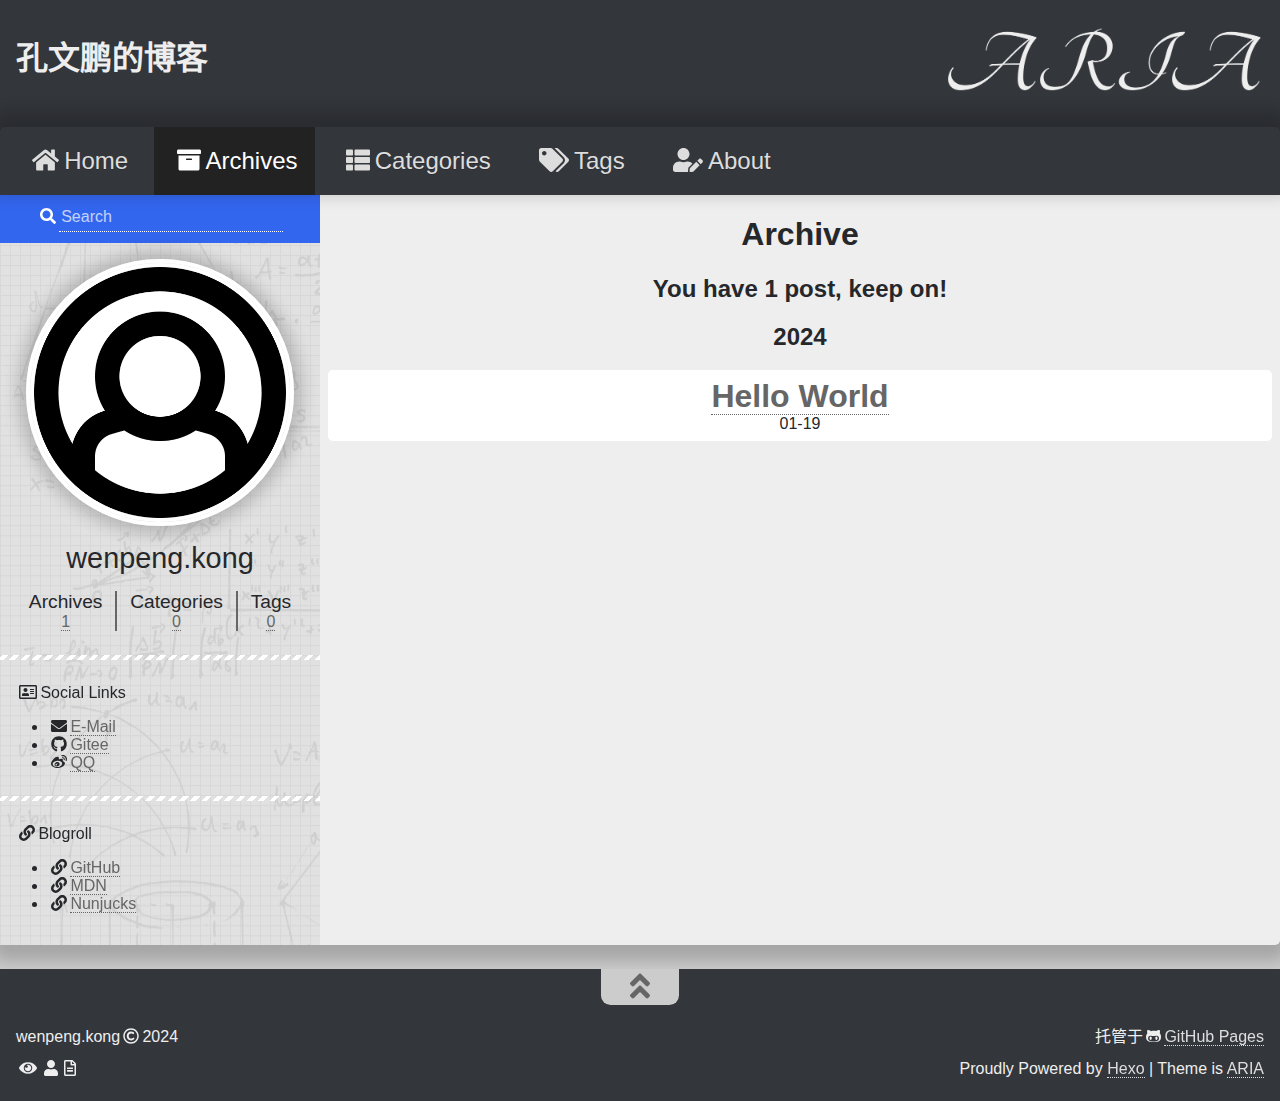
==== commit 82eae8ba: "Site updated: 2024-03-22 17:03:57" ====
--- a/archives/index.html
+++ b/archives/index.html
@@ -1,823 +1,354 @@
-<!DOCTYPE HTML>
-<html lang="zh-CN">
-
-
-<head>
+<!DOCTYPE html>
+<html>
+  <head>
     <meta charset="utf-8">
-    <meta name="keywords" content="归档, 孔文鹏的博客">
-    <meta name="description" content="孔文鹏的博客">
     <meta http-equiv="X-UA-Compatible" content="IE=edge">
-    <meta name="viewport" content="width=device-width, initial-scale=1.0, user-scalable=no">
-    <meta name="renderer" content="webkit|ie-stand|ie-comp">
-    <meta name="mobile-web-app-capable" content="yes">
-    <meta name="format-detection" content="telephone=no">
-    <meta name="apple-mobile-web-app-capable" content="yes">
-    <meta name="apple-mobile-web-app-status-bar-style" content="black-translucent">
-    <meta name="referrer" content="no-referrer-when-downgrade">
-    <!-- Global site tag (gtag.js) - Google Analytics -->
-
-
-    <title>归档 | 孔文鹏的博客</title>
-    <link rel="icon" type="image/png" href="/favicon.png">
-    
-
-
-    <!-- bg-cover style     -->
-
-
-
-<link rel="stylesheet" type="text/css" href="/libs/awesome/css/all.min.css">
-<link rel="stylesheet" type="text/css" href="/libs/materialize/materialize.min.css">
-<link rel="stylesheet" type="text/css" href="/libs/aos/aos.css">
-<link rel="stylesheet" type="text/css" href="/libs/animate/animate.min.css">
-<link rel="stylesheet" type="text/css" href="/libs/lightGallery/css/lightgallery.min.css">
-<link rel="stylesheet" type="text/css" href="/css/matery.css">
-<link rel="stylesheet" type="text/css" href="/css/my.css">
-<link rel="stylesheet" type="text/css" href="/css/dark.css" media="none" onload="if(media!='all')media='all'">
-
-
-
-
-    <link rel="stylesheet" href="/libs/tocbot/tocbot.css">
-    <link rel="stylesheet" href="/css/post.css">
-
-
-
-
-    
-        <link rel="stylesheet" type="text/css" href="/css/reward.css">
-    
-
-
-
-    <script src="/libs/jquery/jquery-3.6.0.min.js"></script>
-
-<meta name="generator" content="Hexo 7.0.0"></head>
-
-
-<body>
-    <header class="navbar-fixed">
-    <nav id="headNav" class="bg-color nav-transparent">
-        <div id="navContainer" class="nav-wrapper container">
-            <div class="brand-logo">
-                <a href="/" class="waves-effect waves-light">
-                    
-                    <img src="/medias/logo.png" class="logo-img" alt="LOGO">
-                    
-                    <span class="logo-span">孔文鹏的博客</span>
-                </a>
-            </div>
+    <meta name="viewport" content="width=device-width, initial-scale=1, maximum-scale=1">
+    
+    <meta name="theme-color" content="#33363b">
+    <meta name="msapplication-TileColor" content="#33363b">
+    
+    
+    
+    
+    <meta name="keywords" content="Life, ARIA, Hexo">
+    
+    
+    <link rel="apple-touch-icon" sizes="180x180" href="/favicons/apple-touch-icon.png">
+    
+    
+    <link rel="icon" type="image/png" sizes="192x192" href="/favicons/android-chrome-192x192.png">
+    
+    
+    <link rel="icon" type="image/png" sizes="32x32" href="/favicons/favicon-32x32.png">
+    
+    
+    <link rel="icon" type="image/png" sizes="16x16" href="/favicons/favicon-16x16.png">
+    
+    
+    <link rel="mask-icon" href="/favicons/safari-pinned-tab.svg" color="#33363b">
+    
+    
+    <link rel="manifest" href="/favicons/site.webmanifest">
+    
+    
+    <meta name="msapplication-config" content="/favicons/browserconfig.xml">
+    
+    
+    
+    <link rel="shortcut icon" type="image/x-icon" href="/favicons/favicon.ico">
+    
+    
+    <link rel="stylesheet" type="text/css" href="/css/normalize.css">
+    <link rel="stylesheet" type="text/css" href="/css/index.css">
+    
+    <link rel="stylesheet" type="text/css" href="/css/sidebar.css">
+    
+    
+<link rel="stylesheet" type="text/css" href="/css/page.css">
+<link rel="stylesheet" type="text/css" href="/css/post.css">
+
+    <link rel="stylesheet" type="text/css" href="/css/custom.css">
+    <link rel="stylesheet" type="text/css" href="/css/atom-one-dark.css">
+    <link rel="stylesheet" type="text/css" href="/css/lightgallery.min.css">
+    <script type="text/javascript" src="/js/jquery.min.js"></script>
+    <script defer type="text/javascript" src="/js/util.js"></script>
+    <script defer type="text/javascript" src="/js/clipboard.min.js"></script>
+    <script defer type="text/javascript" src="/js/scrollspy.js"></script>
+    <script defer type="text/javascript" src="/js/fontawesome-all.min.js"></script>
+    <script defer type="text/javascript" src="/js/lightgallery.min.js"></script>
+    <script defer type="text/javascript" src="/js/lg-fullscreen.min.js"></script>
+    <script defer type="text/javascript" src="/js/lg-hash.min.js"></script>
+    <script defer type="text/javascript" src="/js/lg-pager.min.js"></script>
+    <script defer type="text/javascript" src="/js/lg-thumbnail.min.js"></script>
+    <script defer type="text/javascript" src="/js/lg-zoom.min.js"></script>
+    
+    <script defer src="/js/busuanzi.pure.mini.js"></script>
+    
+    
+    <script defer type="text/javascript" src="/js/search.js"></script>
+    <script type="text/javascript">
+    $(document).ready(function () {
+      var searchPath = "";
+      if (searchPath.length === 0) {
+        searchPath = "search.xml";
+      }
+      var path = "/" + searchPath;
+      searchFunc(path, "search-input", "search-result");
+    });
+    </script>
+    
+    
+    <script defer type="text/javascript" src="/js/index.js"></script>
+    <script type="text/javascript">
+    $(document).ready(function () {
+      var cb = null;
+      var els = $(".post figure.highlight");
+      if (els.length) {
+        // Enabled Hexo highlight line number.
+        $(els).each(function (i, e) {
+          // $(e).before("<button class=\"copy button\">Copy</button>");
+          $(e).before([
+            "<div class=\"code-titlebar\">",
+              "<div class=\"titlebar-left\">",
+                "<button class=\"copy\" aria-label=\"Copy\"><i class=\"far fa-copy\"></i></button>",
+              "</div>",
+              "<div class=\"titlebar-center\">",
+                "code",
+              "</div>",
+              "<div class=\"titlebar-right\">",
+                "<button class=\"button-dot dot-minimize\" aria-label=\"Decoration\"></button>",
+                "<button class=\"button-dot dot-maximize\" aria-label=\"Decoration\"></button>",
+                "<button class=\"button-dot dot-close\" aria-label=\"Decoration\"></button>",
+              "</div>",
+            "</div>"
+          ].join(""));
+        });
+        cb = new ClipboardJS("button.copy", {
+          "target": function (trigger) {
+              // Get target element by DOM API.
+              return trigger.parentNode.parentNode.nextElementSibling.firstChild.firstChild.firstChild.lastChild.firstChild.firstChild;
+          }
+        });
+      } else {
+        // Disabled Hexo highlight line number.
+        els = $(".post pre code");
+        $(els).each(function (i, e) {
+          // Add button before pre, not code.
+          // $(e).parent().before("<button class=\"copy button\">Copy</button>");
+          $(e).before([
+            "<div class=\"code-titlebar\">",
+              "<div class=\"titlebar-left\">",
+                "<button class=\"copy\" aria-label=\"Copy\"><i class=\"far fa-copy\"></i></button>",
+              "</div>",
+              "<div class=\"titlebar-center\">",
+                "code",
+              "</div>",
+              "<div class=\"titlebar-right\">",
+                "<button class=\"button-dot dot-minimize\" aria-label=\"Decoration\"></button>",
+                "<button class=\"button-dot dot-maximize\" aria-label=\"Decoration\"></button>",
+                "<button class=\"button-dot dot-close\" aria-label=\"Decoration\"></button>",
+              "</div>",
+            "</div>"
+          ].join(""));
+        });
+        cb = new ClipboardJS("button.copy", {
+          "target": function (trigger) {
+              // Get target element by DOM API.
+              return trigger.parentNode.parentNode.nextElementSibling;
+          }
+        });
+      }
+      cb.on("success", function (e) {
+        e.clearSelection();
+        var trigger = e.trigger;
+        // Change button text as a user tip.
+        trigger.innerHTML = "<i class=\"far fa-check-square\"></i>";
+        $(trigger).addClass("copied");
+        // Change button text back;
+        setTimeout(function () {
+          trigger.innerHTML = "<i class=\"far fa-copy\"></i>";
+          $(trigger).removeClass("copied");
+        }, 1500);
+      });
+    });
+    </script>
+    
+    <script defer type="text/javascript" src="/js/custom.js"></script>
+    <title>Archive | 孔文鹏的博客</title>
+  <meta name="generator" content="Hexo 7.0.0"></head>
+  <body itemscope itemtype="http://schema.org/WebPage" lang="zh-CN"  data-spy="scroll" data-target=".list-group">
+    
+<header id="header" class="header" style="background: #33363b;">
+  <div class="container">
+    <div class="header-container">
+      <div class="header-title">
+        <h1 class="title"><a href="/">孔文鹏的博客</a></h1>
+        <h2 class="subtitle"></h2>
+      </div>
+      
+      <div class="logo">
+        <img src="/images/logo.png" alt="logo">
+      </div>
+      
+    </div>
+    <nav id="nav" class="nav">
+      <a id="nav-toggle" class="nav-toggle" aria-hidden="true"><i class="fas fa-bars" aria-label="Toggle Navbar"></i></a>
+      <ul id="menu" role="menubar" aria-hidden="false">
+        
+        <li role="menuitem"><a href="/"><i class="fas fa-home"></i><span class="menu-text">Home</span></a></li>
+        
+        <li role="menuitem"><a href="/archives/" class="current"><i class="fas fa-archive"></i><span class="menu-text">Archives</span></a></li>
+        
+        <li role="menuitem"><a href="/categories/"><i class="fas fa-th-list"></i><span class="menu-text">Categories</span></a></li>
+        
+        <li role="menuitem"><a href="/tags/"><i class="fas fa-tags"></i><span class="menu-text">Tags</span></a></li>
+        
+        <li role="menuitem"><a href="/about/"><i class="fas fa-user-edit"></i><span class="menu-text">About</span></a></li>
+        
+      </ul>
+    </nav>
+  </div>
+</header>
+
+
+    <main id="main" class="main">
+      <div class="container">
+        <div class="main-container">
+          <div class="content">
             
-
-<a href="#" data-target="mobile-nav" class="sidenav-trigger button-collapse"><i class="fas fa-bars"></i></a>
-<ul class="right nav-menu">
-  
-  <li class="hide-on-med-and-down nav-item">
-    
-    <a href="/" class="waves-effect waves-light">
+<div id="archive" class="archive page">
+  <h1 class="page-title">Archive</h1>
+  <h2 class="page-counter">
+    
+    You have 1 post, keep on!
+    
+  </h2>
+  
+  
+  
+  
+  <h2 class="page-title">2024</h1>
+  
+  <article class="article post card" itemscope itemtype="http://schema.org/Article">
+    <header id="post-header" class="post-header">
+      <h1 class="post-title-simple" itemprop="name headline">
+        <a class="post-title-link post-title-link-external" href="/2024/01/19/hello-world/" itemprop="url">Hello World</a>
+      </h1>
       
-      <i class="fas fa-home" style="zoom: 0.6;"></i>
+      <span class="post-date">
+        <time title="post-date" itemprop="dateCreated datePublished" datetime="2024-01-19T17:15:14+08:00">01-19</time>
+      </span>
       
-      <span>Java基础</span>
-    </a>
-    
-  </li>
-  
-  <li class="hide-on-med-and-down nav-item">
-    
-    <a href="/tags" class="waves-effect waves-light">
-      
-      <i class="fas fa-tags" style="zoom: 0.6;"></i>
-      
-      <span>架构篇</span>
-    </a>
-    
-  </li>
-  
-  <li class="hide-on-med-and-down nav-item">
-    
-    <a href="/categories" class="waves-effect waves-light">
-      
-      <i class="fas fa-bookmark" style="zoom: 0.6;"></i>
-      
-      <span>中间件</span>
-    </a>
-    
-  </li>
-  
-  <li class="hide-on-med-and-down nav-item">
-    
-    <a href="/archives" class="waves-effect waves-light">
-      
-      <i class="fas fa-archive" style="zoom: 0.6;"></i>
-      
-      <span>数据库</span>
-    </a>
-    
-  </li>
-  
-  <li class="hide-on-med-and-down nav-item">
-    
-    <a href="/contact" class="waves-effect waves-light">
-      
-      <i class="fas fa-comments" style="zoom: 0.6;"></i>
-      
-      <span>网络知识</span>
-    </a>
-    
-  </li>
-  
-  <li class="hide-on-med-and-down nav-item">
-    
-    <a href="/about" class="waves-effect waves-light">
-      
-      <i class="fas fa-user-circle" style="zoom: 0.6;"></i>
-      
-      <span>关于</span>
-    </a>
-    
-  </li>
-  
-  <li class="hide-on-med-and-down nav-item">
-    
-    <a href="/friends" class="waves-effect waves-light">
-      
-      <i class="fas fa-address-book" style="zoom: 0.6;"></i>
-      
-      <span>my life</span>
-    </a>
-    
-  </li>
-  
-  <li>
-    <a href="#searchModal" class="modal-trigger waves-effect waves-light">
-      <i id="searchIcon" class="fas fa-search" title="搜索" style="zoom: 0.85;"></i>
-    </a>
-  </li>
-  <li>
-    <a href="javascript:;" class="waves-effect waves-light" onclick="switchNightMode()" title="深色/浅色模式" >
-      <i id="sum-moon-icon" class="fas fa-sun" style="zoom: 0.85;"></i>
-    </a>
-  </li>
-</ul>
-
-
-<div id="mobile-nav" class="side-nav sidenav">
-
-    <div class="mobile-head bg-color">
-        
-        <img src="/medias/logo.png" class="logo-img circle responsive-img">
-        
-        <div class="logo-name">孔文鹏的博客</div>
-        <div class="logo-desc">
-            
-            Never really desperate, only the lost of the soul.
-            
-        </div>
-    </div>
-
-    <ul class="menu-list mobile-menu-list">
-        
-        <li class="m-nav-item">
-	  
-		<a href="/" class="waves-effect waves-light">
-			
-			    <i class="fa-fw fas fa-home"></i>
-			
-			Java基础
-		</a>
-          
-        </li>
-        
-        <li class="m-nav-item">
-	  
-		<a href="/tags" class="waves-effect waves-light">
-			
-			    <i class="fa-fw fas fa-tags"></i>
-			
-			架构篇
-		</a>
-          
-        </li>
-        
-        <li class="m-nav-item">
-	  
-		<a href="/categories" class="waves-effect waves-light">
-			
-			    <i class="fa-fw fas fa-bookmark"></i>
-			
-			中间件
-		</a>
-          
-        </li>
-        
-        <li class="m-nav-item">
-	  
-		<a href="/archives" class="waves-effect waves-light">
-			
-			    <i class="fa-fw fas fa-archive"></i>
-			
-			数据库
-		</a>
-          
-        </li>
-        
-        <li class="m-nav-item">
-	  
-		<a href="/contact" class="waves-effect waves-light">
-			
-			    <i class="fa-fw fas fa-comments"></i>
-			
-			网络知识
-		</a>
-          
-        </li>
-        
-        <li class="m-nav-item">
-	  
-		<a href="/about" class="waves-effect waves-light">
-			
-			    <i class="fa-fw fas fa-user-circle"></i>
-			
-			关于
-		</a>
-          
-        </li>
-        
-        <li class="m-nav-item">
-	  
-		<a href="/friends" class="waves-effect waves-light">
-			
-			    <i class="fa-fw fas fa-address-book"></i>
-			
-			my life
-		</a>
-          
-        </li>
-        
-        
-        <li><div class="divider"></div></li>
-        <li>
-            <a href="https://gitee.com/aiwendo" class="waves-effect waves-light" target="_blank">
-                <i class="fab fa-github-square fa-fw"></i>Fork Me
-            </a>
-        </li>
-        
-    </ul>
+    </header>
+  </article>
+  
+  
 </div>
 
-
-        </div>
-
-        
-            <style>
-    .nav-transparent .github-corner {
-        display: none !important;
-    }
-
-    .github-corner {
-        position: absolute;
-        z-index: 10;
-        top: 0;
-        right: 0;
-        border: 0;
-        transform: scale(1.1);
-    }
-
-    .github-corner svg {
-        color: #0f9d58;
-        fill: #fff;
-        height: 64px;
-        width: 64px;
-    }
-
-    .github-corner:hover .octo-arm {
-        animation: a 0.56s ease-in-out;
-    }
-
-    .github-corner .octo-arm {
-        animation: none;
-    }
-
-    @keyframes a {
-        0%,
-        to {
-            transform: rotate(0);
-        }
-        20%,
-        60% {
-            transform: rotate(-25deg);
-        }
-        40%,
-        80% {
-            transform: rotate(10deg);
-        }
-    }
-</style>
-
-<a href="https://gitee.com/aiwendo" class="github-corner tooltipped hide-on-med-and-down" target="_blank"
-   data-tooltip="Fork Me" data-position="left" data-delay="50">
-    <svg viewBox="0 0 250 250" aria-hidden="true">
-        <path d="M0,0 L115,115 L130,115 L142,142 L250,250 L250,0 Z"></path>
-        <path d="M128.3,109.0 C113.8,99.7 119.0,89.6 119.0,89.6 C122.0,82.7 120.5,78.6 120.5,78.6 C119.2,72.0 123.4,76.3 123.4,76.3 C127.3,80.9 125.5,87.3 125.5,87.3 C122.9,97.6 130.6,101.9 134.4,103.2"
-              fill="currentColor" style="transform-origin: 130px 106px;" class="octo-arm"></path>
-        <path d="M115.0,115.0 C114.9,115.1 118.7,116.5 119.8,115.4 L133.7,101.6 C136.9,99.2 139.9,98.4 142.2,98.6 C133.8,88.0 127.5,74.4 143.8,58.0 C148.5,53.4 154.0,51.2 159.7,51.0 C160.3,49.4 163.2,43.6 171.4,40.1 C171.4,40.1 176.1,42.5 178.8,56.2 C183.1,58.6 187.2,61.8 190.9,65.4 C194.5,69.0 197.7,73.2 200.1,77.6 C213.8,80.2 216.3,84.9 216.3,84.9 C212.7,93.1 206.9,96.0 205.4,96.6 C205.1,102.4 203.0,107.8 198.3,112.5 C181.9,128.9 168.3,122.5 157.7,114.1 C157.9,116.9 156.7,120.9 152.7,124.9 L141.0,136.5 C139.8,137.7 141.6,141.9 141.8,141.8 Z"
-              fill="currentColor" class="octo-body"></path>
-    </svg>
-</a>
-        
-    </nav>
-
-</header>
-
-    <div class="bg-cover pd-header about-cover">
-    <div class="container">
-    <div class="row">
-    <div class="col s10 offset-s1 m8 offset-m2 l8 offset-l2">
-        <div class="brand">
-            <div class="title center-align">
-                
-                    subtitle
-                
-            </div>
-
-            <div class="description center-align">
-                
-                <span id="subtitle"></span>
-                <script src="/libs/typed/typed.js"></script>
-                <script>
-                    var typed = new Typed("#subtitle", {
-                        strings: [ 
-                            
-                                "与优秀的人为伍,你将变得更优秀",
-                            
-                        ],
-                        startDelay: 300,
-                        typeSpeed: 100,
-                        loop: true,
-                        backSpeed: 50,
-                        showCursor: true
-                    });
-                </script>
-                
-            </div>
-        </div>
-    </div>
+          </div>
+          
+          
+          
+<aside class="sidebar" id="sidebar" style="background: url(/images/background.png);">
+  
+  <div class="search">
+    <div class="form-group">
+      <i class="fas fa-search"></i><input type="search" id="search-input" name="q" results="0" placeholder="Search" class="form-control"/>
+    </div>
+  </div>
+  <div class="search-result-box" id="search-result"></div>
+  
+  
+<div class="info sidebar-item" id="info">
+  
+  <img class="author-avatar" src="/images/avatar.png" alt="wenpeng.kong">
+  
+  <h1 class="author-name">wenpeng.kong</h1>
+  <h2 class="author-description"></h2>
+  <div class="site-count">
+    
+    
+    
+    
+    <div class="archives-count count-block">
+      <div class="site-count-title">Archives</div>
+      <div><a href="/archives/">1</a></div>
+    </div>
+    
+    
+    
+    <div class="categories-count count-block">
+      <div class="site-count-title">Categories</div>
+      <div><a href="/categories/">0</a></div>
+    </div>
+    
+    
+    
+    <div class="tags-count count-block">
+      <div class="site-count-title">Tags</div>
+      <div><a href="/tags/">0</a></div>
+    </div>
+    
+    
+    
+    
+  </div>
+  
 </div>
 
 
-<script>
-    // 每天切换 banner 图.  Switch banner image every day.
-    var bannerUrl = "/medias/banner/" + new Date().getDay() + '.jpg';
-    $('.bg-cover').css('background-image', 'url(' + bannerUrl + ')');
-</script>
-<script>
-    
-      var bannerUrl = "/medias/featureimages/" + Math.floor(Math.random() * 24) + '.jpg';
-    
-    $('.bg-cover.about-cover').css('background-image', 'url(' + bannerUrl + ')');
-
-</script>
-
-
-    </div>
-</div>
-
-<main class="content">
-
-    
-    <div class="container archive-calendar">
-    <div class="card">
-        <div id="post-calendar" class="card-content"></div>
-    </div>
-</div>
-
-<script type="text/javascript" src="/libs/echarts/echarts.min.js"></script>
-<script type="text/javascript">
-    let myChart = echarts.init(document.getElementById('post-calendar'));
-
-    
-
-    let option = {
-        title: {
-            top: 0,
-            text: '文章日历',
-            left: 'center',
-            textStyle: {
-                color: '#3C4858'
-            }
-        },
-        tooltip: {
-            padding: 10,
-            backgroundColor: '#555',
-            borderColor: '#777',
-            borderWidth: 1,
-            formatter: function (obj) {
-                var value = obj.value;
-                return '<div style="font-size: 14px;">' + value[0] + '：' + value[1] + '</div>';
-            }
-        },
-        visualMap: {
-            show: true,
-            showLabel: true,
-            categories: [0, 1, 2, 3, 4],
-            calculable: true,
-            inRange: {
-                symbol: 'rect',
-                color: ['#ebedf0', '#c6e48b', '#7bc96f', '#239a3b', '#196127']
-            },
-            itemWidth: 12,
-            itemHeight: 12,
-            orient: 'horizontal',
-            left: 'center',
-            bottom: 0
-        },
-        calendar: [{
-            left: 'center',
-            range: ["2023-01-22", "2024-01-22"],
-            cellSize: [13, 13],
-            splitLine: {
-                show: false
-            },
-            itemStyle: {
-                color: '#196127',
-                borderColor: '#fff',
-                borderWidth: 2
-            },
-            yearLabel: {
-                show: false
-            },
-            monthLabel: {
-                nameMap: 'cn',
-                fontSize: 11
-            },
-            dayLabel: {
-                formatter: '{start}  1st',
-                nameMap: 'cn',
-                fontSize: 11
-            }
-        }],
-        series: [{
-            type: 'heatmap',
-            coordinateSystem: 'calendar',
-            calendarIndex: 0,
-            data: [["2023-01-22", 0], ["2023-01-23", 0], ["2023-01-24", 0], ["2023-01-25", 0], ["2023-01-26", 0], ["2023-01-27", 0], ["2023-01-28", 0], ["2023-01-29", 0], ["2023-01-30", 0], ["2023-01-31", 0], ["2023-02-01", 0], ["2023-02-02", 0], ["2023-02-03", 0], ["2023-02-04", 0], ["2023-02-05", 0], ["2023-02-06", 0], ["2023-02-07", 0], ["2023-02-08", 0], ["2023-02-09", 0], ["2023-02-10", 0], ["2023-02-11", 0], ["2023-02-12", 0], ["2023-02-13", 0], ["2023-02-14", 0], ["2023-02-15", 0], ["2023-02-16", 0], ["2023-02-17", 0], ["2023-02-18", 0], ["2023-02-19", 0], ["2023-02-20", 0], ["2023-02-21", 0], ["2023-02-22", 0], ["2023-02-23", 0], ["2023-02-24", 0], ["2023-02-25", 0], ["2023-02-26", 0], ["2023-02-27", 0], ["2023-02-28", 0], ["2023-03-01", 0], ["2023-03-02", 0], ["2023-03-03", 0], ["2023-03-04", 0], ["2023-03-05", 0], ["2023-03-06", 0], ["2023-03-07", 0], ["2023-03-08", 0], ["2023-03-09", 0], ["2023-03-10", 0], ["2023-03-11", 0], ["2023-03-12", 0], ["2023-03-13", 0], ["2023-03-14", 0], ["2023-03-15", 0], ["2023-03-16", 0], ["2023-03-17", 0], ["2023-03-18", 0], ["2023-03-19", 0], ["2023-03-20", 0], ["2023-03-21", 0], ["2023-03-22", 0], ["2023-03-23", 0], ["2023-03-24", 0], ["2023-03-25", 0], ["2023-03-26", 0], ["2023-03-27", 0], ["2023-03-28", 0], ["2023-03-29", 0], ["2023-03-30", 0], ["2023-03-31", 0], ["2023-04-01", 0], ["2023-04-02", 0], ["2023-04-03", 0], ["2023-04-04", 0], ["2023-04-05", 0], ["2023-04-06", 0], ["2023-04-07", 0], ["2023-04-08", 0], ["2023-04-09", 0], ["2023-04-10", 0], ["2023-04-11", 0], ["2023-04-12", 0], ["2023-04-13", 0], ["2023-04-14", 0], ["2023-04-15", 0], ["2023-04-16", 0], ["2023-04-17", 0], ["2023-04-18", 0], ["2023-04-19", 0], ["2023-04-20", 0], ["2023-04-21", 0], ["2023-04-22", 0], ["2023-04-23", 0], ["2023-04-24", 0], ["2023-04-25", 0], ["2023-04-26", 0], ["2023-04-27", 0], ["2023-04-28", 0], ["2023-04-29", 0], ["2023-04-30", 0], ["2023-05-01", 0], ["2023-05-02", 0], ["2023-05-03", 0], ["2023-05-04", 0], ["2023-05-05", 0], ["2023-05-06", 0], ["2023-05-07", 0], ["2023-05-08", 0], ["2023-05-09", 0], ["2023-05-10", 0], ["2023-05-11", 0], ["2023-05-12", 0], ["2023-05-13", 0], ["2023-05-14", 0], ["2023-05-15", 0], ["2023-05-16", 0], ["2023-05-17", 0], ["2023-05-18", 0], ["2023-05-19", 0], ["2023-05-20", 0], ["2023-05-21", 0], ["2023-05-22", 0], ["2023-05-23", 0], ["2023-05-24", 0], ["2023-05-25", 0], ["2023-05-26", 0], ["2023-05-27", 0], ["2023-05-28", 0], ["2023-05-29", 0], ["2023-05-30", 0], ["2023-05-31", 0], ["2023-06-01", 0], ["2023-06-02", 0], ["2023-06-03", 0], ["2023-06-04", 0], ["2023-06-05", 0], ["2023-06-06", 0], ["2023-06-07", 0], ["2023-06-08", 0], ["2023-06-09", 0], ["2023-06-10", 0], ["2023-06-11", 0], ["2023-06-12", 0], ["2023-06-13", 0], ["2023-06-14", 0], ["2023-06-15", 0], ["2023-06-16", 0], ["2023-06-17", 0], ["2023-06-18", 0], ["2023-06-19", 0], ["2023-06-20", 0], ["2023-06-21", 0], ["2023-06-22", 0], ["2023-06-23", 0], ["2023-06-24", 0], ["2023-06-25", 0], ["2023-06-26", 0], ["2023-06-27", 0], ["2023-06-28", 0], ["2023-06-29", 0], ["2023-06-30", 0], ["2023-07-01", 0], ["2023-07-02", 0], ["2023-07-03", 0], ["2023-07-04", 0], ["2023-07-05", 0], ["2023-07-06", 0], ["2023-07-07", 0], ["2023-07-08", 0], ["2023-07-09", 0], ["2023-07-10", 0], ["2023-07-11", 0], ["2023-07-12", 0], ["2023-07-13", 0], ["2023-07-14", 0], ["2023-07-15", 0], ["2023-07-16", 0], ["2023-07-17", 0], ["2023-07-18", 0], ["2023-07-19", 0], ["2023-07-20", 0], ["2023-07-21", 0], ["2023-07-22", 0], ["2023-07-23", 0], ["2023-07-24", 0], ["2023-07-25", 0], ["2023-07-26", 0], ["2023-07-27", 0], ["2023-07-28", 0], ["2023-07-29", 0], ["2023-07-30", 0], ["2023-07-31", 0], ["2023-08-01", 0], ["2023-08-02", 0], ["2023-08-03", 0], ["2023-08-04", 0], ["2023-08-05", 0], ["2023-08-06", 0], ["2023-08-07", 0], ["2023-08-08", 0], ["2023-08-09", 0], ["2023-08-10", 0], ["2023-08-11", 0], ["2023-08-12", 0], ["2023-08-13", 0], ["2023-08-14", 0], ["2023-08-15", 0], ["2023-08-16", 0], ["2023-08-17", 0], ["2023-08-18", 0], ["2023-08-19", 0], ["2023-08-20", 0], ["2023-08-21", 0], ["2023-08-22", 0], ["2023-08-23", 0], ["2023-08-24", 0], ["2023-08-25", 0], ["2023-08-26", 0], ["2023-08-27", 0], ["2023-08-28", 0], ["2023-08-29", 0], ["2023-08-30", 0], ["2023-08-31", 0], ["2023-09-01", 0], ["2023-09-02", 0], ["2023-09-03", 0], ["2023-09-04", 0], ["2023-09-05", 0], ["2023-09-06", 0], ["2023-09-07", 0], ["2023-09-08", 0], ["2023-09-09", 0], ["2023-09-10", 0], ["2023-09-11", 0], ["2023-09-12", 0], ["2023-09-13", 0], ["2023-09-14", 0], ["2023-09-15", 0], ["2023-09-16", 0], ["2023-09-17", 0], ["2023-09-18", 0], ["2023-09-19", 0], ["2023-09-20", 0], ["2023-09-21", 0], ["2023-09-22", 0], ["2023-09-23", 0], ["2023-09-24", 0], ["2023-09-25", 0], ["2023-09-26", 0], ["2023-09-27", 0], ["2023-09-28", 0], ["2023-09-29", 0], ["2023-09-30", 0], ["2023-10-01", 0], ["2023-10-02", 0], ["2023-10-03", 0], ["2023-10-04", 0], ["2023-10-05", 0], ["2023-10-06", 0], ["2023-10-07", 0], ["2023-10-08", 0], ["2023-10-09", 0], ["2023-10-10", 0], ["2023-10-11", 0], ["2023-10-12", 0], ["2023-10-13", 0], ["2023-10-14", 0], ["2023-10-15", 0], ["2023-10-16", 0], ["2023-10-17", 0], ["2023-10-18", 0], ["2023-10-19", 0], ["2023-10-20", 0], ["2023-10-21", 0], ["2023-10-22", 0], ["2023-10-23", 0], ["2023-10-24", 0], ["2023-10-25", 0], ["2023-10-26", 0], ["2023-10-27", 0], ["2023-10-28", 0], ["2023-10-29", 0], ["2023-10-30", 0], ["2023-10-31", 0], ["2023-11-01", 0], ["2023-11-02", 0], ["2023-11-03", 0], ["2023-11-04", 0], ["2023-11-05", 0], ["2023-11-06", 0], ["2023-11-07", 0], ["2023-11-08", 0], ["2023-11-09", 0], ["2023-11-10", 0], ["2023-11-11", 0], ["2023-11-12", 0], ["2023-11-13", 0], ["2023-11-14", 0], ["2023-11-15", 0], ["2023-11-16", 0], ["2023-11-17", 0], ["2023-11-18", 0], ["2023-11-19", 0], ["2023-11-20", 0], ["2023-11-21", 0], ["2023-11-22", 0], ["2023-11-23", 0], ["2023-11-24", 0], ["2023-11-25", 0], ["2023-11-26", 0], ["2023-11-27", 0], ["2023-11-28", 0], ["2023-11-29", 0], ["2023-11-30", 0], ["2023-12-01", 0], ["2023-12-02", 0], ["2023-12-03", 0], ["2023-12-04", 0], ["2023-12-05", 0], ["2023-12-06", 0], ["2023-12-07", 0], ["2023-12-08", 0], ["2023-12-09", 0], ["2023-12-10", 0], ["2023-12-11", 0], ["2023-12-12", 0], ["2023-12-13", 0], ["2023-12-14", 0], ["2023-12-15", 0], ["2023-12-16", 0], ["2023-12-17", 0], ["2023-12-18", 0], ["2023-12-19", 0], ["2023-12-20", 0], ["2023-12-21", 0], ["2023-12-22", 0], ["2023-12-23", 0], ["2023-12-24", 0], ["2023-12-25", 0], ["2023-12-26", 0], ["2023-12-27", 0], ["2023-12-28", 0], ["2023-12-29", 0], ["2023-12-30", 0], ["2023-12-31", 0], ["2024-01-01", 0], ["2024-01-02", 0], ["2024-01-03", 0], ["2024-01-04", 0], ["2024-01-05", 0], ["2024-01-06", 0], ["2024-01-07", 0], ["2024-01-08", 0], ["2024-01-09", 0], ["2024-01-10", 0], ["2024-01-11", 0], ["2024-01-12", 0], ["2024-01-13", 0], ["2024-01-14", 0], ["2024-01-15", 0], ["2024-01-16", 0], ["2024-01-17", 0], ["2024-01-18", 0], ["2024-01-19", 1], ["2024-01-20", 0], ["2024-01-21", 0], ["2024-01-22", 0]]
-        }]
-
-    };
-
-    myChart.setOption(option);
-</script>
-
-    
-
-    
-
-    <div id="cd-timeline" class="container">
-        
-        <div class="cd-timeline-block">
-
-            
-            
-            
-            <div class="cd-timeline-img year" data-aos="zoom-in-up">
-                <a href="/archives/2024">2024</a>
-            </div>
-            
-
-            
-            
-            
-            <div class="cd-timeline-img month" data-aos="zoom-in-up">
-                <a href="/archives/2024/01">01</a>
-            </div>
-            
-
-            
-            <div class="cd-timeline-img day" data-aos="zoom-in-up">
-                <span>19</span>
-            </div>
-            <article class="cd-timeline-content" data-aos="fade-up">
-                <div class="article col s12 m6">
-                    <div class="card">
-                        <a href="/2024/01/19/hello-world/">
-                            <div class="card-image">
-                                
-                                
-                                <img src="/medias/featureimages/12.jpg" class="responsive-img" alt="Hello World">
-                                
-                                <span class="card-title">Hello World</span>
-                            </div>
-                        </a>
-                        <div class="card-content article-content">
-                            <div class="summary block-with-text">
-                                
-                                    Welcome to Hexo! This is your very first post. Check documentation for more info. If you get any problems when using Hex
-                                
-                            </div>
-                            <div class="publish-info">
-                                <span class="publish-date">
-                                    <i class="far fa-clock fa-fw icon-date"></i>2024-01-19
-                                </span>
-                                <span class="publish-author">
-                                    
-                                    <i class="fas fa-user fa-fw"></i>
-                                    wenpeng.kong
-                                    
-                                </span>
-                            </div>
-                        </div>
-
-                        
-                    </div>
-                </div>
-            </article>
-        </div>
-        
-    </div>
-
-</main>
-
-
-
-
-    <footer class="page-footer bg-color">
-    
-
-    <div class="container row center-align"
-         style="margin-bottom: 0px !important;">
-        <div class="col s12 m8 l8 copy-right">
-            Copyright&nbsp;&copy;
-            
-                <span id="year">2024</span>
-            
-            <a href="/about" target="_blank">wenpeng.kong</a>
-            |&nbsp;Powered by&nbsp;<a href="https://hexo.io/" target="_blank">Hexo</a>
-            |&nbsp;Theme&nbsp;<a href="https://github.com/blinkfox/hexo-theme-matery" target="_blank">Matery</a>
-            
-            <br>
-            
-            
-            
-                
-            
-            
-                <span id="busuanzi_container_site_pv">
-                &nbsp;|&nbsp;<i class="far fa-eye"></i>&nbsp;总访问量:&nbsp;
-                    <span id="busuanzi_value_site_pv" class="white-color"></span>
-            </span>
-            
-            
-                <span id="busuanzi_container_site_uv">
-                &nbsp;|&nbsp;<i class="fas fa-users"></i>&nbsp;总访问人数:&nbsp;
-                    <span id="busuanzi_value_site_uv" class="white-color"></span>
-            </span>
-            
-            <br>
-
-            <!-- 运行天数提醒. -->
-            
-            <br>
-            
-        </div>
-        <div class="col s12 m4 l4 social-link social-statis">
-    <a href="https://gitee.com/aiwendo" class="tooltipped" target="_blank" data-tooltip="访问我的GitHub" data-position="top" data-delay="50">
-        <i class="fab fa-github"></i>
-    </a>
-
-
-
-    <a href="mailto:1916925304@qq.com" class="tooltipped" target="_blank" data-tooltip="邮件联系我" data-position="top" data-delay="50">
-        <i class="fas fa-envelope-open"></i>
-    </a>
-
-
-
-
-
-
-
-    <a href="tencent://AddContact/?fromId=50&fromSubId=1&subcmd=all&uin=1916925304" class="tooltipped" target="_blank" data-tooltip="QQ联系我: 1916925304" data-position="top" data-delay="50">
-        <i class="fab fa-qq"></i>
-    </a>
-
-
-
-
-
-
-
-    <a href="/atom.xml" class="tooltipped" target="_blank" data-tooltip="RSS 订阅" data-position="top" data-delay="50">
-        <i class="fas fa-rss"></i>
-    </a>
-
-</div>
-    </div>
+  <div class="sidebar-sticky">
+    
+    
+    <hr>
+    <div class="social-link sidebar-item">
+      <div><i class="far fa-address-card"></i>Social Links</p></div>
+      <ul>
+        
+        <li><i class="fas fa-envelope"></i><a href="mailto:kongwenpeng111@163.com" target="_blank">E-Mail</a></li>
+        
+        <li><i class="fab fa-github"></i><a href="https://gitee.com/aiwendo" target="_blank">Gitee</a></li>
+        
+        <li><i class="fab fa-weibo"></i><a href="mailto:1916925304@qq.com" target="_blank">QQ</a></li>
+        
+      </ul>
+    </div>
+    
+    
+    <hr>
+    <div class="blogroll sidebar-item">
+      <div><i class="fas fa-link"></i>Blogroll</div>
+      <ul>
+        
+        <li><i class="fas fa-link"></i><a href="https://github.com/" target="_blank">GitHub</a></li>
+        
+        <li><i class="fas fa-link"></i><a href="https://developer.mozilla.org/" target="_blank">MDN</a></li>
+        
+        <li><i class="fas fa-link"></i><a href="https://mozilla.github.io/nunjucks/" target="_blank">Nunjucks</a></li>
+        
+      </ul>
+    </div>
+    
+  </div>
+</aside>
+
+
+          
+        </div>
+      </div>
+    </main>
+    
+<footer id="footer" class="footer" style="background: #33363b;">
+  <div class="container">
+    <div class="back-to-top">
+      <button id="back-to-top"><i class="fas fa-angle-double-up" aria-label="Back to Top"></i></button>
+    </div>
+    <div class="footer-container">
+      <div class="footer-left">
+        <div class="copyright">
+          <span class="author">wenpeng.kong</span><span class="year"><i class="far fa-copyright"></i>2024</span>
+        </div>
+        
+        <div class="busuanzi">
+          <span id="busuanzi_container_site_pv"><i class="fas fa-eye" aria-label="Site Visit Count" aria-hidden="false"></i><span id="busuanzi_value_site_pv"></span></span><span id="busuanzi_container_site_uv"><i class="fas fa-user" aria-label="Site User Count" aria-hidden="false"></i><span id="busuanzi_value_site_uv"></span></span><span id="busuanzi_container_page_pv"><i class="far fa-file-alt"></i><span id="busuanzi_value_page_pv" aria-label="Page Click Count" aria-hidden="false"></span></span>
+        </div>
+        
+      </div>
+      <div class="footer-right">
+        <div class="custom-info">
+          
+          托管于<i class="fab fa-github-alt"></i><a href="https://pages.github.com/" target="_blank">GitHub Pages</a>
+          
+        </div>
+        <div class="powered-by">
+          Proudly Powered by <a href="https://hexo.io/" target="_blank">Hexo</a> | Theme is <a href="https://github.com/AlynxZhou/hexo-theme-aria/" target="_blank">ARIA</a>
+        </div>
+      </div>
+    </div>
+  </div>
 </footer>
 
-<div class="progress-bar"></div>
-
-
-    <!-- 搜索遮罩框 -->
-<div id="searchModal" class="modal">
-    <div class="modal-content">
-        <div class="search-header">
-            <span class="title"><i class="fas fa-search"></i>&nbsp;&nbsp;搜索</span>
-            <input type="search" id="searchInput" name="s" placeholder="请输入搜索的关键字"
-                   class="search-input">
-        </div>
-        <div id="searchResult"></div>
-    </div>
-</div>
-
-<script type="text/javascript">
-$(function () {
-    var searchFunc = function (path, search_id, content_id) {
-        'use strict';
-        $.ajax({
-            url: path,
-            dataType: "xml",
-            success: function (xmlResponse) {
-                // get the contents from search data
-                var datas = $("entry", xmlResponse).map(function () {
-                    return {
-                        title: $("title", this).text(),
-                        content: $("content", this).text(),
-                        url: $("url", this).text()
-                    };
-                }).get();
-                var $input = document.getElementById(search_id);
-                var $resultContent = document.getElementById(content_id);
-                $input.addEventListener('input', function () {
-                    var str = '<ul class=\"search-result-list\">';
-                    var keywords = this.value.trim().toLowerCase().split(/[\s\-]+/);
-                    $resultContent.innerHTML = "";
-                    if (this.value.trim().length <= 0) {
-                        return;
-                    }
-                    // perform local searching
-                    datas.forEach(function (data) {
-                        var isMatch = true;
-                        var data_title = data.title.trim().toLowerCase();
-                        var data_content = data.content.trim().replace(/<[^>]+>/g, "").toLowerCase();
-                        var data_url = data.url;
-                        data_url = data_url.indexOf('/') === 0 ? data.url : '/' + data_url;
-                        var index_title = -1;
-                        var index_content = -1;
-                        var first_occur = -1;
-                        // only match artiles with not empty titles and contents
-                        if (data_title !== '' && data_content !== '') {
-                            keywords.forEach(function (keyword, i) {
-                                index_title = data_title.indexOf(keyword);
-                                index_content = data_content.indexOf(keyword);
-                                if (index_title < 0 && index_content < 0) {
-                                    isMatch = false;
-                                } else {
-                                    if (index_content < 0) {
-                                        index_content = 0;
-                                    }
-                                    if (i === 0) {
-                                        first_occur = index_content;
-                                    }
-                                }
-                            });
-                        }
-                        // show search results
-                        if (isMatch) {
-                            str += "<li><a href='" + data_url + "' class='search-result-title'>" + data_title + "</a>";
-                            var content = data.content.trim().replace(/<[^>]+>/g, "");
-                            if (first_occur >= 0) {
-                                // cut out 100 characters
-                                var start = first_occur - 20;
-                                var end = first_occur + 80;
-                                if (start < 0) {
-                                    start = 0;
-                                }
-                                if (start === 0) {
-                                    end = 100;
-                                }
-                                if (end > content.length) {
-                                    end = content.length;
-                                }
-                                var match_content = content.substr(start, end);
-                                // highlight all keywords
-                                keywords.forEach(function (keyword) {
-                                    var regS = new RegExp(keyword, "gi");
-                                    match_content = match_content.replace(regS, "<em class=\"search-keyword\">" + keyword + "</em>");
-                                });
-
-                                str += "<p class=\"search-result\">" + match_content + "...</p>"
-                            }
-                            str += "</li>";
-                        }
-                    });
-                    str += "</ul>";
-                    $resultContent.innerHTML = str;
-                });
-            }
-        });
-    };
-
-    searchFunc('/search.xml', 'searchInput', 'searchResult');
-});
-</script>
-
-    <!-- 白天和黑夜主题 -->
-<div class="stars-con">
-    <div id="stars"></div>
-    <div id="stars2"></div>
-    <div id="stars3"></div>  
-</div>
-
-<script>
-    function switchNightMode() {
-        $('<div class="Cuteen_DarkSky"><div class="Cuteen_DarkPlanet"></div></div>').appendTo($('body')),
-        setTimeout(function () {
-            $('body').hasClass('DarkMode') 
-            ? ($('body').removeClass('DarkMode'), localStorage.setItem('isDark', '0'), $('#sum-moon-icon').removeClass("fa-sun").addClass('fa-moon')) 
-            : ($('body').addClass('DarkMode'), localStorage.setItem('isDark', '1'), $('#sum-moon-icon').addClass("fa-sun").removeClass('fa-moon')),
-            
-            setTimeout(function () {
-            $('.Cuteen_DarkSky').fadeOut(1e3, function () {
-                $(this).remove()
-            })
-            }, 2e3)
-        })
-    }
-</script>
-
-    <!-- 回到顶部按钮 -->
-<div id="backTop" class="top-scroll">
-    <a class="btn-floating btn-large waves-effect waves-light" href="#!">
-        <i class="fas fa-arrow-up"></i>
-    </a>
-</div>
-
-
-    <script src="/libs/materialize/materialize.min.js"></script>
-    <script src="/libs/masonry/masonry.pkgd.min.js"></script>
-    <script src="/libs/aos/aos.js"></script>
-    <script src="/libs/scrollprogress/scrollProgress.min.js"></script>
-    <script src="/libs/lightGallery/js/lightgallery-all.min.js"></script>
-    <script src="/js/matery.js"></script>
-
-    
-
-    
-    
-    
-
-    <!-- 雪花特效 -->
-    
-
-    <!-- 鼠标星星特效 -->
-    
-
-     
-        <script src="https://ssl.captcha.qq.com/TCaptcha.js"></script>
-        <script src="/libs/others/TencentCaptcha.js"></script>
-        <button id="TencentCaptcha" data-appid="xxxxxxxxxx" data-cbfn="callback" type="button" hidden></button>
-    
-
-    <!-- Baidu Analytics -->
-
-    <!-- Baidu Push -->
-
-<script>
-    (function () {
-        var bp = document.createElement('script');
-        var curProtocol = window.location.protocol.split(':')[0];
-        if (curProtocol === 'https') {
-            bp.src = 'https://zz.bdstatic.com/linksubmit/push.js';
-        } else {
-            bp.src = 'http://push.zhanzhang.baidu.com/push.js';
-        }
-        var s = document.getElementsByTagName("script")[0];
-        s.parentNode.insertBefore(bp, s);
-    })();
-</script>
-
-    
-    
-    <script async src="/libs/others/busuanzi.pure.mini.js"></script>
-    
-
-    
-
-    
-
-    <!--腾讯兔小巢-->
-    
-    
-
-    
-
-    
-
-    
-    <script src="/libs/instantpage/instantpage.js" type="module"></script>
-    
-
-</body>
-
+
+  </body>
 </html>
--- a/css/index.css
+++ b/css/index.css
@@ -0,0 +1,858 @@
+.header {
+  padding-bottom: 3em;
+  margin-bottom: 0;
+  background: #33363b;
+  color: #eee;
+}
+.header .header-container {
+  display: -webkit-box;
+  display: -moz-box;
+  display: -webkit-flex;
+  display: -ms-flexbox;
+  display: box;
+  display: flex;
+  -webkit-box-orient: horizontal;
+  -moz-box-orient: horizontal;
+  -o-box-orient: horizontal;
+  -webkit-flex-direction: row;
+  -ms-flex-direction: row;
+  flex-direction: row;
+  -webkit-box-pack: justify;
+  -moz-box-pack: justify;
+  -o-box-pack: justify;
+  -ms-flex-pack: justify;
+  -webkit-justify-content: space-between;
+  justify-content: space-between;
+  -webkit-box-align: center;
+  -moz-box-align: center;
+  -o-box-align: center;
+  -ms-flex-align: center;
+  -webkit-align-items: center;
+  align-items: center;
+  -webkit-box-lines: single;
+  -moz-box-lines: single;
+  -o-box-lines: single;
+  -webkit-flex-wrap: nowrap;
+  -ms-flex-wrap: nowrap;
+  flex-wrap: nowrap;
+  padding: 1em;
+}
+.header .header-container .header-title {
+  text-align: left;
+  width: 50%;
+  word-wrap: break-word;
+  -webkit-box-flex: 1;
+  -moz-box-flex: 1;
+  -o-box-flex: 1;
+  box-flex: 1;
+  -webkit-flex: 1 0 auto;
+  -ms-flex: 1 0 auto;
+  flex: 1 0 auto;
+  color: #eee;
+}
+.header .header-container .header-title a {
+  color: #eee;
+  text-decoration: none;
+  border-bottom: none;
+}
+.header .header-container .header-title a:hover {
+  color: #eee;
+  border-bottom: none;
+}
+.header .header-container .header-title a:active {
+  top: 0;
+}
+.header .header-container .header-title .title {
+  font: bold 2em $font-title-font;
+  margin: 0 0 0.5em 0;
+}
+.header .header-container .header-title .subtitle {
+  font: italic 1.5em $font-subtitle-font;
+  margin: 0.5em 0 0 0;
+}
+.header .header-container .logo {
+  text-align: right;
+  width: 50%;
+  -webkit-box-flex: 1;
+  -moz-box-flex: 1;
+  -o-box-flex: 1;
+  box-flex: 1;
+  -webkit-flex: 1 0 auto;
+  -ms-flex: 1 0 auto;
+  flex: 1 0 auto;
+}
+.header .header-container .logo img {
+  display: inline-block;
+  max-width: 20em;
+  width: 100%;
+}
+@media (max-width: 40em) {
+  .header .header-container {
+    -webkit-box-direction: reverse;
+    -moz-box-direction: reverse;
+    -o-box-direction: reverse;
+    -webkit-box-orient: vertical;
+    -moz-box-orient: vertical;
+    -o-box-orient: vertical;
+    -webkit-flex-direction: column-reverse;
+    -ms-flex-direction: column-reverse;
+    flex-direction: column-reverse;
+  }
+  .header .header-container .header-title {
+    text-align: center;
+    width: auto;
+  }
+  .header .header-container .logo {
+    text-align: center;
+    width: auto;
+  }
+}
+.nav {
+  position: relative;
+  margin: 0;
+  padding: 0 0.5em;
+  background: #33363b;
+  -webkit-box-shadow: 0 -0.5em 1em 0.5em rgba(0,0,0,0.19);
+  box-shadow: 0 -0.5em 1em 0.5em rgba(0,0,0,0.19);
+  border-top-left-radius: 0.3em;
+  border-top-right-radius: 0.3em;
+  display: block;
+}
+.nav ul {
+  display: block;
+  list-style: none;
+  padding: 0;
+  margin: 0;
+  overflow: auto;
+  white-space: nowrap;
+}
+.nav ul li {
+  line-height: 2em;
+  position: relative;
+  text-align: center;
+  display: inline-block;
+  margin: 0 0.1em;
+}
+.nav ul li a {
+  position: relative;
+  display: block;
+  font-size: 1.5em;
+  padding: 0.75em;
+  color: #ddd;
+  text-decoration: none;
+  text-shadow: 0 0.05em rgba(0,0,0,0.2);
+  -webkit-transition: 0.2s ease-in;
+  -moz-transition: 0.2s ease-in;
+  -o-transition: 0.2s ease-in;
+  -ms-transition: 0.2s ease-in;
+  transition: 0.2s ease-in;
+  border-bottom: none;
+}
+.nav ul li a:hover {
+  color: #fff;
+  background: $color-nav-hover-font;
+}
+.nav ul li a:active {
+  top: 0;
+}
+.nav ul li a.current {
+  color: #fff;
+  background: #222;
+}
+.nav .nav-toggle {
+  text-align: center;
+  font-size: 2em;
+  position: relative;
+  cursor: pointer;
+  color: $color-nav-link;
+  display: none;
+  width: 100%;
+  text-align: center;
+  border-bottom: none;
+}
+.nav .nav-toggle:hover {
+  border-bottom: none;
+  color: #fff;
+}
+@media (max-width: 40em) {
+  .nav .nav-toggle {
+    display: block;
+  }
+  .nav ul {
+    display: none;
+  }
+  .nav ul li {
+    display: block;
+    text-align: center;
+    margin: 0.1em 0;
+  }
+  .nav ul li a {
+    position: relative;
+    border-bottom: none;
+  }
+  .nav ul li a:hover {
+    color: #fff;
+    background: $color-nav-hover-font;
+  }
+}
+.main {
+  font: 16px Roboto, "Noto Sans", "Noto Sans CJK", Helvetica, Arial, sans-serif, "Roboto Slab", "Noto Serif", "Noto Serif CJK", Georgia, "Times New Roman", serif;
+  margin-top: -3em;
+}
+.main .main-container {
+  width: auto;
+  background: #eee;
+  -webkit-box-sizing: border-box;
+  -moz-box-sizing: border-box;
+  box-sizing: border-box;
+  -webkit-box-shadow: 0 0.5em 1em 0.5em rgba(0,0,0,0.19);
+  box-shadow: 0 0.5em 1em 0.5em rgba(0,0,0,0.19);
+  border-bottom-left-radius: 0.3em;
+  border-bottom-right-radius: 0.3em;
+  display: -webkit-box;
+  display: -moz-box;
+  display: -webkit-flex;
+  display: -ms-flexbox;
+  display: box;
+  display: flex;
+  -webkit-box-direction: reverse;
+  -moz-box-direction: reverse;
+  -o-box-direction: reverse;
+  -webkit-box-orient: horizontal;
+  -moz-box-orient: horizontal;
+  -o-box-orient: horizontal;
+  -webkit-flex-direction: row-reverse;
+  -ms-flex-direction: row-reverse;
+  flex-direction: row-reverse;
+  -webkit-box-pack: justify;
+  -moz-box-pack: justify;
+  -o-box-pack: justify;
+  -ms-flex-pack: justify;
+  -webkit-justify-content: space-between;
+  justify-content: space-between;
+  -webkit-box-align: stretch;
+  -moz-box-align: stretch;
+  -o-box-align: stretch;
+  -ms-flex-align: stretch;
+  -webkit-align-items: stretch;
+  align-items: stretch;
+  -webkit-box-lines: single;
+  -moz-box-lines: single;
+  -o-box-lines: single;
+  -webkit-flex-wrap: nowrap;
+  -ms-flex-wrap: nowrap;
+  flex-wrap: nowrap;
+  padding: 0;
+}
+.main .main-container .content {
+  -webkit-box-flex: 1;
+  -moz-box-flex: 1;
+  -o-box-flex: 1;
+  box-flex: 1;
+  -webkit-flex: 1 0 auto;
+  -ms-flex: 1 0 auto;
+  flex: 1 0 auto;
+  width: 75%;
+}
+@media (max-width: 60em) {
+  .main .main-container {
+    -webkit-box-orient: vertical;
+    -moz-box-orient: vertical;
+    -o-box-orient: vertical;
+    -webkit-flex-direction: column;
+    -ms-flex-direction: column;
+    flex-direction: column;
+  }
+  .main .main-container .content {
+    width: 100%;
+  }
+}
+.footer {
+  background: #33363b;
+  color: #eee;
+  margin-top: 1.5em;
+}
+.footer .footer-container {
+  width: auto;
+  word-wrap: break-word;
+  line-height: 2em;
+  padding: 1em;
+  display: -webkit-box;
+  display: -moz-box;
+  display: -webkit-flex;
+  display: -ms-flexbox;
+  display: box;
+  display: flex;
+  -webkit-box-orient: horizontal;
+  -moz-box-orient: horizontal;
+  -o-box-orient: horizontal;
+  -webkit-flex-direction: row;
+  -ms-flex-direction: row;
+  flex-direction: row;
+  -webkit-box-pack: justify;
+  -moz-box-pack: justify;
+  -o-box-pack: justify;
+  -ms-flex-pack: justify;
+  -webkit-justify-content: space-between;
+  justify-content: space-between;
+  -webkit-box-align: end;
+  -moz-box-align: end;
+  -o-box-align: end;
+  -ms-flex-align: end;
+  -webkit-align-items: flex-end;
+  align-items: flex-end;
+  -webkit-box-lines: single;
+  -moz-box-lines: single;
+  -o-box-lines: single;
+  -webkit-flex-wrap: nowrap;
+  -ms-flex-wrap: nowrap;
+  flex-wrap: nowrap;
+}
+.footer .footer-container .footer-left {
+  -webkit-box-flex: 1;
+  -moz-box-flex: 1;
+  -o-box-flex: 1;
+  box-flex: 1;
+  -webkit-flex: 1 0 auto;
+  -ms-flex: 1 0 auto;
+  flex: 1 0 auto;
+  text-align: left;
+  width: 50%;
+}
+.footer .footer-container .footer-right {
+  -webkit-box-flex: 1;
+  -moz-box-flex: 1;
+  -o-box-flex: 1;
+  box-flex: 1;
+  -webkit-flex: 1 0 auto;
+  -ms-flex: 1 0 auto;
+  flex: 1 0 auto;
+  text-align: right;
+  width: 50%;
+}
+.footer .footer-container .footer-right .custom-info {
+  width: 100%;
+  word-wrap: break-word;
+}
+.footer a {
+  position: relative;
+  color: #ddd;
+  text-decoration: none;
+  border-bottom: 0.05em dotted #ddd;
+  -webkit-transition: 0.3s ease-in-out;
+  -moz-transition: 0.3s ease-in-out;
+  -o-transition: 0.3s ease-in-out;
+  -ms-transition: 0.3s ease-in-out;
+  transition: 0.3s ease-in-out;
+}
+.footer a:hover {
+  color: #fff;
+  border-bottom: 0.05em solid #fff;
+}
+.footer a:active {
+  top: 0.1em;
+}
+.footer .back-to-top {
+  display: block;
+  text-align: center;
+}
+.footer .back-to-top button {
+  border: none;
+  outline: 0;
+  background: #ccc;
+  color: #666;
+  overflow: hidden;
+  display: inline-block;
+  margin: 0 auto;
+  padding: 0 0.7em;
+  cursor: pointer;
+  border-bottom-left-radius: 0.3em;
+  border-bottom-right-radius: 0.3em;
+  font-size: 2em;
+}
+.footer .back-to-top button:hover {
+  color: #36e;
+}
+@media (max-width: 40em) {
+  .footer .footer-container {
+    -webkit-box-direction: reverse;
+    -moz-box-direction: reverse;
+    -o-box-direction: reverse;
+    -webkit-box-orient: vertical;
+    -moz-box-orient: vertical;
+    -o-box-orient: vertical;
+    -webkit-flex-direction: column-reverse;
+    -ms-flex-direction: column-reverse;
+    flex-direction: column-reverse;
+    -webkit-box-align: stretch;
+    -moz-box-align: stretch;
+    -o-box-align: stretch;
+    -ms-flex-align: stretch;
+    -webkit-align-items: stretch;
+    align-items: stretch;
+  }
+  .footer .footer-container .footer-left {
+    text-align: center;
+    width: auto;
+  }
+  .footer .footer-container .footer-right {
+    text-align: center;
+    width: auto;
+  }
+}
+html,
+body,
+.container {
+  height: 100%;
+}
+::selection {
+  color: #222;
+  background: #cbeafb;
+}
+::-moz-selection {
+  color: #222;
+  background: #cbeafb;
+}
+::-webkit-scrollbar {
+  width: 0.4em;
+  height: 0.4em;
+}
+::-webkit-scrollbar-track {
+  background: 0 0;
+}
+::-webkit-scrollbar-thumb {
+  background: #999;
+  border-radius: 0.25em;
+}
+::-webkit-scrollbar-thumb:hover {
+  background: #666;
+}
+::-webkit-scrollbar-corner {
+  background: #535353;
+}
+::-webkit-scrollbar-resizer {
+  background: #ff6e00;
+}
+body {
+  color: #26272b;
+  background: #ccc;
+  font: 16px Roboto, "Noto Sans", "Noto Sans CJK", Helvetica, Arial, sans-serif, "Roboto Slab", "Noto Serif", "Noto Serif CJK", Georgia, "Times New Roman", serif;
+  word-wrap: break-word;
+  display: -webkit-box;
+  display: -moz-box;
+  display: -webkit-flex;
+  display: -ms-flexbox;
+  display: box;
+  display: flex;
+  min-height: 100%;
+  -webkit-box-orient: vertical;
+  -moz-box-orient: vertical;
+  -o-box-orient: vertical;
+  -webkit-flex-direction: column;
+  -ms-flex-direction: column;
+  flex-direction: column;
+}
+main {
+  -webkit-box-flex: 1;
+  -moz-box-flex: 1;
+  -o-box-flex: 1;
+  box-flex: 1;
+  -webkit-flex: 1 0 auto;
+  -ms-flex: 1 0 auto;
+  flex: 1 0 auto;
+}
+header,
+footer {
+  -webkit-box-flex: 0;
+  -moz-box-flex: 0;
+  -o-box-flex: 0;
+  box-flex: 0;
+  -webkit-flex: none;
+  -ms-flex: none;
+  flex: none;
+}
+.container {
+  padding: 0;
+  max-width: 80em;
+  width: 100%;
+  margin: 0 auto;
+}
+ol,
+ul {
+  padding-left: 2em;
+}
+a {
+  position: relative;
+  color: #666;
+  text-decoration: none;
+  border-bottom: 0.05em dotted #666;
+  -webkit-transition: 0.3s ease-in-out;
+  -moz-transition: 0.3s ease-in-out;
+  -o-transition: 0.3s ease-in-out;
+  -ms-transition: 0.3s ease-in-out;
+  transition: 0.3s ease-in-out;
+}
+a:hover {
+  color: #36e;
+  border-bottom: 0.05em solid #36e;
+}
+a:active {
+  top: 0.1em;
+}
+a.gallery-item,
+a.img-link {
+  border-bottom: none;
+  display: block;
+  margin: 1em 0 0 0;
+  text-align: center;
+}
+a.gallery-item img,
+a.img-link img {
+  -webkit-transition: 0.3s ease-in-out;
+  -moz-transition: 0.3s ease-in-out;
+  -o-transition: 0.3s ease-in-out;
+  -ms-transition: 0.3s ease-in-out;
+  transition: 0.3s ease-in-out;
+  border: 0.15em solid #ccc;
+}
+a.gallery-item:hover,
+a.img-link:hover {
+  border-bottom: none;
+}
+a.gallery-item:hover img,
+a.img-link:hover img {
+  -webkit-box-shadow: 0 0 1em 0.5em rgba(0,0,0,0.19);
+  box-shadow: 0 0 1em 0.5em rgba(0,0,0,0.19);
+}
+.caption {
+  color: $color-quote;
+  display: block;
+  text-align: center;
+  margin: 0 0 1em 0;
+}
+a.button,
+button.button {
+  position: relative;
+  -webkit-transition: 0.3s ease-in-out;
+  -moz-transition: 0.3s ease-in-out;
+  -o-transition: 0.3s ease-in-out;
+  -ms-transition: 0.3s ease-in-out;
+  transition: 0.3s ease-in-out;
+  text-decoration: none;
+  border-radius: 0.3em;
+  -webkit-transform-origin: 50%;
+  -moz-transform-origin: 50%;
+  -o-transform-origin: 50%;
+  -ms-transform-origin: 50%;
+  transform-origin: 50%;
+  border-bottom: none;
+  -webkit-box-sizing: border-box;
+  -moz-box-sizing: border-box;
+  box-sizing: border-box;
+  color: #fff;
+  background: #999;
+  border: 0.1em solid #ddd;
+}
+a.button:hover,
+button.button:hover {
+  -webkit-box-shadow: 0 0 1em 0.5em rgba(0,0,0,0.19);
+  box-shadow: 0 0 1em 0.5em rgba(0,0,0,0.19);
+}
+a.button:active,
+button.button:active {
+  top: 0.1em;
+}
+img {
+  max-width: 90%;
+  text-align: center;
+}
+hr {
+  height: 0.3em;
+  border: none;
+  margin: 1.5em 0;
+  width: 100%;
+  -webkit-box-sizing: content-box;
+  -moz-box-sizing: content-box;
+  box-sizing: content-box;
+  background: -webkit-repeating-linear-gradient(135deg, #ccc, #ccc 0.25em, transparent 0.25em, transparent 0.5em);
+  background: -moz-repeating-linear-gradient(135deg, #ccc, #ccc 0.25em, transparent 0.25em, transparent 0.5em);
+  background: -o-repeating-linear-gradient(135deg, #ccc, #ccc 0.25em, transparent 0.25em, transparent 0.5em);
+  background: -ms-repeating-linear-gradient(135deg, #ccc, #ccc 0.25em, transparent 0.25em, transparent 0.5em);
+  background: repeating-linear-gradient(-45deg, #ccc, #ccc 0.25em, transparent 0.25em, transparent 0.5em);
+}
+article table {
+  margin: 1em auto;
+  border-spacing: 0;
+  border-collapse: collapse;
+}
+article table thead tr {
+  background: #fff;
+}
+article table thead tr th {
+  padding: 0.4em 0.7em;
+  border: 0.1em solid #999;
+}
+article table tbody tr {
+  background: #eee;
+}
+article table tbody tr td {
+  padding: 0.4em 0.7em;
+  border: 0.1em solid #ddd;
+}
+article table tbody tr td:nth-child(2n) {
+  background: #fff;
+}
+article table tbody tr:nth-child(2n) {
+  background: #fff;
+}
+article table tbody tr:nth-child(2n) td {
+  padding: 0.4em 0.7em;
+  border: 0.1em solid #ddd;
+}
+article table tbody tr:nth-child(2n) td:nth-child(2n) {
+  background: #eee;
+}
+code {
+  margin: 0.05em 0.05em;
+  color: #fc6423;
+  padding: 0.125em 0.25em;
+  overflow: auto;
+  word-wrap: break-word;
+  border-radius: 0.3em;
+  font-family: Monaco, Menlo, "Roboto Mono", Consolas, monospace, Roboto, "Noto Sans", "Noto Sans CJK", Helvetica, Arial, sans-serif, "Roboto Slab", "Noto Serif", "Noto Serif CJK", Georgia, "Times New Roman", serif;
+  font-size: 16px;
+  background: #f8f8f8;
+  -webkit-font-feature-settings: "liga" 0; /* No variation */
+  -moz-font-feature-settings: "liga=0"; /* Firefox 4.0 to 14.0 */
+  -moz-font-feature-settings: "liga" 0; /* Firefox 15.0 onwards */
+  -moz-font-feature-settings: "liga" 0; /* Firefox 15.0 onwards explicitly set feature values */
+  font-feature-settings: "liga" 0; /* No variation */
+}
+.code-titlebar {
+  display: -webkit-box;
+  display: -moz-box;
+  display: -webkit-flex;
+  display: -ms-flexbox;
+  display: box;
+  display: flex;
+  -webkit-box-orient: horizontal;
+  -moz-box-orient: horizontal;
+  -o-box-orient: horizontal;
+  -webkit-flex-direction: row;
+  -ms-flex-direction: row;
+  flex-direction: row;
+  flex-warp: nowarp;
+  -webkit-box-pack: justify;
+  -moz-box-pack: justify;
+  -o-box-pack: justify;
+  -ms-flex-pack: justify;
+  -webkit-justify-content: space-between;
+  justify-content: space-between;
+  -webkit-box-align: center;
+  -moz-box-align: center;
+  -o-box-align: center;
+  -ms-flex-align: center;
+  -webkit-align-items: center;
+  align-items: center;
+  border-top-left-radius: 0.3em;
+  border-top-right-radius: 0.3em;
+  color: #fff;
+  background: #33363b;
+  padding: 0.25em 0.5em;
+}
+.code-titlebar .titlebar-left {
+  -webkit-box-flex: 1;
+  -moz-box-flex: 1;
+  -o-box-flex: 1;
+  box-flex: 1;
+  -webkit-flex: 0 0 auto;
+  -ms-flex: 0 0 auto;
+  flex: 0 0 auto;
+  text-align: left;
+  padding: 0 0.25em;
+}
+.code-titlebar .titlebar-center {
+  -webkit-box-flex: 1;
+  -moz-box-flex: 1;
+  -o-box-flex: 1;
+  box-flex: 1;
+  -webkit-flex: 1 0 auto;
+  -ms-flex: 1 0 auto;
+  flex: 1 0 auto;
+  text-align: center;
+  padding: 0 0.25em;
+}
+.code-titlebar .titlebar-right {
+  -webkit-box-flex: 1;
+  -moz-box-flex: 1;
+  -o-box-flex: 1;
+  box-flex: 1;
+  -webkit-flex: 0 0 auto;
+  -ms-flex: 0 0 auto;
+  flex: 0 0 auto;
+  text-align: right;
+  padding: 0 0.25em;
+}
+.code-titlebar button.copy {
+  background: transparent;
+  text-decoration: none;
+  border: none;
+  padding: 0;
+  margin: 0.25em;
+  -webkit-box-sizing: border-box;
+  -moz-box-sizing: border-box;
+  box-sizing: border-box;
+  color: #ddd;
+  -webkit-transition: 0.2s ease-in-out;
+  -moz-transition: 0.2s ease-in-out;
+  -o-transition: 0.2s ease-in-out;
+  -ms-transition: 0.2s ease-in-out;
+  transition: 0.2s ease-in-out;
+}
+.code-titlebar button.copy:hover {
+  color: #fff;
+  border-bottom: none;
+}
+.code-titlebar button.copy.copied {
+  color: #fff;
+}
+.code-titlebar button.button-dot {
+  text-decoration: none;
+  border: none;
+  padding: 0;
+  margin: 0.25em;
+  border-radius: 50%;
+  width: 1em;
+  height: 1em;
+  -webkit-transition: 0.3s ease-in-out;
+  -moz-transition: 0.3s ease-in-out;
+  -o-transition: 0.3s ease-in-out;
+  -ms-transition: 0.3s ease-in-out;
+  transition: 0.3s ease-in-out;
+}
+.code-titlebar button.button-dot:hover {
+  opacity: 0.7;
+  -ms-filter: "progid:DXImageTransform.Microsoft.Alpha(Opacity=70)";
+  filter: alpha(opacity=70);
+}
+.code-titlebar .dot-close {
+  background: #ff2a2a;
+}
+.code-titlebar .dot-maximize {
+  background: #37cf38;
+}
+.code-titlebar .dot-minimize {
+  background: #fdbc40;
+}
+pre code {
+  border-radius: 0;
+  margin: 0;
+}
+figure {
+  overflow: auto;
+  padding: 0;
+  margin: 0;
+  -webkit-font-feature-settings: "liga" 0; /* No variation */
+  -moz-font-feature-settings: "liga=0"; /* Firefox 4.0 to 14.0 */
+  -moz-font-feature-settings: "liga" 0; /* Firefox 15.0 onwards */
+  -moz-font-feature-settings: "liga" 0; /* Firefox 15.0 onwards explicitly set feature values */
+  font-feature-settings: "liga" 0; /* No variation */
+}
+figure table {
+  margin: 0;
+}
+figure table tbody tr {
+  background: transparent;
+}
+figure table tbody tr td {
+  border: none;
+}
+figure table tbody tr td:nth-child(2n) {
+  background: transparent;
+}
+figure table tbody tr td.gutter {
+  text-align: right;
+  padding: 0 0.5em;
+  border-right: 0.1em dotted #ccc;
+}
+figure table tbody tr td pre {
+  font-family: Monaco, Menlo, "Roboto Mono", Consolas, monospace, Roboto, "Noto Sans", "Noto Sans CJK", Helvetica, Arial, sans-serif, "Roboto Slab", "Noto Serif", "Noto Serif CJK", Georgia, "Times New Roman", serif;
+  font-size: 16px;
+  line-height: 1.5em;
+  padding: 0;
+  margin: 0;
+}
+figure table tbody tr td pre code.text {
+  padding: 0 0.5em;
+}
+blockquote {
+  margin: 1em 0;
+  word-wrap: break-word;
+  padding: 0 1em;
+  border-left: 0.25em solid #ccc;
+  color: $color-quote;
+}
+blockquote p {
+  color: $color-quote;
+  padding: 0;
+  margin: 0;
+}
+.centerquote {
+  margin: 1em 0;
+  padding: 0.5em 1em;
+  border-left: none;
+  border-top: 0.2em solid #ccc;
+  border-bottom: 0.2em solid #ccc;
+  text-align: center;
+  color: $color-quote;
+  word-wrap: break-word;
+}
+.centerquote p,
+.centerquote div {
+  text-align: center;
+}
+.alert-red,
+.alert-green,
+.alert-blue {
+  text-align: center;
+  margin: 1em 0;
+  padding: 0.5em;
+  border-radius: 0.3em;
+}
+.alert-red {
+  color: $color-alert-red;
+  border: 0.1em solid #f5c6cb;
+  background-color: #f8d7da;
+}
+.alert-green {
+  color: $color-alert-green;
+  border: 0.1em solid #c3e6cb;
+  background-color: #d4edda;
+}
+.alert-blue {
+  color: $color-alert-blue;
+  border: 0.1em solid #b8daff;
+  background-color: #cce5ff;
+}
+.card {
+  display: block;
+  background: #fff;
+  -webkit-transition: 0.2s ease-in-out;
+  -moz-transition: 0.2s ease-in-out;
+  -o-transition: 0.2s ease-in-out;
+  -ms-transition: 0.2s ease-in-out;
+  transition: 0.2s ease-in-out;
+  -webkit-box-sizing: border-box;
+  -moz-box-sizing: border-box;
+  box-sizing: border-box;
+  border-radius: 0.3em;
+  padding: 0.5em 1em;
+  margin: 0.5em;
+}
+.card:hover {
+  -webkit-box-shadow: 0 0 1em 0.5em rgba(0,0,0,0.19);
+  box-shadow: 0 0 1em 0.5em rgba(0,0,0,0.19);
+}
+.svg-inline--fa {
+  margin: 0 0.2em;
+}
--- a/css/sidebar.css
+++ b/css/sidebar.css
@@ -0,0 +1,210 @@
+.info {
+  text-align: center;
+}
+.info .author-avatar {
+  width: 90%;
+  display: block;
+  margin: 1em auto;
+  border: 0.3em solid #fff;
+  border-radius: 50%;
+  -webkit-box-shadow: 0 0 1em 0.5em rgba(0,0,0,0.19);
+  box-shadow: 0 0 1em 0.5em rgba(0,0,0,0.19);
+  -webkit-transition: 1s ease-in-out;
+  -moz-transition: 1s ease-in-out;
+  -o-transition: 1s ease-in-out;
+  -ms-transition: 1s ease-in-out;
+  transition: 1s ease-in-out;
+}
+.info .author-avatar:hover {
+  -webkit-transform: rotateY(720deg);
+  -moz-transform: rotateY(720deg);
+  -o-transform: rotateY(720deg);
+  -ms-transform: rotateY(720deg);
+  transform: rotateY(720deg);
+}
+.info .author-name {
+  color: #26272b;
+  font-size: 1.8em;
+  font-weight: normal;
+  margin: 0.5em 0;
+}
+.info .author-description {
+  color: #444;
+  font-size: 1.2em;
+  font-weight: normal;
+  margin: 0.5em 0;
+}
+.info .site-count {
+  display: -webkit-box;
+  display: -moz-box;
+  display: -webkit-flex;
+  display: -ms-flexbox;
+  display: box;
+  display: flex;
+  -webkit-box-orient: horizontal;
+  -moz-box-orient: horizontal;
+  -o-box-orient: horizontal;
+  -webkit-flex-direction: row;
+  -ms-flex-direction: row;
+  flex-direction: row;
+  -webkit-box-pack: distribute;
+  -moz-box-pack: distribute;
+  -o-box-pack: distribute;
+  -ms-flex-pack: distribute;
+  -webkit-justify-content: space-around;
+  justify-content: space-around;
+  -webkit-box-align: stretch;
+  -moz-box-align: stretch;
+  -o-box-align: stretch;
+  -ms-flex-align: stretch;
+  -webkit-align-items: stretch;
+  align-items: stretch;
+  -webkit-box-lines: single;
+  -moz-box-lines: single;
+  -o-box-lines: single;
+  -webkit-flex-wrap: nowrap;
+  -ms-flex-wrap: nowrap;
+  flex-wrap: nowrap;
+  width: 100%;
+  margin: 1em 0;
+  text-align: center;
+  font-size: 1em;
+}
+.info .site-count div.count-block {
+  -webkit-box-flex: 1;
+  -moz-box-flex: 1;
+  -o-box-flex: 1;
+  box-flex: 1;
+  -webkit-flex: 1 0 auto;
+  -ms-flex: 1 0 auto;
+  flex: 1 0 auto;
+  border-left: 0.05em #666 solid;
+  border-right: 0.05em #666 solid;
+}
+.info .site-count div.count-block:first-child {
+  border-left: none;
+}
+.info .site-count div.count-block:last-child {
+  border-right: none;
+}
+.info .site-count .site-count-title {
+  margin: 0;
+  font-size: 1.2em;
+}
+.info .rss {
+  margin: 1em 0;
+  padding: 0;
+}
+.info .rss .rss-link {
+  display: block;
+  text-align: center;
+  font-size: 1.5em;
+  color: #fff;
+  background: #9f1313;
+  border: 0.1em solid #f5c6cb;
+  padding: 0.2em;
+  line-height: 1.25em;
+}
+.sidebar {
+  background: #ddd;
+  -webkit-box-flex: 1;
+  -moz-box-flex: 1;
+  -o-box-flex: 1;
+  box-flex: 1;
+  -webkit-flex: 1 0 auto;
+  -ms-flex: 1 0 auto;
+  flex: 1 0 auto;
+  width: 25%;
+  padding: 0;
+  word-wrap: break-word;
+}
+.sidebar .search {
+  height: 2.5em;
+  display: block;
+  text-align: center;
+  background: #36e;
+  color: #fff;
+  padding-top: 0.5em;
+}
+.sidebar .search input {
+  width: 70%;
+  height: 1.8em;
+  border: none;
+  border-bottom: 0.1em dotted #fff;
+  background: #36e;
+  color: #fff;
+  -webkit-transition: 0.3s ease-in-out;
+  -moz-transition: 0.3s ease-in-out;
+  -o-transition: 0.3s ease-in-out;
+  -ms-transition: 0.3s ease-in-out;
+  transition: 0.3s ease-in-out;
+}
+.sidebar .search input:focus {
+  outline: none;
+  border-bottom: 0.1em solid #fff;
+}
+.sidebar .search input::placeholder {
+  color: #fff;
+  opacity: 0.7;
+  -ms-filter: "progid:DXImageTransform.Microsoft.Alpha(Opacity=70)";
+  filter: alpha(opacity=70);
+}
+.sidebar .search-result-box {
+  background: #fff;
+  word-wrap: break-word;
+  -webkit-transition: 0.3s ease-in-out;
+  -moz-transition: 0.3s ease-in-out;
+  -o-transition: 0.3s ease-in-out;
+  -ms-transition: 0.3s ease-in-out;
+  transition: 0.3s ease-in-out;
+}
+.sidebar .search-result-box .search-result-list {
+  margin-top: 0;
+  padding: 1em 1em 1em 2em;
+}
+.sidebar .search-result-box:hover {
+  -webkit-box-shadow: 0 0.5em 1em 0.5em rgba(0,0,0,0.19);
+  box-shadow: 0 0.5em 1em 0.5em rgba(0,0,0,0.19);
+}
+.sidebar .sidebar-item {
+  margin: 1em;
+}
+.sidebar .sidebar-sticky {
+  position: -webkit-sticky;
+  position: sticky;
+  top: 0;
+  padding-bottom: 1em;
+}
+.sidebar .post-toc .toc-link.active {
+  color: #36e;
+  border-bottom: 0.05em solid #36e;
+}
+.sidebar hr {
+  background: -webkit-repeating-linear-gradient(135deg, #fff, #fff 0.25em, transparent 0.25em, transparent 0.5em);
+  background: -moz-repeating-linear-gradient(135deg, #fff, #fff 0.25em, transparent 0.25em, transparent 0.5em);
+  background: -o-repeating-linear-gradient(135deg, #fff, #fff 0.25em, transparent 0.25em, transparent 0.5em);
+  background: -ms-repeating-linear-gradient(135deg, #fff, #fff 0.25em, transparent 0.25em, transparent 0.5em);
+  background: repeating-linear-gradient(-45deg, #fff, #fff 0.25em, transparent 0.25em, transparent 0.5em);
+}
+@media (max-width: 60em) {
+  .sidebar {
+    width: 100%;
+  }
+  .sidebar .sidebar-item {
+    text-align: center;
+  }
+  .sidebar .sidebar-item ul {
+    padding: 0;
+  }
+  .sidebar .sidebar-item ul li {
+    display: inline-block;
+    margin: 0.5em 1em;
+  }
+  .sidebar .sidebar-item .toc {
+    text-align: left;
+    display: inline-block;
+  }
+  .sidebar .sidebar-sticky {
+    position: static;
+  }
+}
--- a/css/page.css
+++ b/css/page.css
@@ -0,0 +1,152 @@
+.page .page-title {
+  text-align: center;
+}
+.page .page-counter {
+  text-align: center;
+}
+.page .category-list-link {
+  font-size: 1.2em;
+}
+.page .category-list-count {
+  font-size: 1.2em;
+  margin-left: 1em;
+}
+.page .pagination {
+  margin: 1em 0;
+  padding: 1em 0;
+  display: block;
+  text-align: center;
+  color: $color-link;
+}
+.page .pagination .page-number,
+.page .pagination .extend {
+  overflow: hidden;
+  font-size: 1.2em;
+  padding: 0.5em;
+  margin: 0 0.5em;
+  text-decoration: none;
+  border-bottom: 0.15em solid #666;
+  -webkit-transition: 0.3s ease-in-out;
+  -moz-transition: 0.3s ease-in-out;
+  -o-transition: 0.3s ease-in-out;
+  -ms-transition: 0.3s ease-in-out;
+  transition: 0.3s ease-in-out;
+}
+.page .pagination .page-number:hover,
+.page .pagination .extend:hover {
+  border-bottom: 0.15em solid #36e;
+}
+.page .pagination .page-number.current,
+.page .pagination .extend.current {
+  color: $color-link-hover;
+  border-bottom: 0.15em solid #36e;
+  border-top: 0.07em solid #36e;
+}
+.page .pagination .space {
+  font-size: 1em;
+  margin: 0 0.5em;
+  color: #666;
+}
+.page .page-nav {
+  margin: 1em;
+  padding: 1em 0;
+  display: -webkit-box;
+  display: -moz-box;
+  display: -webkit-flex;
+  display: -ms-flexbox;
+  display: box;
+  display: flex;
+  -webkit-box-orient: horizontal;
+  -moz-box-orient: horizontal;
+  -o-box-orient: horizontal;
+  -webkit-flex-direction: row;
+  -ms-flex-direction: row;
+  flex-direction: row;
+  -webkit-box-pack: justify;
+  -moz-box-pack: justify;
+  -o-box-pack: justify;
+  -ms-flex-pack: justify;
+  -webkit-justify-content: space-between;
+  justify-content: space-between;
+  -webkit-box-align: stretch;
+  -moz-box-align: stretch;
+  -o-box-align: stretch;
+  -ms-flex-align: stretch;
+  -webkit-align-items: stretch;
+  align-items: stretch;
+  -webkit-box-lines: single;
+  -moz-box-lines: single;
+  -o-box-lines: single;
+  -webkit-flex-wrap: nowrap;
+  -ms-flex-wrap: nowrap;
+  flex-wrap: nowrap;
+}
+.page .page-nav .page-nav-item {
+  -webkit-box-flex: 1;
+  -moz-box-flex: 1;
+  -o-box-flex: 1;
+  box-flex: 1;
+  -webkit-flex: 1 0 auto;
+  -ms-flex: 1 0 auto;
+  flex: 1 0 auto;
+  font-size: 1.2em;
+}
+.page .page-nav .page-nav-item a {
+  position: relative;
+  display: -webkit-inline-box;
+  display: -moz-inline-box;
+  display: -webkit-inline-flex;
+  display: -ms-inline-flexbox;
+  display: inline-box;
+  display: inline-flex;
+  -webkit-box-orient: horizontal;
+  -moz-box-orient: horizontal;
+  -o-box-orient: horizontal;
+  -webkit-flex-direction: row;
+  -ms-flex-direction: row;
+  flex-direction: row;
+  -webkit-box-lines: single;
+  -moz-box-lines: single;
+  -o-box-lines: single;
+  -webkit-flex-wrap: nowrap;
+  -ms-flex-wrap: nowrap;
+  flex-wrap: nowrap;
+  -webkit-box-align: center;
+  -moz-box-align: center;
+  -o-box-align: center;
+  -ms-flex-align: center;
+  -webkit-align-items: center;
+  align-items: center;
+  text-decoration: none;
+  border-bottom: none;
+}
+.page .page-nav .page-nav-item a span {
+  margin: 0.3em;
+}
+.page .page-nav .page-nav-item a:active {
+  top: 0.1em;
+}
+.page .page-nav .page-nav-next {
+  width: 45%;
+  text-align: left;
+}
+.page .page-nav .page-nav-next a {
+  -webkit-box-pack: start;
+  -moz-box-pack: start;
+  -o-box-pack: start;
+  -ms-flex-pack: start;
+  -webkit-justify-content: flex-start;
+  justify-content: flex-start;
+}
+.page .page-nav .page-nav-prev {
+  width: 45%;
+  text-align: right;
+}
+.page .page-nav .page-nav-prev a {
+  -webkit-box-pack: end;
+  -moz-box-pack: end;
+  -o-box-pack: end;
+  -ms-flex-pack: end;
+  -webkit-justify-content: flex-end;
+  justify-content: flex-end;
+}
--- a/css/post.css
+++ b/css/post.css
@@ -1,89 +1,109 @@
-#articleContent h1::before,
-#articleContent h2::before,
-#articleContent h3::before,
-#articleContent h4::before,
-#articleContent h5::before,
-#articleContent h6::before {
-    display: block;
-    content: " ";
-    height: 100px;
-    margin-top: -100px;
-    visibility: hidden;
+.reward {
+  margin: 1em auto;
+  width: 90%;
+  text-align: center;
+  color: #444;
 }
-
-#articleContent :focus {
-    outline: none;
+.reward .qr {
+  text-align: center;
 }
-
-.toc-fixed {
-    position: fixed;
-    top: 64px;
+.reward .qr div {
+  padding: 0.5em;
+  display: inline-block;
 }
-
-.toc-widget {
-    width: 345px;
-    padding-left: 20px;
+.reward .qr div img {
+  width: 10em;
+  display: inline-block;
 }
-
-.toc-widget .toc-title {
-    padding: 35px 0 15px 17px;
-    font-size: 1.5rem;
-    font-weight: bold;
-    line-height: 1.5rem;
+.reward .qr div span {
+  display: block;
 }
-
-.toc-widget ol {
-    padding: 0;
-    list-style: none;
+.reward .button {
+  cursor: pointer;
+  border: none;
+  outline: 0;
+  padding: 0em 0.5em;
+  margin: 0.5em 0;
+  background: #9f1313;
+  border: 0.1em solid #f5c6cb;
+  line-height: 2em;
 }
-
-#toc-content {
-    padding-bottom: 30px;
-    overflow: auto;
+.post .post-header {
+  text-align: center;
 }
-
-#toc-content ol {
-    padding-left: 10px;
+.post .post-header .post-title-simple {
+  margin: 0;
 }
-
-#toc-content ol li {
-    padding-left: 10px;
+.post .post-header .post-title .post-title-link {
+  display: inline-block;
+  position: relative;
+  text-decoration: none;
+  border-bottom: none;
+  color: #26272b;
 }
-
-#toc-content .toc-link:hover {
-    color: #42b983;
-    font-weight: 700;
-    text-decoration: underline;
+.post .post-header .post-title .post-title-link::after {
+  content: " ";
+  position: absolute;
+  width: 100%;
+  height: 0.1em;
+  bottom: 0;
+  left: 0;
+  background: #26272b;
+  visibility: hidden;
+  -webkit-transform: scaleX(0);
+  -moz-transform: scaleX(0);
+  -o-transform: scaleX(0);
+  -ms-transform: scaleX(0);
+  transform: scaleX(0);
+  -webkit-transition: 0.3s ease-in-out;
+  -moz-transition: 0.3s ease-in-out;
+  -o-transition: 0.3s ease-in-out;
+  -ms-transition: 0.3s ease-in-out;
+  transition: 0.3s ease-in-out;
 }
-
-#toc-content .toc-link::before {
-    background-color: transparent;
-    max-height: 25px;
-
-    position: absolute;
-    right: 23.5vw;
-    display: block;
+.post .post-header .post-title .post-title-link:hover::after {
+  visibility: visible;
+  -webkit-transform: scaleX(1);
+  -moz-transform: scaleX(1);
+  -o-transform: scaleX(1);
+  -ms-transform: scaleX(1);
+  transform: scaleX(1);
 }
-
-#toc-content .is-active-link {
-    color: #42b983;
+.post .post-header .post-title .post-title-link:active {
+  top: 0.1em;
 }
-
-#floating-toc-btn {
-    position: fixed;
-    right: 15px;
-    bottom: 76px;
-    padding-top: 15px;
-    margin-bottom: 0;
-    z-index: 998;
+.post .post-header .post-meta span {
+  margin: 0 0.1em;
 }
-
-#floating-toc-btn .btn-floating {
-    width: 48px;
-    height: 48px;
+.post .post-main a.headerlink {
+  border: none;
 }
-
-#floating-toc-btn .btn-floating i {
-    line-height: 48px;
-    font-size: 1.4rem;
+.post .post-main a.headerlink:hover {
+  border: none;
 }
+.post .post-main a.headerlink:active {
+  top: 0;
+}
+.post .post-main a.headerlink::before {
+  content: "#";
+  margin-right: 0.3em;
+}
+.post .post-footer {
+  text-align: center;
+}
+.post .post-footer .post-tags .post-tag {
+  margin: 0.5em;
+  display: inline-block;
+  background: #9f1313;
+  border: 0.1em solid #f5c6cb;
+  padding: 0.15em;
+  line-height: 1.2em;
+}
+.post .post-footer .post-tags .post-tag:nth-child(2n) {
+  background: #237f23;
+  border: 0.1em solid #c3e6cb;
+}
+.post .post-footer .post-tags .post-tag:nth-child(3n) {
+  background: #2356af;
+  border: 0.1em solid #b8daff;
+}
--- a/css/atom-one-dark.css
+++ b/css/atom-one-dark.css
@@ -0,0 +1,96 @@
+/*
+
+Atom One Dark by Daniel Gamage
+Original One Dark Syntax theme from https://github.com/atom/one-dark-syntax
+
+base:    #282c34
+mono-1:  #abb2bf
+mono-2:  #818896
+mono-3:  #5c6370
+hue-1:   #56b6c2
+hue-2:   #61aeee
+hue-3:   #c678dd
+hue-4:   #98c379
+hue-5:   #e06c75
+hue-5-2: #be5046
+hue-6:   #d19a66
+hue-6-2: #e6c07b
+
+*/
+
+.hljs {
+  display: block;
+  overflow-x: auto;
+  padding: 0.5em;
+  color: #abb2bf;
+  background: #282c34;
+}
+
+.hljs-comment,
+.hljs-quote {
+  color: #5c6370;
+  font-style: italic;
+}
+
+.hljs-doctag,
+.hljs-keyword,
+.hljs-formula {
+  color: #c678dd;
+}
+
+.hljs-section,
+.hljs-name,
+.hljs-selector-tag,
+.hljs-deletion,
+.hljs-subst {
+  color: #e06c75;
+}
+
+.hljs-literal {
+  color: #56b6c2;
+}
+
+.hljs-string,
+.hljs-regexp,
+.hljs-addition,
+.hljs-attribute,
+.hljs-meta-string {
+  color: #98c379;
+}
+
+.hljs-built_in,
+.hljs-class .hljs-title {
+  color: #e6c07b;
+}
+
+.hljs-attr,
+.hljs-variable,
+.hljs-template-variable,
+.hljs-type,
+.hljs-selector-class,
+.hljs-selector-attr,
+.hljs-selector-pseudo,
+.hljs-number {
+  color: #d19a66;
+}
+
+.hljs-symbol,
+.hljs-bullet,
+.hljs-link,
+.hljs-meta,
+.hljs-selector-id,
+.hljs-title {
+  color: #61aeee;
+}
+
+.hljs-emphasis {
+  font-style: italic;
+}
+
+.hljs-strong {
+  font-weight: bold;
+}
+
+.hljs-link {
+  text-decoration: underline;
+}
--- a/css/lightgallery.min.css
+++ b/css/lightgallery.min.css
@@ -0,0 +1 @@
+.lg-sub-html,.lg-toolbar{background-color:rgba(0,0,0,.45)}#lg-counter,.lg-outer .lg-video-cont{vertical-align:middle;display:inline-block}@font-face{font-family:lg;src:url(../fonts/lg.eot?n1z373);src:url(../fonts/lg.eot?#iefixn1z373) format("embedded-opentype"),url(../fonts/lg.woff?n1z373) format("woff"),url(../fonts/lg.ttf?n1z373) format("truetype"),url(../fonts/lg.svg?n1z373#lg) format("svg");font-weight:400;font-style:normal}.lg-icon{font-family:lg;speak:none;font-style:normal;font-weight:400;font-variant:normal;text-transform:none;line-height:1;-webkit-font-smoothing:antialiased;-moz-osx-font-smoothing:grayscale}.lg-actions .lg-next,.lg-actions .lg-prev{background-color:rgba(0,0,0,.45);border-radius:2px;color:#999;cursor:pointer;display:block;font-size:22px;margin-top:-10px;padding:8px 10px 9px;position:absolute;top:50%;z-index:1080}.lg-actions .lg-next.disabled,.lg-actions .lg-prev.disabled{pointer-events:none;opacity:.5}.lg-actions .lg-next:hover,.lg-actions .lg-prev:hover{color:#FFF}.lg-actions .lg-next{right:20px}.lg-actions .lg-next:before{content:"\e095"}.lg-actions .lg-prev{left:20px}.lg-actions .lg-prev:after{content:"\e094"}@-webkit-keyframes lg-right-end{0%,100%{left:0}50%{left:-30px}}@-moz-keyframes lg-right-end{0%,100%{left:0}50%{left:-30px}}@-ms-keyframes lg-right-end{0%,100%{left:0}50%{left:-30px}}@keyframes lg-right-end{0%,100%{left:0}50%{left:-30px}}@-webkit-keyframes lg-left-end{0%,100%{left:0}50%{left:30px}}@-moz-keyframes lg-left-end{0%,100%{left:0}50%{left:30px}}@-ms-keyframes lg-left-end{0%,100%{left:0}50%{left:30px}}@keyframes lg-left-end{0%,100%{left:0}50%{left:30px}}.lg-outer.lg-right-end .lg-object{-webkit-animation:lg-right-end .3s;-o-animation:lg-right-end .3s;animation:lg-right-end .3s;position:relative}.lg-outer.lg-left-end .lg-object{-webkit-animation:lg-left-end .3s;-o-animation:lg-left-end .3s;animation:lg-left-end .3s;position:relative}.lg-toolbar{z-index:1082;left:0;position:absolute;top:0;width:100%}.lg-toolbar .lg-icon{color:#999;cursor:pointer;float:right;font-size:24px;height:47px;line-height:27px;padding:10px 0;text-align:center;width:50px;text-decoration:none!important;outline:0;-webkit-transition:color .2s linear;-o-transition:color .2s linear;transition:color .2s linear}.lg-toolbar .lg-icon:hover{color:#FFF}.lg-toolbar .lg-close:after{content:"\e070"}.lg-toolbar .lg-download:after{content:"\e0f2"}.lg-sub-html{bottom:0;color:#EEE;font-size:16px;left:0;padding:10px 40px;position:fixed;right:0;text-align:center;z-index:1080}.lg-sub-html h4{margin:0;font-size:13px;font-weight:700}.lg-sub-html p{font-size:12px;margin:5px 0 0}#lg-counter{color:#999;font-size:16px;padding-left:20px;padding-top:12px}.lg-next,.lg-prev,.lg-toolbar{opacity:1;-webkit-transition:-webkit-transform .35s cubic-bezier(0,0,.25,1) 0s,opacity .35s cubic-bezier(0,0,.25,1) 0s,color .2s linear;-moz-transition:-moz-transform .35s cubic-bezier(0,0,.25,1) 0s,opacity .35s cubic-bezier(0,0,.25,1) 0s,color .2s linear;-o-transition:-o-transform .35s cubic-bezier(0,0,.25,1) 0s,opacity .35s cubic-bezier(0,0,.25,1) 0s,color .2s linear;transition:transform .35s cubic-bezier(0,0,.25,1) 0s,opacity .35s cubic-bezier(0,0,.25,1) 0s,color .2s linear}.lg-hide-items .lg-prev{opacity:0;-webkit-transform:translate3d(-10px,0,0);transform:translate3d(-10px,0,0)}.lg-hide-items .lg-next{opacity:0;-webkit-transform:translate3d(10px,0,0);transform:translate3d(10px,0,0)}.lg-hide-items .lg-toolbar{opacity:0;-webkit-transform:translate3d(0,-10px,0);transform:translate3d(0,-10px,0)}body:not(.lg-from-hash) .lg-outer.lg-start-zoom .lg-object{-webkit-transform:scale3d(.5,.5,.5);transform:scale3d(.5,.5,.5);opacity:0;-webkit-transition:-webkit-transform 250ms cubic-bezier(0,0,.25,1) 0s,opacity 250ms cubic-bezier(0,0,.25,1)!important;-moz-transition:-moz-transform 250ms cubic-bezier(0,0,.25,1) 0s,opacity 250ms cubic-bezier(0,0,.25,1)!important;-o-transition:-o-transform 250ms cubic-bezier(0,0,.25,1) 0s,opacity 250ms cubic-bezier(0,0,.25,1)!important;transition:transform 250ms cubic-bezier(0,0,.25,1) 0s,opacity 250ms cubic-bezier(0,0,.25,1)!important;-webkit-transform-origin:50% 50%;-moz-transform-origin:50% 50%;-ms-transform-origin:50% 50%;transform-origin:50% 50%}body:not(.lg-from-hash) .lg-outer.lg-start-zoom .lg-item.lg-complete .lg-object{-webkit-transform:scale3d(1,1,1);transform:scale3d(1,1,1);opacity:1}.lg-outer .lg-thumb-outer{background-color:#0D0A0A;bottom:0;position:absolute;width:100%;z-index:1080;max-height:350px;-webkit-transform:translate3d(0,100%,0);transform:translate3d(0,100%,0);-webkit-transition:-webkit-transform .25s cubic-bezier(0,0,.25,1) 0s;-moz-transition:-moz-transform .25s cubic-bezier(0,0,.25,1) 0s;-o-transition:-o-transform .25s cubic-bezier(0,0,.25,1) 0s;transition:transform .25s cubic-bezier(0,0,.25,1) 0s}.lg-outer .lg-thumb-outer.lg-grab .lg-thumb-item{cursor:-webkit-grab;cursor:-moz-grab;cursor:-o-grab;cursor:-ms-grab;cursor:grab}.lg-outer .lg-thumb-outer.lg-grabbing .lg-thumb-item{cursor:move;cursor:-webkit-grabbing;cursor:-moz-grabbing;cursor:-o-grabbing;cursor:-ms-grabbing;cursor:grabbing}.lg-outer .lg-thumb-outer.lg-dragging .lg-thumb{-webkit-transition-duration:0s!important;transition-duration:0s!important}.lg-outer.lg-thumb-open .lg-thumb-outer{-webkit-transform:translate3d(0,0,0);transform:translate3d(0,0,0)}.lg-outer .lg-thumb{padding:10px 0;height:100%;margin-bottom:-5px}.lg-outer .lg-thumb-item{cursor:pointer;float:left;overflow:hidden;height:100%;border:2px solid #FFF;border-radius:4px;margin-bottom:5px}@media (min-width:1025px){.lg-outer .lg-thumb-item{-webkit-transition:border-color .25s ease;-o-transition:border-color .25s ease;transition:border-color .25s ease}}.lg-outer .lg-thumb-item.active,.lg-outer .lg-thumb-item:hover{border-color:#a90707}.lg-outer .lg-thumb-item img{width:100%;height:100%;object-fit:cover}.lg-outer.lg-has-thumb .lg-item{padding-bottom:120px}.lg-outer.lg-can-toggle .lg-item{padding-bottom:0}.lg-outer.lg-pull-caption-up .lg-sub-html{-webkit-transition:bottom .25s ease;-o-transition:bottom .25s ease;transition:bottom .25s ease}.lg-outer.lg-pull-caption-up.lg-thumb-open .lg-sub-html{bottom:100px}.lg-outer .lg-toggle-thumb{background-color:#0D0A0A;border-radius:2px 2px 0 0;color:#999;cursor:pointer;font-size:24px;height:39px;line-height:27px;padding:5px 0;position:absolute;right:20px;text-align:center;top:-39px;width:50px}.lg-outer .lg-toggle-thumb:hover,.lg-outer.lg-dropdown-active #lg-share{color:#FFF}.lg-outer .lg-toggle-thumb:after{content:"\e1ff"}.lg-outer .lg-video-cont{max-width:1140px;max-height:100%;width:100%;padding:0 5px}.lg-outer .lg-video{width:100%;height:0;padding-bottom:56.25%;overflow:hidden;position:relative}.lg-outer .lg-video .lg-object{display:inline-block;position:absolute;top:0;left:0;width:100%!important;height:100%!important}.lg-outer .lg-video .lg-video-play{width:84px;height:59px;position:absolute;left:50%;top:50%;margin-left:-42px;margin-top:-30px;z-index:1080;cursor:pointer}.lg-outer .lg-has-vimeo .lg-video-play{background:url(../img/vimeo-play.png) no-repeat}.lg-outer .lg-has-vimeo:hover .lg-video-play{background:url(../img/vimeo-play.png) 0 -58px no-repeat}.lg-outer .lg-has-html5 .lg-video-play{background:url(../img/video-play.png) no-repeat;height:64px;margin-left:-32px;margin-top:-32px;width:64px;opacity:.8}.lg-outer .lg-has-html5:hover .lg-video-play{opacity:1}.lg-outer .lg-has-youtube .lg-video-play{background:url(../img/youtube-play.png) no-repeat}.lg-outer .lg-has-youtube:hover .lg-video-play{background:url(../img/youtube-play.png) 0 -60px no-repeat}.lg-outer .lg-video-object{width:100%!important;height:100%!important;position:absolute;top:0;left:0}.lg-outer .lg-has-video .lg-video-object{visibility:hidden}.lg-outer .lg-has-video.lg-video-playing .lg-object,.lg-outer .lg-has-video.lg-video-playing .lg-video-play{display:none}.lg-outer .lg-has-video.lg-video-playing .lg-video-object{visibility:visible}.lg-progress-bar{background-color:#333;height:5px;left:0;position:absolute;top:0;width:100%;z-index:1083;opacity:0;-webkit-transition:opacity 80ms ease 0s;-moz-transition:opacity 80ms ease 0s;-o-transition:opacity 80ms ease 0s;transition:opacity 80ms ease 0s}.lg-progress-bar .lg-progress{background-color:#a90707;height:5px;width:0}.lg-progress-bar.lg-start .lg-progress{width:100%}.lg-show-autoplay .lg-progress-bar{opacity:1}.lg-autoplay-button:after{content:"\e01d"}.lg-show-autoplay .lg-autoplay-button:after{content:"\e01a"}.lg-outer.lg-css3.lg-zoom-dragging .lg-item.lg-complete.lg-zoomable .lg-image,.lg-outer.lg-css3.lg-zoom-dragging .lg-item.lg-complete.lg-zoomable .lg-img-wrap{-webkit-transition-duration:0s;transition-duration:0s}.lg-outer.lg-use-transition-for-zoom .lg-item.lg-complete.lg-zoomable .lg-img-wrap{-webkit-transition:-webkit-transform .3s cubic-bezier(0,0,.25,1) 0s;-moz-transition:-moz-transform .3s cubic-bezier(0,0,.25,1) 0s;-o-transition:-o-transform .3s cubic-bezier(0,0,.25,1) 0s;transition:transform .3s cubic-bezier(0,0,.25,1) 0s}.lg-outer.lg-use-left-for-zoom .lg-item.lg-complete.lg-zoomable .lg-img-wrap{-webkit-transition:left .3s cubic-bezier(0,0,.25,1) 0s,top .3s cubic-bezier(0,0,.25,1) 0s;-moz-transition:left .3s cubic-bezier(0,0,.25,1) 0s,top .3s cubic-bezier(0,0,.25,1) 0s;-o-transition:left .3s cubic-bezier(0,0,.25,1) 0s,top .3s cubic-bezier(0,0,.25,1) 0s;transition:left .3s cubic-bezier(0,0,.25,1) 0s,top .3s cubic-bezier(0,0,.25,1) 0s}.lg-outer .lg-item.lg-complete.lg-zoomable .lg-img-wrap{-webkit-transform:translate3d(0,0,0);transform:translate3d(0,0,0);-webkit-backface-visibility:hidden;-moz-backface-visibility:hidden;backface-visibility:hidden}.lg-outer .lg-item.lg-complete.lg-zoomable .lg-image{-webkit-transform:scale3d(1,1,1);transform:scale3d(1,1,1);-webkit-transition:-webkit-transform .3s cubic-bezier(0,0,.25,1) 0s,opacity .15s!important;-moz-transition:-moz-transform .3s cubic-bezier(0,0,.25,1) 0s,opacity .15s!important;-o-transition:-o-transform .3s cubic-bezier(0,0,.25,1) 0s,opacity .15s!important;transition:transform .3s cubic-bezier(0,0,.25,1) 0s,opacity .15s!important;-webkit-transform-origin:0 0;-moz-transform-origin:0 0;-ms-transform-origin:0 0;transform-origin:0 0;-webkit-backface-visibility:hidden;-moz-backface-visibility:hidden;backface-visibility:hidden}#lg-zoom-in:after{content:"\e311"}#lg-actual-size{font-size:20px}#lg-actual-size:after{content:"\e033"}#lg-zoom-out{opacity:.5;pointer-events:none}#lg-zoom-out:after{content:"\e312"}.lg-zoomed #lg-zoom-out{opacity:1;pointer-events:auto}.lg-outer .lg-pager-outer{bottom:60px;left:0;position:absolute;right:0;text-align:center;z-index:1080;height:10px}.lg-outer .lg-pager-outer.lg-pager-hover .lg-pager-cont{overflow:visible}.lg-outer .lg-pager-cont{cursor:pointer;display:inline-block;overflow:hidden;position:relative;vertical-align:top;margin:0 5px}.lg-outer .lg-pager-cont:hover .lg-pager-thumb-cont{opacity:1;-webkit-transform:translate3d(0,0,0);transform:translate3d(0,0,0)}.lg-outer .lg-pager-cont.lg-pager-active .lg-pager{box-shadow:0 0 0 2px #fff inset}.lg-outer .lg-pager-thumb-cont{background-color:#fff;color:#FFF;bottom:100%;height:83px;left:0;margin-bottom:20px;margin-left:-60px;opacity:0;padding:5px;position:absolute;width:120px;border-radius:3px;-webkit-transition:opacity .15s ease 0s,-webkit-transform .15s ease 0s;-moz-transition:opacity .15s ease 0s,-moz-transform .15s ease 0s;-o-transition:opacity .15s ease 0s,-o-transform .15s ease 0s;transition:opacity .15s ease 0s,transform .15s ease 0s;-webkit-transform:translate3d(0,5px,0);transform:translate3d(0,5px,0)}.lg-outer .lg-pager-thumb-cont img{width:100%;height:100%}.lg-outer .lg-pager{background-color:rgba(255,255,255,.5);border-radius:50%;box-shadow:0 0 0 8px rgba(255,255,255,.7) inset;display:block;height:12px;-webkit-transition:box-shadow .3s ease 0s;-o-transition:box-shadow .3s ease 0s;transition:box-shadow .3s ease 0s;width:12px}.lg-outer .lg-pager:focus,.lg-outer .lg-pager:hover{box-shadow:0 0 0 8px #fff inset}.lg-outer .lg-caret{border-left:10px solid transparent;border-right:10px solid transparent;border-top:10px dashed;bottom:-10px;display:inline-block;height:0;left:50%;margin-left:-5px;position:absolute;vertical-align:middle;width:0}.lg-fullscreen:after{content:"\e20c"}.lg-fullscreen-on .lg-fullscreen:after{content:"\e20d"}.lg-outer #lg-dropdown-overlay{background-color:rgba(0,0,0,.25);bottom:0;cursor:default;left:0;position:fixed;right:0;top:0;z-index:1081;opacity:0;visibility:hidden;-webkit-transition:visibility 0s linear .18s,opacity .18s linear 0s;-o-transition:visibility 0s linear .18s,opacity .18s linear 0s;transition:visibility 0s linear .18s,opacity .18s linear 0s}.lg-outer.lg-dropdown-active #lg-dropdown-overlay,.lg-outer.lg-dropdown-active .lg-dropdown{-webkit-transition-delay:0s;transition-delay:0s;-moz-transform:translate3d(0,0,0);-o-transform:translate3d(0,0,0);-ms-transform:translate3d(0,0,0);-webkit-transform:translate3d(0,0,0);transform:translate3d(0,0,0);opacity:1;visibility:visible}.lg-outer .lg-dropdown{background-color:#fff;border-radius:2px;font-size:14px;list-style-type:none;margin:0;padding:10px 0;position:absolute;right:0;text-align:left;top:50px;opacity:0;visibility:hidden;-moz-transform:translate3d(0,5px,0);-o-transform:translate3d(0,5px,0);-ms-transform:translate3d(0,5px,0);-webkit-transform:translate3d(0,5px,0);transform:translate3d(0,5px,0);-webkit-transition:-webkit-transform .18s linear 0s,visibility 0s linear .5s,opacity .18s linear 0s;-moz-transition:-moz-transform .18s linear 0s,visibility 0s linear .5s,opacity .18s linear 0s;-o-transition:-o-transform .18s linear 0s,visibility 0s linear .5s,opacity .18s linear 0s;transition:transform .18s linear 0s,visibility 0s linear .5s,opacity .18s linear 0s}.lg-outer .lg-dropdown:after{content:"";display:block;height:0;width:0;position:absolute;border:8px solid transparent;border-bottom-color:#FFF;right:16px;top:-16px}.lg-outer .lg-dropdown>li:last-child{margin-bottom:0}.lg-outer .lg-dropdown>li:hover .lg-icon,.lg-outer .lg-dropdown>li:hover a{color:#333}.lg-outer .lg-dropdown a{color:#333;display:block;white-space:pre;padding:4px 12px;font-family:"Open Sans","Helvetica Neue",Helvetica,Arial,sans-serif;font-size:12px}.lg-outer .lg-dropdown a:hover{background-color:rgba(0,0,0,.07)}.lg-outer .lg-dropdown .lg-dropdown-text{display:inline-block;line-height:1;margin-top:-3px;vertical-align:middle}.lg-outer .lg-dropdown .lg-icon{color:#333;display:inline-block;float:none;font-size:20px;height:auto;line-height:1;margin-right:8px;padding:0;vertical-align:middle;width:auto}.lg-outer,.lg-outer .lg,.lg-outer .lg-inner{width:100%;height:100%}.lg-outer #lg-share{position:relative}.lg-outer #lg-share:after{content:"\e80d"}.lg-outer #lg-share-facebook .lg-icon{color:#3b5998}.lg-outer #lg-share-facebook .lg-icon:after{content:"\e901"}.lg-outer #lg-share-twitter .lg-icon{color:#00aced}.lg-outer #lg-share-twitter .lg-icon:after{content:"\e904"}.lg-outer #lg-share-googleplus .lg-icon{color:#dd4b39}.lg-outer #lg-share-googleplus .lg-icon:after{content:"\e902"}.lg-outer #lg-share-pinterest .lg-icon{color:#cb2027}.lg-outer #lg-share-pinterest .lg-icon:after{content:"\e903"}.group:after,.group:before{display:table;content:"";line-height:0}.group:after{clear:both}.lg-outer{position:fixed;top:0;left:0;z-index:1050;opacity:0;-webkit-transition:opacity .15s ease 0s;-o-transition:opacity .15s ease 0s;transition:opacity .15s ease 0s}.lg-outer *{-webkit-box-sizing:border-box;-moz-box-sizing:border-box;box-sizing:border-box}.lg-outer.lg-visible{opacity:1}.lg-outer.lg-css3 .lg-item.lg-current,.lg-outer.lg-css3 .lg-item.lg-next-slide,.lg-outer.lg-css3 .lg-item.lg-prev-slide{-webkit-transition-duration:inherit!important;transition-duration:inherit!important;-webkit-transition-timing-function:inherit!important;transition-timing-function:inherit!important}.lg-outer.lg-css3.lg-dragging .lg-item.lg-current,.lg-outer.lg-css3.lg-dragging .lg-item.lg-next-slide,.lg-outer.lg-css3.lg-dragging .lg-item.lg-prev-slide{-webkit-transition-duration:0s!important;transition-duration:0s!important;opacity:1}.lg-outer.lg-grab img.lg-object{cursor:-webkit-grab;cursor:-moz-grab;cursor:-o-grab;cursor:-ms-grab;cursor:grab}.lg-outer.lg-grabbing img.lg-object{cursor:move;cursor:-webkit-grabbing;cursor:-moz-grabbing;cursor:-o-grabbing;cursor:-ms-grabbing;cursor:grabbing}.lg-outer .lg{position:relative;overflow:hidden;margin-left:auto;margin-right:auto;max-width:100%;max-height:100%}.lg-outer .lg-inner{position:absolute;left:0;top:0;white-space:nowrap}.lg-outer .lg-item{background:url(../img/loading.gif) center center no-repeat;display:none!important}.lg-outer.lg-css .lg-current,.lg-outer.lg-css3 .lg-current,.lg-outer.lg-css3 .lg-next-slide,.lg-outer.lg-css3 .lg-prev-slide{display:inline-block!important}.lg-outer .lg-img-wrap,.lg-outer .lg-item{display:inline-block;text-align:center;position:absolute;width:100%;height:100%}.lg-outer .lg-img-wrap:before,.lg-outer .lg-item:before{content:"";display:inline-block;height:50%;width:1px;margin-right:-1px}.lg-outer .lg-img-wrap{position:absolute;padding:0 5px;left:0;right:0;top:0;bottom:0}.lg-outer .lg-item.lg-complete{background-image:none}.lg-outer .lg-item.lg-current{z-index:1060}.lg-outer .lg-image{display:inline-block;vertical-align:middle;max-width:100%;max-height:100%;width:auto!important;height:auto!important}.lg-outer.lg-show-after-load .lg-item .lg-object,.lg-outer.lg-show-after-load .lg-item .lg-video-play{opacity:0;-webkit-transition:opacity .15s ease 0s;-o-transition:opacity .15s ease 0s;transition:opacity .15s ease 0s}.lg-outer.lg-show-after-load .lg-item.lg-complete .lg-object,.lg-outer.lg-show-after-load .lg-item.lg-complete .lg-video-play{opacity:1}.lg-outer .lg-empty-html,.lg-outer.lg-hide-download #lg-download{display:none}.lg-backdrop{position:fixed;top:0;left:0;right:0;bottom:0;z-index:1040;background-color:#000;opacity:0;-webkit-transition:opacity .15s ease 0s;-o-transition:opacity .15s ease 0s;transition:opacity .15s ease 0s}.lg-backdrop.in{opacity:1}.lg-css3.lg-no-trans .lg-current,.lg-css3.lg-no-trans .lg-next-slide,.lg-css3.lg-no-trans .lg-prev-slide{-webkit-transition:none 0s ease 0s!important;-moz-transition:none 0s ease 0s!important;-o-transition:none 0s ease 0s!important;transition:none 0s ease 0s!important}.lg-css3.lg-use-css3 .lg-item,.lg-css3.lg-use-left .lg-item{-webkit-backface-visibility:hidden;-moz-backface-visibility:hidden;backface-visibility:hidden}.lg-css3.lg-fade .lg-item{opacity:0}.lg-css3.lg-fade .lg-item.lg-current{opacity:1}.lg-css3.lg-fade .lg-item.lg-current,.lg-css3.lg-fade .lg-item.lg-next-slide,.lg-css3.lg-fade .lg-item.lg-prev-slide{-webkit-transition:opacity .1s ease 0s;-moz-transition:opacity .1s ease 0s;-o-transition:opacity .1s ease 0s;transition:opacity .1s ease 0s}.lg-css3.lg-slide.lg-use-css3 .lg-item{opacity:0}.lg-css3.lg-slide.lg-use-css3 .lg-item.lg-prev-slide{-webkit-transform:translate3d(-100%,0,0);transform:translate3d(-100%,0,0)}.lg-css3.lg-slide.lg-use-css3 .lg-item.lg-next-slide{-webkit-transform:translate3d(100%,0,0);transform:translate3d(100%,0,0)}.lg-css3.lg-slide.lg-use-css3 .lg-item.lg-current{-webkit-transform:translate3d(0,0,0);transform:translate3d(0,0,0);opacity:1}.lg-css3.lg-slide.lg-use-css3 .lg-item.lg-current,.lg-css3.lg-slide.lg-use-css3 .lg-item.lg-next-slide,.lg-css3.lg-slide.lg-use-css3 .lg-item.lg-prev-slide{-webkit-transition:-webkit-transform 1s cubic-bezier(0,0,.25,1) 0s,opacity .1s ease 0s;-moz-transition:-moz-transform 1s cubic-bezier(0,0,.25,1) 0s,opacity .1s ease 0s;-o-transition:-o-transform 1s cubic-bezier(0,0,.25,1) 0s,opacity .1s ease 0s;transition:transform 1s cubic-bezier(0,0,.25,1) 0s,opacity .1s ease 0s}.lg-css3.lg-slide.lg-use-left .lg-item{opacity:0;position:absolute;left:0}.lg-css3.lg-slide.lg-use-left .lg-item.lg-prev-slide{left:-100%}.lg-css3.lg-slide.lg-use-left .lg-item.lg-next-slide{left:100%}.lg-css3.lg-slide.lg-use-left .lg-item.lg-current{left:0;opacity:1}.lg-css3.lg-slide.lg-use-left .lg-item.lg-current,.lg-css3.lg-slide.lg-use-left .lg-item.lg-next-slide,.lg-css3.lg-slide.lg-use-left .lg-item.lg-prev-slide{-webkit-transition:left 1s cubic-bezier(0,0,.25,1) 0s,opacity .1s ease 0s;-moz-transition:left 1s cubic-bezier(0,0,.25,1) 0s,opacity .1s ease 0s;-o-transition:left 1s cubic-bezier(0,0,.25,1) 0s,opacity .1s ease 0s;transition:left 1s cubic-bezier(0,0,.25,1) 0s,opacity .1s ease 0s}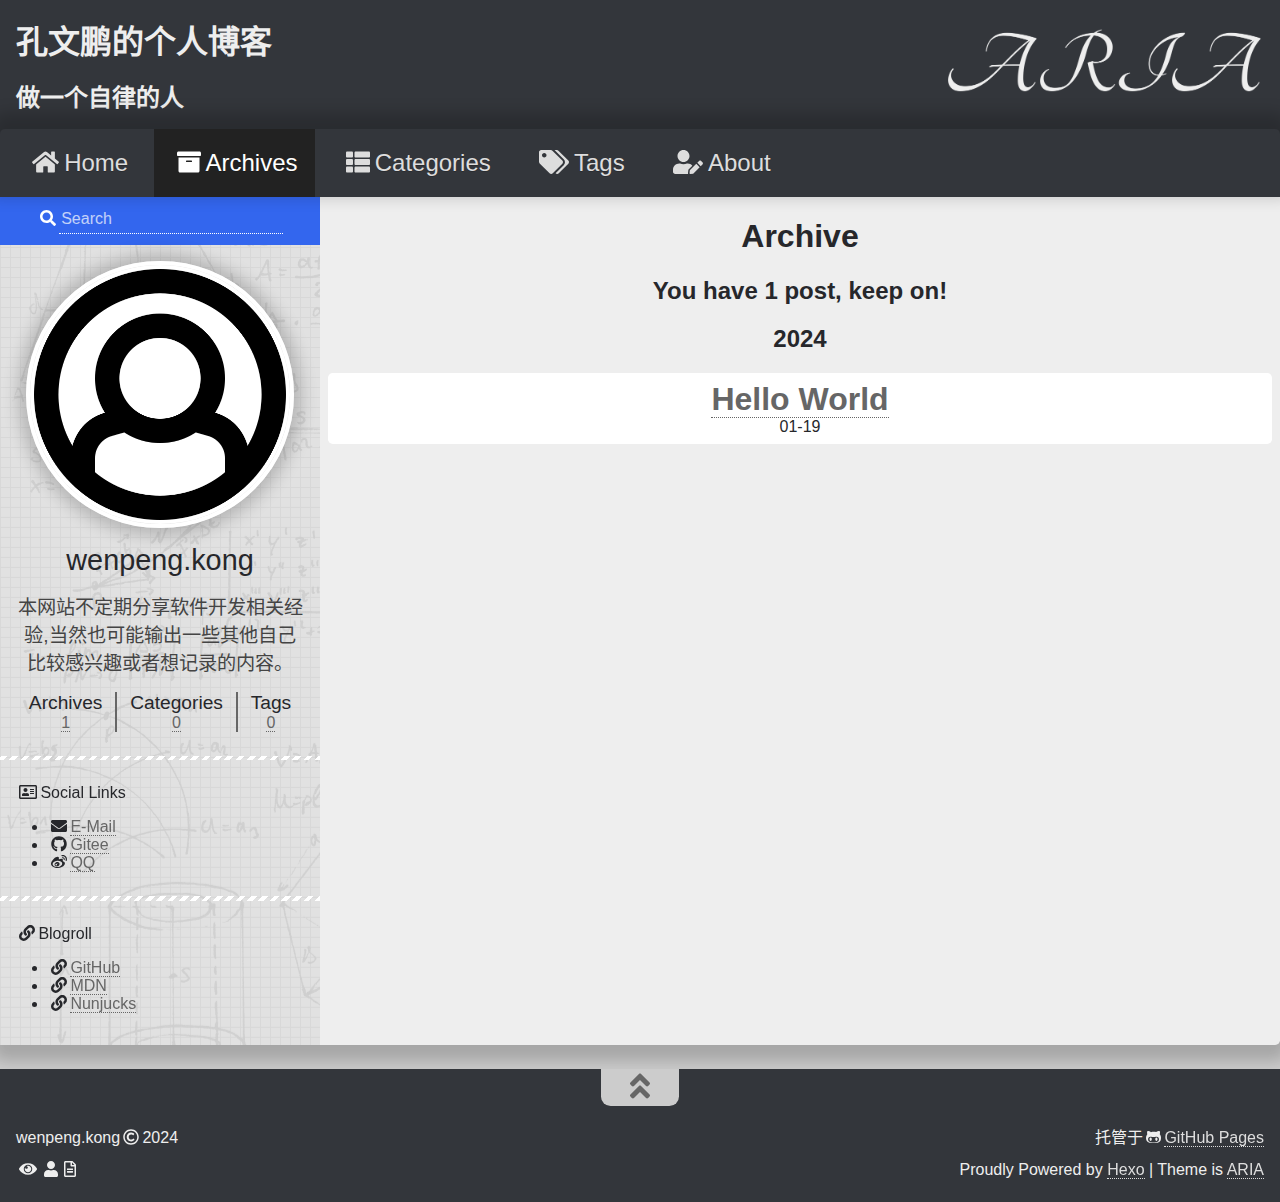
==== commit 0aafe983: "Site updated: 2024-05-08 16:08:18" ====
--- a/archives/index.html
+++ b/archives/index.html
@@ -155,7 +155,7 @@
     </script>
     
     <script defer type="text/javascript" src="/js/custom.js"></script>
-    <title>Archive | 孔文鹏的博客</title>
+    <title>Archive | 孔文鹏的个人博客 - 做一个自律的人</title>
   <meta name="generator" content="Hexo 7.0.0"></head>
   <body itemscope itemtype="http://schema.org/WebPage" lang="zh-CN"  data-spy="scroll" data-target=".list-group">
     
@@ -163,8 +163,8 @@
   <div class="container">
     <div class="header-container">
       <div class="header-title">
-        <h1 class="title"><a href="/">孔文鹏的博客</a></h1>
-        <h2 class="subtitle"></h2>
+        <h1 class="title"><a href="/">孔文鹏的个人博客</a></h1>
+        <h2 class="subtitle">做一个自律的人</h2>
       </div>
       
       <div class="logo">
@@ -245,7 +245,7 @@
   <img class="author-avatar" src="/images/avatar.png" alt="wenpeng.kong">
   
   <h1 class="author-name">wenpeng.kong</h1>
-  <h2 class="author-description"></h2>
+  <h2 class="author-description">本网站不定期分享软件开发相关经验,当然也可能输出一些其他自己比较感兴趣或者想记录的内容。</h2>
   <div class="site-count">
     
     
